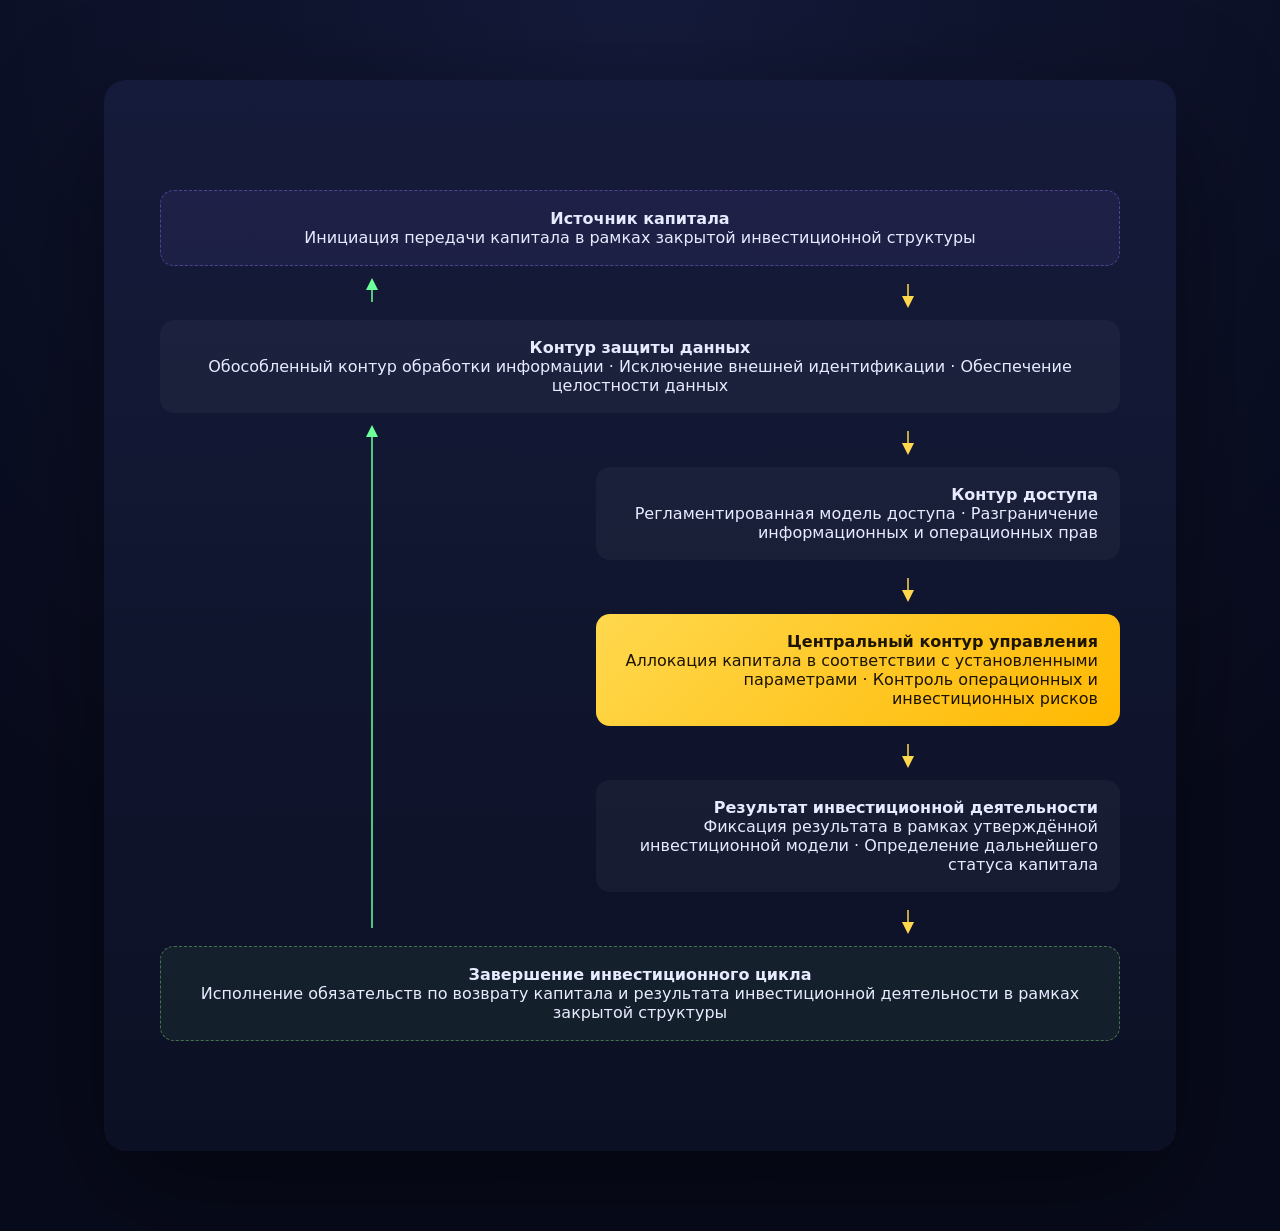
==== index.html @ 3822ff55 "Add files via upload" ====
<!DOCTYPE html>
<html lang="ru">
<head>
<meta charset="UTF-8">
<title>Инвестиционная архитектура NovaVault</title>

<style>
body{
  margin:0;
  font-family:Inter,system-ui,sans-serif;
  background:radial-gradient(circle at top,#141a3a,#080b1c 70%);
  color:#e8ebff;
}

.wrapper{
  max-width:960px;
  margin:80px auto;
  padding:56px;
  background:linear-gradient(180deg,#151b3a,#0c1024);
  border-radius:22px;
  box-shadow:0 40px 120px rgba(0,0,0,.45);
  position:relative;
}

.block{
  background:rgba(255,255,255,.04);
  border-radius:14px;
  padding:18px 22px;
  margin:54px 0;
  transition:
    box-shadow .25s ease,
    border-color .25s ease,
    background .25s ease;
}

/* Выравнивания */
.full{ text-align:center; }
.right{ width:50%; margin-left:auto; text-align:right; }

/* ===== БАЗОВЫЕ СТИЛИ ===== */

/* Источник капитала — фиолетовый */
.investor{
  border:1px dashed rgba(150,120,255,.4);
  background:rgba(150,120,255,.08);
}
.investor:hover{
  box-shadow:0 0 22px rgba(150,120,255,.25);
  border-color:rgba(150,120,255,.7);
}

/* Контур доступа / защиты / результат — нейтральные */
.block:not(.investor):not(.core):not(.return):hover{
  box-shadow:0 0 18px rgba(140,160,255,.18);
  background:rgba(255,255,255,.06);
}

/* Центральный контур управления — жёлтый */
.core{
  background:linear-gradient(135deg,#ffd84d,#ffb800);
  color:#1b1400;
}
.core:hover{
  box-shadow:0 0 26px rgba(255,216,77,.45);
}

/* Завершение цикла — зелёный */
.return{
  border:1px dashed rgba(120,200,120,.5);
  background:rgba(120,200,120,.08);
}
.return:hover{
  box-shadow:0 0 22px rgba(120,200,120,.35);
  border-color:rgba(120,200,120,.8);
}

/* SVG */
svg{
  position:absolute;
  inset:0;
  width:100%;
  height:100%;
  pointer-events:none;
  z-index:10;
}
</style>
</head>

<body>

<div class="wrapper" id="wrapper">

  <div id="investor" class="block full investor">
    <strong>Источник капитала</strong><br>
    Инициация передачи капитала в рамках закрытой инвестиционной структуры
  </div>

  <div id="data" class="block full">
    <strong>Контур защиты данных</strong><br>
    Обособленный контур обработки информации · Исключение внешней идентификации · Обеспечение целостности данных
  </div>

  <div id="access" class="block right">
    <strong>Контур доступа</strong><br>
    Регламентированная модель доступа · Разграничение информационных и операционных прав
  </div>

  <div id="core" class="block core right">
    <strong>Центральный контур управления</strong><br>
    Аллокация капитала в соответствии с установленными параметрами · Контроль операционных и инвестиционных рисков
  </div>

  <div id="result" class="block right">
    <strong>Результат инвестиционной деятельности</strong><br>
    Фиксация результата в рамках утверждённой инвестиционной модели · Определение дальнейшего статуса капитала
  </div>

  <div id="return" class="block full return">
    <strong>Завершение инвестиционного цикла</strong><br>
    Исполнение обязательств по возврату капитала и результата инвестиционной деятельности в рамках закрытой структуры
  </div>

  <!-- SVG стрелки остаются без изменений -->
  <svg id="arrows">
    <defs>
      <marker id="yellowArrow" markerWidth="8" markerHeight="8" refX="4" refY="4" orient="auto">
        <path d="M0,0 L8,4 L0,8 Z" fill="#ffd84d"/>
      </marker>
      <marker id="greenArrow" markerWidth="8" markerHeight="8" refX="4" refY="4" orient="auto">
        <path d="M0,0 L8,4 L0,8 Z" fill="#6dff9a"/>
      </marker>
    </defs>

    <line id="y1" stroke="#ffd84d" stroke-width="1.5" marker-end="url(#yellowArrow)"/>
    <line id="y2" stroke="#ffd84d" stroke-width="1.5" marker-end="url(#yellowArrow)"/>
    <line id="y3" stroke="#ffd84d" stroke-width="1.5" marker-end="url(#yellowArrow)"/>
    <line id="y4" stroke="#ffd84d" stroke-width="1.5" marker-end="url(#yellowArrow)"/>
    <line id="y5" stroke="#ffd84d" stroke-width="1.5" marker-end="url(#yellowArrow)"/>

    <line id="g1" stroke="#6dff9a" stroke-width="1.5" marker-end="url(#greenArrow)"/>
    <line id="g2" stroke="#6dff9a" stroke-width="1.5" marker-end="url(#greenArrow)"/>
  </svg>

</div>

<script>
function draw(){
  const w = wrapper.getBoundingClientRect();
  const gap = 18;
  const xYellow = w.width * 0.75;
  const xGreen  = w.width * 0.25;

  const r = id => document.getElementById(id).getBoundingClientRect();

  function down(line, from, to){
    line.setAttribute('x1', xYellow);
    line.setAttribute('x2', xYellow);
    line.setAttribute('y1', from.bottom - w.top + gap);
    line.setAttribute('y2', to.top - w.top - gap);
  }

  function up(line, from, to){
    line.setAttribute('x1', xGreen);
    line.setAttribute('x2', xGreen);
    line.setAttribute('y1', from.top - w.top - gap);
    line.setAttribute('y2', to.bottom - w.top + gap);
  }

  down(y1, r('investor'), r('data'));
  down(y2, r('data'), r('access'));
  down(y3, r('access'), r('core'));
  down(y4, r('core'), r('result'));
  down(y5, r('result'), r('return'));

  up(g1, r('return'), r('data'));
  up(g2, r('data'), r('investor'));
}

window.addEventListener('load', draw);
window.addEventListener('resize', draw);
</script>

</body>
</html>
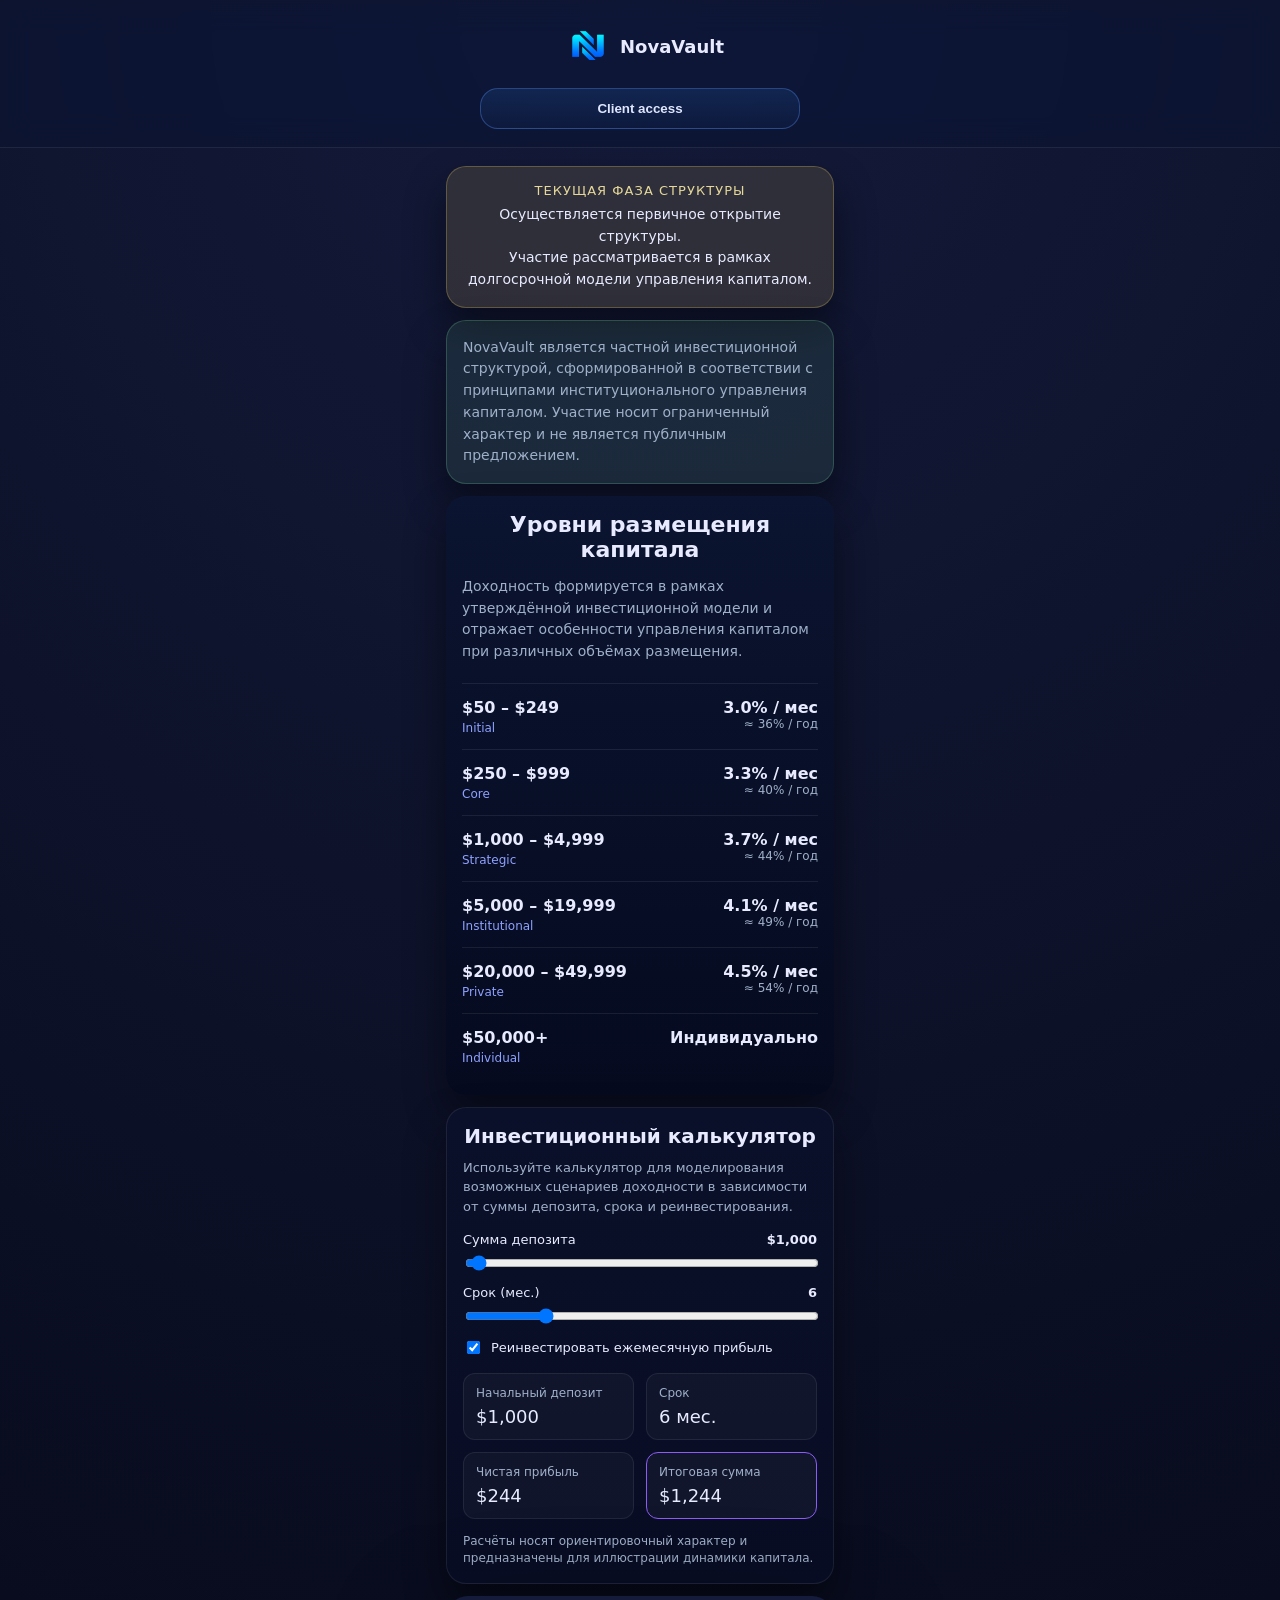
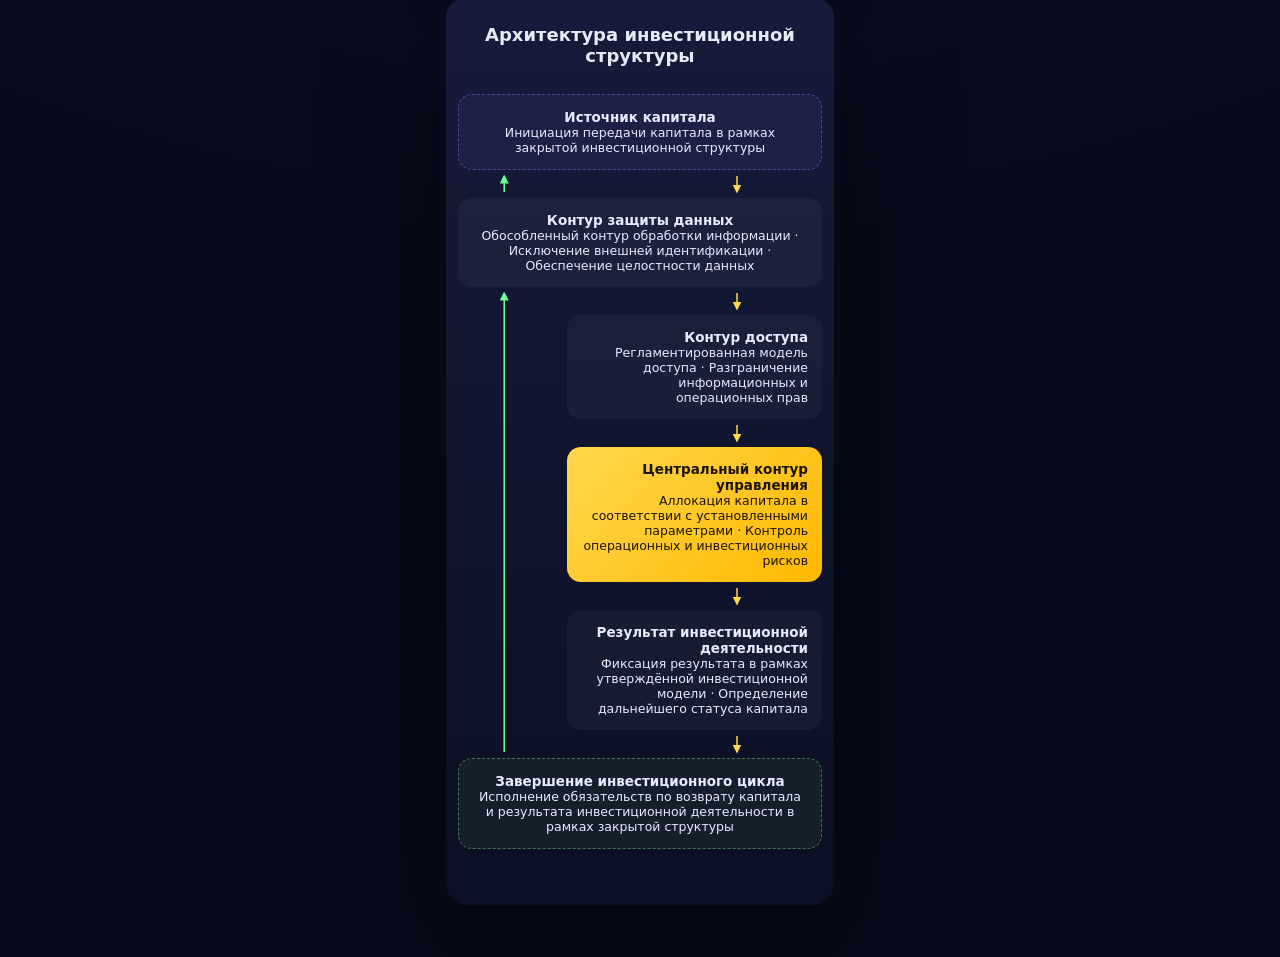
==== commit 75819e5b: "Add files via upload" ====
--- a/index.html
+++ b/index.html
@@ -1,4 +1,481 @@
 <!DOCTYPE html>
+<html lang="ru">
+<head>
+<meta charset="UTF-8">
+<meta name="viewport" content="width=device-width, initial-scale=1.0">
+<title>NovaVault — Mobile</title>
+
+<style>
+:root{
+  --bg:#070c1d;
+  --glass:rgba(12,20,45,0.55);
+  --border:rgba(255,255,255,0.08);
+  --text:#e6ecf5;
+  --muted:#9fb0c8;
+  --yellow-bg:rgba(196,170,80,0.16);
+  --yellow-br:rgba(196,170,80,0.35);
+  --green-bg:rgba(90,160,120,0.14);
+  --green-br:rgba(90,160,120,0.35);
+  --line:rgba(255,255,255,.08);
+  --accent:#8b5cf6;
+}
+
+*{box-sizing:border-box}
+body{
+  margin:0;
+  background:var(--bg);
+  color:var(--text);
+  font-family:-apple-system,BlinkMacSystemFont,"Segoe UI",Roboto,Arial,sans-serif;
+}
+
+/* HEADER */
+.header{
+  position:sticky;
+  top:0;
+  z-index:1000;
+  background:var(--glass);
+  backdrop-filter: blur(16px) saturate(140%);
+  border-bottom:1px solid var(--border);
+}
+.header-inner{
+  max-width:420px;
+  margin:0 auto;
+  padding:14px 16px 18px;
+  display:flex;
+  flex-direction:column;
+  align-items:center;
+  gap:10px;
+}
+.brand{
+  display:flex;
+  align-items:center;
+}
+.brand img{width:64px;height:64px}
+.brand span{font-size:18px;font-weight:600}
+.header-btn{
+  width:100%;
+  max-width:320px;
+  padding:12px;
+  border-radius:18px;
+  background:linear-gradient(180deg,rgba(40,110,200,.18),rgba(20,60,120,.12));
+  border:1px solid rgba(90,150,255,.35);
+  color:#dfe6ff;
+  font-weight:600;
+}
+
+/* LAYOUT */
+main{
+  max-width:420px;
+  margin:0 auto;
+  padding:18px 16px 40px;
+}
+.section{margin-bottom:12px}
+.card{
+  border-radius:20px;
+  padding:16px;
+  box-shadow:0 20px 40px rgba(0,0,0,.45);
+}
+
+/* PHASE */
+.phase{
+  background:var(--yellow-bg);
+  border:1px solid var(--yellow-br);
+  text-align:center;
+}
+.phase-title{
+  font-size:13px;
+  letter-spacing:.08em;
+  text-transform:uppercase;
+  color:#e6d89a;
+  margin-bottom:6px;
+}
+.phase-text{
+  font-size:14px;
+  line-height:1.55;
+}
+
+/* INFO */
+.info{
+  background:var(--green-bg);
+  border:1px solid var(--green-br);
+}
+.info p{
+  margin:0;
+  font-size:14px;
+  line-height:1.55;
+  color:var(--muted);
+}
+
+/* CAPITAL LEVELS */
+.capital-levels{
+  background:linear-gradient(180deg,#0b1430,#050a1f);
+}
+.capital-title{
+  margin:0 0 14px;
+  text-align:center;
+  font-size:22px;
+}
+.capital-desc{
+  margin-bottom:20px;
+  font-size:14px;
+  line-height:1.55;
+  color:var(--muted);
+}
+.level-row{
+  display:flex;
+  justify-content:space-between;
+  padding:14px 0;
+  border-top:1px solid var(--line);
+}
+.level-row:first-child{border-top:none}
+.left{display:flex;flex-direction:column;gap:4px}
+.range{font-weight:600}
+.level-name{font-size:12px;color:#8fa1ff}
+.right{text-align:right}
+.month{font-weight:600}
+.year{font-size:12px;color:var(--muted)}
+
+/* CALCULATOR */
+.calc{
+  background:linear-gradient(180deg,#0b102a,#080d24);
+  border:1px solid var(--border);
+}
+.calc h2{
+  margin:0 0 10px;
+  text-align:center;
+  font-size:20px;
+}
+.calc .desc{
+  color:var(--muted);
+  font-size:13px;
+  line-height:1.5;
+  margin-bottom:16px;
+}
+.label{
+  display:flex;
+  justify-content:space-between;
+  font-size:13px;
+  margin-bottom:6px;
+}
+input[type=range]{width:100%;margin-bottom:14px}
+.checkbox{
+  display:flex;
+  align-items:center;
+  gap:8px;
+  font-size:13px;
+  margin-bottom:16px;
+}
+.results{
+  display:grid;
+  grid-template-columns:1fr 1fr;
+  gap:12px;
+}
+.box{
+  background:rgba(255,255,255,.03);
+  border:1px solid var(--border);
+  border-radius:12px;
+  padding:12px;
+}
+.box .title{
+  font-size:12px;
+  color:var(--muted);
+  margin-bottom:6px;
+}
+.box .value{font-size:18px}
+.box.total{border:1.5px solid var(--accent)}
+.note{
+  margin-top:14px;
+  font-size:12px;
+  color:var(--muted);
+  line-height:1.4;
+}
+</style>
+
+<style>
+/* === SCHEME TEXT SCALE OVERRIDE (NO CODE CHANGES) === */
+.card .wrapper{
+  font-size:13px;
+}
+.card .wrapper strong{
+  font-size:14px;
+}
+@media (max-width: 480px){
+  .card .wrapper{
+    font-size:12px;
+  }
+  .card .wrapper strong{
+    font-size:13px;
+  }
+}
+</style>
+
+
+<style>
+/* === SCHEME COMPACT OVERRIDE === */
+section .wrapper{
+  margin:0 auto !important;
+  padding:20px 12px !important;
+}
+
+section .wrapper .block{
+  margin:20px 0 !important;
+  padding:14px 14px !important;
+}
+
+@media (max-width:480px){
+  section .wrapper{
+    padding:16px 8px !important;
+  }
+  section .wrapper .block{
+    margin:14px 0 !important;
+    padding:12px 12px !important;
+  }
+}
+</style>
+
+
+<style>
+/* === SCHEME RIGHT ALIGN OVERRIDE === */
+/* Контур доступа, Центральный контур управления, Результат */
+#wrapper #access,
+#wrapper #core,
+#wrapper #result{
+  margin-left:auto !important;
+  margin-right:0 !important;
+  text-align:right !important;
+  width:85% !important;
+}
+
+/* Mobile fine-tuning */
+@media (max-width:480px){
+  #wrapper #access,
+  #wrapper #core,
+  #wrapper #result{
+    width:90% !important;
+  }
+}
+</style>
+
+
+<style>
+/* === SCHEME RIGHT BLOCKS WIDTH 70% === */
+#wrapper #access,
+#wrapper #core,
+#wrapper #result{
+  width:70% !important;
+}
+</style>
+
+
+<style>
+/* === SCHEME SPACING + TYPO REFINEMENT === */
+
+/* Increase vertical spacing so arrows don't overlap blocks */
+#wrapper .block{
+  margin:28px 0 !important;
+}
+
+/* Wrapper breathing space */
+#wrapper{
+  padding-top:28px !important;
+  padding-bottom:28px !important;
+}
+
+/* Typography tuning */
+#wrapper{
+  font-size:12.5px;
+}
+#wrapper strong{
+  font-size:13.5px;
+}
+
+/* Mobile fine tuning */
+@media (max-width:480px){
+  #wrapper .block{
+    margin:24px 0 !important;
+  }
+  #wrapper{
+    font-size:12px;
+  }
+  #wrapper strong{
+    font-size:13px;
+  }
+}
+</style>
+
+
+<style>
+/* === SCHEME TITLE === */
+.scheme-title{
+  margin: 24px 0 16px;
+  text-align: center;
+  font-size: 20px;
+  font-weight: 600;
+  color: #e6ecf5;
+}
+@media (max-width:480px){
+  .scheme-title{
+    margin: 20px 0 14px;
+    font-size: 18px;
+  }
+}
+</style>
+
+
+<style>
+/* === SCHEME TITLE INSIDE BLOCK === */
+.scheme-title-inner{
+  margin: 0 0 18px;
+  text-align: center;
+  font-size: 18px;
+  font-weight: 600;
+  color: #e6ecf5;
+}
+@media (max-width:480px){
+  .scheme-title-inner{
+    font-size: 16px;
+    margin-bottom: 16px;
+  }
+}
+</style>
+
+
+<style>
+/* === SCHEME TITLE (INSIDE, ABOVE FIRST BLOCK) === */
+.scheme-title-inner{
+  margin: 0 0 20px;
+  text-align: center;
+  font-size: 18px;
+  font-weight: 600;
+  color: #e6ecf5;
+}
+@media (max-width:480px){
+  .scheme-title-inner{
+    font-size: 16px;
+    margin-bottom: 16px;
+  }
+}
+</style>
+
+
+<style>
+/* === SCHEME TITLE VISIBILITY FIX === */
+#wrapper{
+  padding-top: 28px !important; /* create space for title */
+}
+
+.scheme-title-inner{
+  display: block !important;
+  position: relative;
+  z-index: 5;
+  margin: 0 0 20px;
+  text-align: center;
+  font-size: 18px;
+  font-weight: 600;
+  color: #e6ecf5;
+}
+
+@media (max-width:480px){
+  .scheme-title-inner{
+    font-size: 16px;
+    margin-bottom: 16px;
+  }
+}
+</style>
+
+</head>
+
+<body>
+
+<header class="header">
+  <div class="header-inner">
+    <div class="brand">
+      <img src="logo-novavault.png" alt="NovaVault">
+      <span>NovaVault</span>
+    </div>
+    <button class="header-btn">Client access</button>
+  </div>
+</header>
+
+<main>
+
+<section class="section">
+  <div class="card phase">
+    <div class="phase-title">Текущая фаза структуры</div>
+    <div class="phase-text">
+      Осуществляется первичное открытие структуры.<br>
+      Участие рассматривается в рамках долгосрочной модели управления капиталом.
+    </div>
+  </div>
+</section>
+
+<section class="section">
+  <div class="card info">
+    <p>
+      NovaVault является частной инвестиционной структурой, сформированной
+      в соответствии с принципами институционального управления капиталом.
+      Участие носит ограниченный характер и не является публичным предложением.
+    </p>
+  </div>
+</section>
+
+<section class="section">
+  <div class="card capital-levels">
+    <h2 class="capital-title">Уровни размещения капитала</h2>
+    <div class="capital-desc">
+      Доходность формируется в рамках утверждённой инвестиционной модели
+      и отражает особенности управления капиталом при различных объёмах размещения.
+    </div>
+
+    <div class="level-row"><div class="left"><div class="range">$50 – $249</div><div class="level-name">Initial</div></div><div class="right"><div class="month">3.0% / мес</div><div class="year">≈ 36% / год</div></div></div>
+    <div class="level-row"><div class="left"><div class="range">$250 – $999</div><div class="level-name">Core</div></div><div class="right"><div class="month">3.3% / мес</div><div class="year">≈ 40% / год</div></div></div>
+    <div class="level-row"><div class="left"><div class="range">$1,000 – $4,999</div><div class="level-name">Strategic</div></div><div class="right"><div class="month">3.7% / мес</div><div class="year">≈ 44% / год</div></div></div>
+    <div class="level-row"><div class="left"><div class="range">$5,000 – $19,999</div><div class="level-name">Institutional</div></div><div class="right"><div class="month">4.1% / мес</div><div class="year">≈ 49% / год</div></div></div>
+    <div class="level-row"><div class="left"><div class="range">$20,000 – $49,999</div><div class="level-name">Private</div></div><div class="right"><div class="month">4.5% / мес</div><div class="year">≈ 54% / год</div></div></div>
+    <div class="level-row"><div class="left"><div class="range">$50,000+</div><div class="level-name">Individual</div></div><div class="right"><div class="month">Индивидуально</div></div></div>
+  </div>
+</section>
+
+<section class="section">
+  <div class="card calc">
+    <h2>Инвестиционный калькулятор</h2>
+    <div class="desc">
+      Используйте калькулятор для моделирования возможных сценариев доходности
+      в зависимости от суммы депозита, срока и реинвестирования.
+    </div>
+
+    <div class="label"><span>Сумма депозита</span><strong id="depVal">$1,000</strong></div>
+    <input id="dep" type="range" min="50" max="50000" step="50" value="1000">
+
+    <div class="label"><span>Срок (мес.)</span><strong id="monVal">6</strong></div>
+    <input id="mon" type="range" min="1" max="24" step="1" value="6">
+
+    <div class="checkbox">
+      <input type="checkbox" id="reinv" checked>
+      <label for="reinv">Реинвестировать ежемесячную прибыль</label>
+    </div>
+
+    <div class="results">
+      <div class="box"><div class="title">Начальный депозит</div><div class="value" id="start">$1,000</div></div>
+      <div class="box"><div class="title">Срок</div><div class="value" id="term">6 мес.</div></div>
+      <div class="box"><div class="title">Чистая прибыль</div><div class="value" id="profit">$244</div></div>
+      <div class="box total"><div class="title">Итоговая сумма</div><div class="value" id="total">$1,244</div></div>
+    </div>
+
+    <div class="note">
+      Расчёты носят ориентировочный характер и предназначены для иллюстрации динамики капитала.
+    </div>
+  </div>
+</section>
+
+
+
+
+
+<section class="section">
+  
+
+  <!DOCTYPE html>
 <html lang="ru">
 <head>
 <meta charset="UTF-8">
@@ -84,6 +561,199 @@
   z-index:10;
 }
 </style>
+
+<style>
+/* === SCHEME TEXT SCALE OVERRIDE (NO CODE CHANGES) === */
+.card .wrapper{
+  font-size:13px;
+}
+.card .wrapper strong{
+  font-size:14px;
+}
+@media (max-width: 480px){
+  .card .wrapper{
+    font-size:12px;
+  }
+  .card .wrapper strong{
+    font-size:13px;
+  }
+}
+</style>
+
+
+<style>
+/* === SCHEME COMPACT OVERRIDE === */
+section .wrapper{
+  margin:0 auto !important;
+  padding:20px 12px !important;
+}
+
+section .wrapper .block{
+  margin:20px 0 !important;
+  padding:14px 14px !important;
+}
+
+@media (max-width:480px){
+  section .wrapper{
+    padding:16px 8px !important;
+  }
+  section .wrapper .block{
+    margin:14px 0 !important;
+    padding:12px 12px !important;
+  }
+}
+</style>
+
+
+<style>
+/* === SCHEME RIGHT ALIGN OVERRIDE === */
+/* Контур доступа, Центральный контур управления, Результат */
+#wrapper #access,
+#wrapper #core,
+#wrapper #result{
+  margin-left:auto !important;
+  margin-right:0 !important;
+  text-align:right !important;
+  width:85% !important;
+}
+
+/* Mobile fine-tuning */
+@media (max-width:480px){
+  #wrapper #access,
+  #wrapper #core,
+  #wrapper #result{
+    width:90% !important;
+  }
+}
+</style>
+
+
+<style>
+/* === SCHEME RIGHT BLOCKS WIDTH 70% === */
+#wrapper #access,
+#wrapper #core,
+#wrapper #result{
+  width:70% !important;
+}
+</style>
+
+
+<style>
+/* === SCHEME SPACING + TYPO REFINEMENT === */
+
+/* Increase vertical spacing so arrows don't overlap blocks */
+#wrapper .block{
+  margin:28px 0 !important;
+}
+
+/* Wrapper breathing space */
+#wrapper{
+  padding-top:28px !important;
+  padding-bottom:28px !important;
+}
+
+/* Typography tuning */
+#wrapper{
+  font-size:12.5px;
+}
+#wrapper strong{
+  font-size:13.5px;
+}
+
+/* Mobile fine tuning */
+@media (max-width:480px){
+  #wrapper .block{
+    margin:24px 0 !important;
+  }
+  #wrapper{
+    font-size:12px;
+  }
+  #wrapper strong{
+    font-size:13px;
+  }
+}
+</style>
+
+
+<style>
+/* === SCHEME TITLE === */
+.scheme-title{
+  margin: 24px 0 16px;
+  text-align: center;
+  font-size: 20px;
+  font-weight: 600;
+  color: #e6ecf5;
+}
+@media (max-width:480px){
+  .scheme-title{
+    margin: 20px 0 14px;
+    font-size: 18px;
+  }
+}
+</style>
+
+
+<style>
+/* === SCHEME TITLE INSIDE BLOCK === */
+.scheme-title-inner{
+  margin: 0 0 18px;
+  text-align: center;
+  font-size: 18px;
+  font-weight: 600;
+  color: #e6ecf5;
+}
+@media (max-width:480px){
+  .scheme-title-inner{
+    font-size: 16px;
+    margin-bottom: 16px;
+  }
+}
+</style>
+
+
+<style>
+/* === SCHEME TITLE (INSIDE, ABOVE FIRST BLOCK) === */
+.scheme-title-inner{
+  margin: 0 0 20px;
+  text-align: center;
+  font-size: 18px;
+  font-weight: 600;
+  color: #e6ecf5;
+}
+@media (max-width:480px){
+  .scheme-title-inner{
+    font-size: 16px;
+    margin-bottom: 16px;
+  }
+}
+</style>
+
+
+<style>
+/* === SCHEME TITLE VISIBILITY FIX === */
+#wrapper{
+  padding-top: 28px !important; /* create space for title */
+}
+
+.scheme-title-inner{
+  display: block !important;
+  position: relative;
+  z-index: 5;
+  margin: 0 0 20px;
+  text-align: center;
+  font-size: 18px;
+  font-weight: 600;
+  color: #e6ecf5;
+}
+
+@media (max-width:480px){
+  .scheme-title-inner{
+    font-size: 16px;
+    margin-bottom: 16px;
+  }
+}
+</style>
+
 </head>
 
 <body>
@@ -180,5 +850,652 @@
 window.addEventListener('resize', draw);
 </script>
 
+
+<script>
+/* === GREEN ARROWS POSITION OVERRIDE: 15% === */
+(function(){
+  if(typeof draw !== 'function') return;
+
+  const originalDraw = draw;
+  window.draw = function(){
+    originalDraw();
+
+    const wrapper = document.getElementById('wrapper');
+    if(!wrapper) return;
+
+    const w = wrapper.getBoundingClientRect();
+    const gap = 18;
+    const xGreen = w.width * 0.15;
+
+    function r(id){ return document.getElementById(id).getBoundingClientRect(); }
+    function up(line, from, to){
+      line.setAttribute('x1', xGreen);
+      line.setAttribute('x2', xGreen);
+      line.setAttribute('y1', from.top - w.top - gap);
+      line.setAttribute('y2', to.bottom - w.top + gap);
+    }
+
+    const g1 = document.getElementById('g1');
+    const g2 = document.getElementById('g2');
+
+    if(g1 && g2){
+      up(g1, r('return'), r('data'));
+      up(g2, r('data'), r('investor'));
+    }
+  };
+
+  window.addEventListener('resize', draw);
+  window.addEventListener('load', draw);
+})();
+</script>
+
+
+<script>
+/* === ARROW MARKER SIZE OVERRIDE === */
+window.addEventListener('load', () => {
+  const yellow = document.getElementById('yellowArrow');
+  const green  = document.getElementById('greenArrow');
+
+  if(yellow){
+    yellow.setAttribute('markerWidth', '5');
+    yellow.setAttribute('markerHeight', '5');
+    yellow.setAttribute('refX', '2.5');
+    yellow.setAttribute('refY', '2.5');
+  }
+
+  if(green){
+    green.setAttribute('markerWidth', '5');
+    green.setAttribute('markerHeight', '5');
+    green.setAttribute('refX', '2.5');
+    green.setAttribute('refY', '2.5');
+  }
+});
+</script>
+
+
+<script>
+/* === ARROW MARKER FIX (NO CLIPPING, PROPER GEOMETRY) === */
+window.addEventListener('load', () => {
+  const svg = document.getElementById('arrows');
+  if(!svg) return;
+
+  const defs = svg.querySelector('defs');
+  if(!defs) return;
+
+  function redefineMarker(id, color){
+    const old = document.getElementById(id);
+    if(old) old.remove();
+
+    const m = document.createElementNS('http://www.w3.org/2000/svg','marker');
+    m.setAttribute('id', id);
+    m.setAttribute('markerWidth','6');
+    m.setAttribute('markerHeight','6');
+    m.setAttribute('refX','5');
+    m.setAttribute('refY','3');
+    m.setAttribute('orient','auto');
+    m.setAttribute('markerUnits','strokeWidth');
+    m.setAttribute('viewBox','0 0 6 6');
+
+    const p = document.createElementNS('http://www.w3.org/2000/svg','path');
+    p.setAttribute('d','M0,0 L6,3 L0,6 Z');
+    p.setAttribute('fill', color);
+
+    m.appendChild(p);
+    defs.appendChild(m);
+  }
+
+  redefineMarker('yellowArrow','#ffd84d');
+  redefineMarker('greenArrow','#6dff9a');
+
+  // Force redraw so lines reattach markers
+  if(typeof draw === 'function') draw();
+});
+</script>
+
+
+<script>
+/* === ARROW GAP REFINEMENT === */
+(function(){
+  if(typeof draw !== 'function') return;
+
+  const originalDraw = draw;
+
+  window.draw = function(){
+    // call original logic first
+    originalDraw();
+
+    const wrapper = document.getElementById('wrapper');
+    if(!wrapper) return;
+
+    const w = wrapper.getBoundingClientRect();
+    const gap = 8; // was ~18, now tighter
+
+    const xYellow = w.width * 0.75;
+    const xGreen  = w.width * 0.15;
+
+    function r(id){ return document.getElementById(id).getBoundingClientRect(); }
+
+    function down(line, from, to){
+      line.setAttribute('x1', xYellow);
+      line.setAttribute('x2', xYellow);
+      line.setAttribute('y1', from.bottom - w.top + gap);
+      line.setAttribute('y2', to.top - w.top - gap);
+    }
+
+    function up(line, from, to){
+      line.setAttribute('x1', xGreen);
+      line.setAttribute('x2', xGreen);
+      line.setAttribute('y1', from.top - w.top - gap);
+      line.setAttribute('y2', to.bottom - w.top + gap);
+    }
+
+    const y1 = document.getElementById('y1');
+    const y2 = document.getElementById('y2');
+    const y3 = document.getElementById('y3');
+    const y4 = document.getElementById('y4');
+    const y5 = document.getElementById('y5');
+    const g1 = document.getElementById('g1');
+    const g2 = document.getElementById('g2');
+
+    if(y1) down(y1, r('investor'), r('data'));
+    if(y2) down(y2, r('data'), r('access'));
+    if(y3) down(y3, r('access'), r('core'));
+    if(y4) down(y4, r('core'), r('result'));
+    if(y5) down(y5, r('result'), r('return'));
+
+    if(g1) up(g1, r('return'), r('data'));
+    if(g2) up(g2, r('data'), r('investor'));
+  };
+
+  window.addEventListener('resize', draw);
+  window.addEventListener('load', draw);
+})();
+</script>
+
+
+<script>
+/* === ARROW GAP ULTRA-TIGHT === */
+(function(){
+  if(typeof draw !== 'function') return;
+
+  const originalDraw = draw;
+
+  window.draw = function(){
+    originalDraw();
+
+    const wrapper = document.getElementById('wrapper');
+    if(!wrapper) return;
+
+    const w = wrapper.getBoundingClientRect();
+    const gap = 3; // almost flush
+
+    const xYellow = w.width * 0.75;
+    const xGreen  = w.width * 0.15;
+
+    function r(id){ return document.getElementById(id).getBoundingClientRect(); }
+
+    function down(line, from, to){
+      line.setAttribute('x1', xYellow);
+      line.setAttribute('x2', xYellow);
+      line.setAttribute('y1', from.bottom - w.top + gap);
+      line.setAttribute('y2', to.top - w.top - gap);
+    }
+
+    function up(line, from, to){
+      line.setAttribute('x1', xGreen);
+      line.setAttribute('x2', xGreen);
+      line.setAttribute('y1', from.top - w.top - gap);
+      line.setAttribute('y2', to.bottom - w.top + gap);
+    }
+
+    const y1 = document.getElementById('y1');
+    const y2 = document.getElementById('y2');
+    const y3 = document.getElementById('y3');
+    const y4 = document.getElementById('y4');
+    const y5 = document.getElementById('y5');
+    const g1 = document.getElementById('g1');
+    const g2 = document.getElementById('g2');
+
+    if(y1) down(y1, r('investor'), r('data'));
+    if(y2) down(y2, r('data'), r('access'));
+    if(y3) down(y3, r('access'), r('core'));
+    if(y4) down(y4, r('core'), r('result'));
+    if(y5) down(y5, r('result'), r('return'));
+
+    if(g1) up(g1, r('return'), r('data'));
+    if(g2) up(g2, r('data'), r('investor'));
+  };
+
+  window.addEventListener('resize', draw);
+  window.addEventListener('load', draw);
+})();
+</script>
+
+
+<script>
+/* === ARROW GAP SET TO 6PX === */
+(function(){
+  if(typeof draw !== 'function') return;
+
+  const originalDraw = draw;
+
+  window.draw = function(){
+    originalDraw();
+
+    const wrapper = document.getElementById('wrapper');
+    if(!wrapper) return;
+
+    const w = wrapper.getBoundingClientRect();
+    const gap = 6; // exact value requested
+
+    const xYellow = w.width * 0.75;
+    const xGreen  = w.width * 0.15;
+
+    function r(id){ return document.getElementById(id).getBoundingClientRect(); }
+
+    function down(line, from, to){
+      line.setAttribute('x1', xYellow);
+      line.setAttribute('x2', xYellow);
+      line.setAttribute('y1', from.bottom - w.top + gap);
+      line.setAttribute('y2', to.top - w.top - gap);
+    }
+
+    function up(line, from, to){
+      line.setAttribute('x1', xGreen);
+      line.setAttribute('x2', xGreen);
+      line.setAttribute('y1', from.top - w.top - gap);
+      line.setAttribute('y2', to.bottom - w.top + gap);
+    }
+
+    const ids = ['y1','y2','y3','y4','y5'];
+    ids.forEach((id,i)=>{
+      const el=document.getElementById(id);
+      if(!el) return;
+      const map=[['investor','data'],['data','access'],['access','core'],['core','result'],['result','return']];
+      down(el, r(map[i][0]), r(map[i][1]));
+    });
+
+    const g1 = document.getElementById('g1');
+    const g2 = document.getElementById('g2');
+    if(g1) up(g1, r('return'), r('data'));
+    if(g2) up(g2, r('data'), r('investor'));
+  };
+
+  window.addEventListener('resize', draw);
+  window.addEventListener('load', draw);
+})();
+</script>
+
+
+<script>
+/* === ROBUST SCHEME TITLE INJECTION === */
+window.addEventListener('load', () => {
+  const wrapper = document.getElementById('wrapper') || document.querySelector('#wrapper');
+  if(!wrapper) return;
+
+  // If already exists, do nothing
+  if(wrapper.querySelector('.scheme-title-inner')) return;
+
+  const h2 = document.createElement('h2');
+  h2.className = 'scheme-title-inner';
+  h2.textContent = 'Архитектура инвестиционной структуры';
+
+  // Insert as the very first element inside wrapper (above "Источник капитала")
+  wrapper.insertBefore(h2, wrapper.firstChild);
+});
+</script>
+
+</body>
+</html></section>
+
+</main>
+
+<script>
+const dep=document.getElementById('dep');
+const mon=document.getElementById('mon');
+const reinv=document.getElementById('reinv');
+const depVal=document.getElementById('depVal');
+const monVal=document.getElementById('monVal');
+const start=document.getElementById('start');
+const term=document.getElementById('term');
+const profit=document.getElementById('profit');
+const total=document.getElementById('total');
+
+function rate(sum){
+  if(sum<250) return 0.03;
+  if(sum<1000) return 0.033;
+  if(sum<5000) return 0.037;
+  if(sum<20000) return 0.041;
+  if(sum<50000) return 0.045;
+  return 0.05;
+}
+function fmt(v){return '$'+Math.round(v).toLocaleString('en-US');}
+
+function calc(){
+  const s=+dep.value;
+  const m=+mon.value;
+  const r=rate(s);
+
+  let cur=s;
+  let prof=0;
+
+  if(reinv.checked){
+    for(let i=0;i<m;i++){
+      const p=cur*r;
+      cur+=p;
+    }
+    prof=cur-s;
+  }else{
+    prof=s*r*m;
+    cur=s+prof;
+  }
+
+  depVal.textContent=fmt(s);
+  monVal.textContent=m;
+  start.textContent=fmt(s);
+  term.textContent=m+' мес.';
+  total.textContent=fmt(cur);
+  profit.textContent=fmt(prof);
+}
+
+dep.oninput=mon.oninput=reinv.onchange=calc;
+calc();
+</script>
+
+
+<script>
+/* === GREEN ARROWS POSITION OVERRIDE: 15% === */
+(function(){
+  if(typeof draw !== 'function') return;
+
+  const originalDraw = draw;
+  window.draw = function(){
+    originalDraw();
+
+    const wrapper = document.getElementById('wrapper');
+    if(!wrapper) return;
+
+    const w = wrapper.getBoundingClientRect();
+    const gap = 18;
+    const xGreen = w.width * 0.15;
+
+    function r(id){ return document.getElementById(id).getBoundingClientRect(); }
+    function up(line, from, to){
+      line.setAttribute('x1', xGreen);
+      line.setAttribute('x2', xGreen);
+      line.setAttribute('y1', from.top - w.top - gap);
+      line.setAttribute('y2', to.bottom - w.top + gap);
+    }
+
+    const g1 = document.getElementById('g1');
+    const g2 = document.getElementById('g2');
+
+    if(g1 && g2){
+      up(g1, r('return'), r('data'));
+      up(g2, r('data'), r('investor'));
+    }
+  };
+
+  window.addEventListener('resize', draw);
+  window.addEventListener('load', draw);
+})();
+</script>
+
+
+<script>
+/* === ARROW MARKER SIZE OVERRIDE === */
+window.addEventListener('load', () => {
+  const yellow = document.getElementById('yellowArrow');
+  const green  = document.getElementById('greenArrow');
+
+  if(yellow){
+    yellow.setAttribute('markerWidth', '5');
+    yellow.setAttribute('markerHeight', '5');
+    yellow.setAttribute('refX', '2.5');
+    yellow.setAttribute('refY', '2.5');
+  }
+
+  if(green){
+    green.setAttribute('markerWidth', '5');
+    green.setAttribute('markerHeight', '5');
+    green.setAttribute('refX', '2.5');
+    green.setAttribute('refY', '2.5');
+  }
+});
+</script>
+
+
+<script>
+/* === ARROW MARKER FIX (NO CLIPPING, PROPER GEOMETRY) === */
+window.addEventListener('load', () => {
+  const svg = document.getElementById('arrows');
+  if(!svg) return;
+
+  const defs = svg.querySelector('defs');
+  if(!defs) return;
+
+  function redefineMarker(id, color){
+    const old = document.getElementById(id);
+    if(old) old.remove();
+
+    const m = document.createElementNS('http://www.w3.org/2000/svg','marker');
+    m.setAttribute('id', id);
+    m.setAttribute('markerWidth','6');
+    m.setAttribute('markerHeight','6');
+    m.setAttribute('refX','5');
+    m.setAttribute('refY','3');
+    m.setAttribute('orient','auto');
+    m.setAttribute('markerUnits','strokeWidth');
+    m.setAttribute('viewBox','0 0 6 6');
+
+    const p = document.createElementNS('http://www.w3.org/2000/svg','path');
+    p.setAttribute('d','M0,0 L6,3 L0,6 Z');
+    p.setAttribute('fill', color);
+
+    m.appendChild(p);
+    defs.appendChild(m);
+  }
+
+  redefineMarker('yellowArrow','#ffd84d');
+  redefineMarker('greenArrow','#6dff9a');
+
+  // Force redraw so lines reattach markers
+  if(typeof draw === 'function') draw();
+});
+</script>
+
+
+<script>
+/* === ARROW GAP REFINEMENT === */
+(function(){
+  if(typeof draw !== 'function') return;
+
+  const originalDraw = draw;
+
+  window.draw = function(){
+    // call original logic first
+    originalDraw();
+
+    const wrapper = document.getElementById('wrapper');
+    if(!wrapper) return;
+
+    const w = wrapper.getBoundingClientRect();
+    const gap = 8; // was ~18, now tighter
+
+    const xYellow = w.width * 0.75;
+    const xGreen  = w.width * 0.15;
+
+    function r(id){ return document.getElementById(id).getBoundingClientRect(); }
+
+    function down(line, from, to){
+      line.setAttribute('x1', xYellow);
+      line.setAttribute('x2', xYellow);
+      line.setAttribute('y1', from.bottom - w.top + gap);
+      line.setAttribute('y2', to.top - w.top - gap);
+    }
+
+    function up(line, from, to){
+      line.setAttribute('x1', xGreen);
+      line.setAttribute('x2', xGreen);
+      line.setAttribute('y1', from.top - w.top - gap);
+      line.setAttribute('y2', to.bottom - w.top + gap);
+    }
+
+    const y1 = document.getElementById('y1');
+    const y2 = document.getElementById('y2');
+    const y3 = document.getElementById('y3');
+    const y4 = document.getElementById('y4');
+    const y5 = document.getElementById('y5');
+    const g1 = document.getElementById('g1');
+    const g2 = document.getElementById('g2');
+
+    if(y1) down(y1, r('investor'), r('data'));
+    if(y2) down(y2, r('data'), r('access'));
+    if(y3) down(y3, r('access'), r('core'));
+    if(y4) down(y4, r('core'), r('result'));
+    if(y5) down(y5, r('result'), r('return'));
+
+    if(g1) up(g1, r('return'), r('data'));
+    if(g2) up(g2, r('data'), r('investor'));
+  };
+
+  window.addEventListener('resize', draw);
+  window.addEventListener('load', draw);
+})();
+</script>
+
+
+<script>
+/* === ARROW GAP ULTRA-TIGHT === */
+(function(){
+  if(typeof draw !== 'function') return;
+
+  const originalDraw = draw;
+
+  window.draw = function(){
+    originalDraw();
+
+    const wrapper = document.getElementById('wrapper');
+    if(!wrapper) return;
+
+    const w = wrapper.getBoundingClientRect();
+    const gap = 3; // almost flush
+
+    const xYellow = w.width * 0.75;
+    const xGreen  = w.width * 0.15;
+
+    function r(id){ return document.getElementById(id).getBoundingClientRect(); }
+
+    function down(line, from, to){
+      line.setAttribute('x1', xYellow);
+      line.setAttribute('x2', xYellow);
+      line.setAttribute('y1', from.bottom - w.top + gap);
+      line.setAttribute('y2', to.top - w.top - gap);
+    }
+
+    function up(line, from, to){
+      line.setAttribute('x1', xGreen);
+      line.setAttribute('x2', xGreen);
+      line.setAttribute('y1', from.top - w.top - gap);
+      line.setAttribute('y2', to.bottom - w.top + gap);
+    }
+
+    const y1 = document.getElementById('y1');
+    const y2 = document.getElementById('y2');
+    const y3 = document.getElementById('y3');
+    const y4 = document.getElementById('y4');
+    const y5 = document.getElementById('y5');
+    const g1 = document.getElementById('g1');
+    const g2 = document.getElementById('g2');
+
+    if(y1) down(y1, r('investor'), r('data'));
+    if(y2) down(y2, r('data'), r('access'));
+    if(y3) down(y3, r('access'), r('core'));
+    if(y4) down(y4, r('core'), r('result'));
+    if(y5) down(y5, r('result'), r('return'));
+
+    if(g1) up(g1, r('return'), r('data'));
+    if(g2) up(g2, r('data'), r('investor'));
+  };
+
+  window.addEventListener('resize', draw);
+  window.addEventListener('load', draw);
+})();
+</script>
+
+
+<script>
+/* === ARROW GAP SET TO 6PX === */
+(function(){
+  if(typeof draw !== 'function') return;
+
+  const originalDraw = draw;
+
+  window.draw = function(){
+    originalDraw();
+
+    const wrapper = document.getElementById('wrapper');
+    if(!wrapper) return;
+
+    const w = wrapper.getBoundingClientRect();
+    const gap = 6; // exact value requested
+
+    const xYellow = w.width * 0.75;
+    const xGreen  = w.width * 0.15;
+
+    function r(id){ return document.getElementById(id).getBoundingClientRect(); }
+
+    function down(line, from, to){
+      line.setAttribute('x1', xYellow);
+      line.setAttribute('x2', xYellow);
+      line.setAttribute('y1', from.bottom - w.top + gap);
+      line.setAttribute('y2', to.top - w.top - gap);
+    }
+
+    function up(line, from, to){
+      line.setAttribute('x1', xGreen);
+      line.setAttribute('x2', xGreen);
+      line.setAttribute('y1', from.top - w.top - gap);
+      line.setAttribute('y2', to.bottom - w.top + gap);
+    }
+
+    const ids = ['y1','y2','y3','y4','y5'];
+    ids.forEach((id,i)=>{
+      const el=document.getElementById(id);
+      if(!el) return;
+      const map=[['investor','data'],['data','access'],['access','core'],['core','result'],['result','return']];
+      down(el, r(map[i][0]), r(map[i][1]));
+    });
+
+    const g1 = document.getElementById('g1');
+    const g2 = document.getElementById('g2');
+    if(g1) up(g1, r('return'), r('data'));
+    if(g2) up(g2, r('data'), r('investor'));
+  };
+
+  window.addEventListener('resize', draw);
+  window.addEventListener('load', draw);
+})();
+</script>
+
+
+<script>
+/* === ROBUST SCHEME TITLE INJECTION === */
+window.addEventListener('load', () => {
+  const wrapper = document.getElementById('wrapper') || document.querySelector('#wrapper');
+  if(!wrapper) return;
+
+  // If already exists, do nothing
+  if(wrapper.querySelector('.scheme-title-inner')) return;
+
+  const h2 = document.createElement('h2');
+  h2.className = 'scheme-title-inner';
+  h2.textContent = 'Архитектура инвестиционной структуры';
+
+  // Insert as the very first element inside wrapper (above "Источник капитала")
+  wrapper.insertBefore(h2, wrapper.firstChild);
+});
+</script>
+
 </body>
 </html>
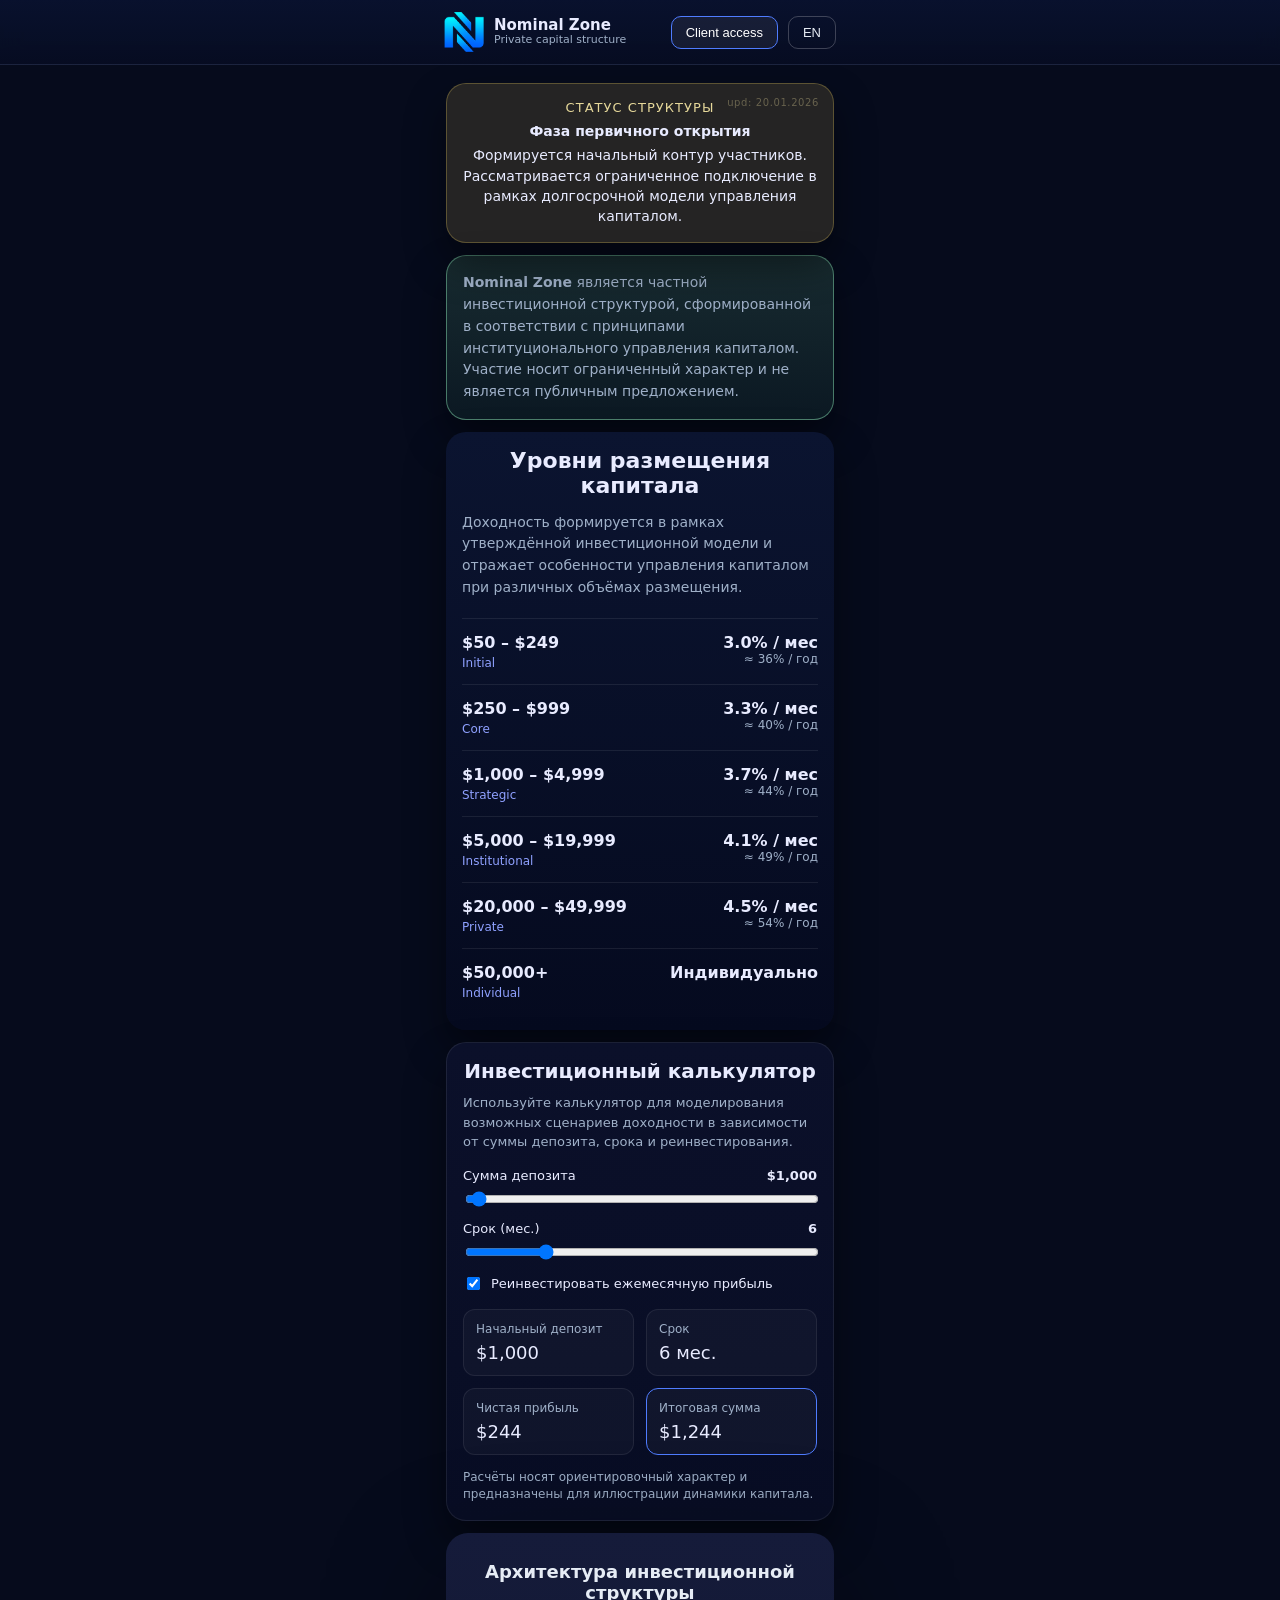
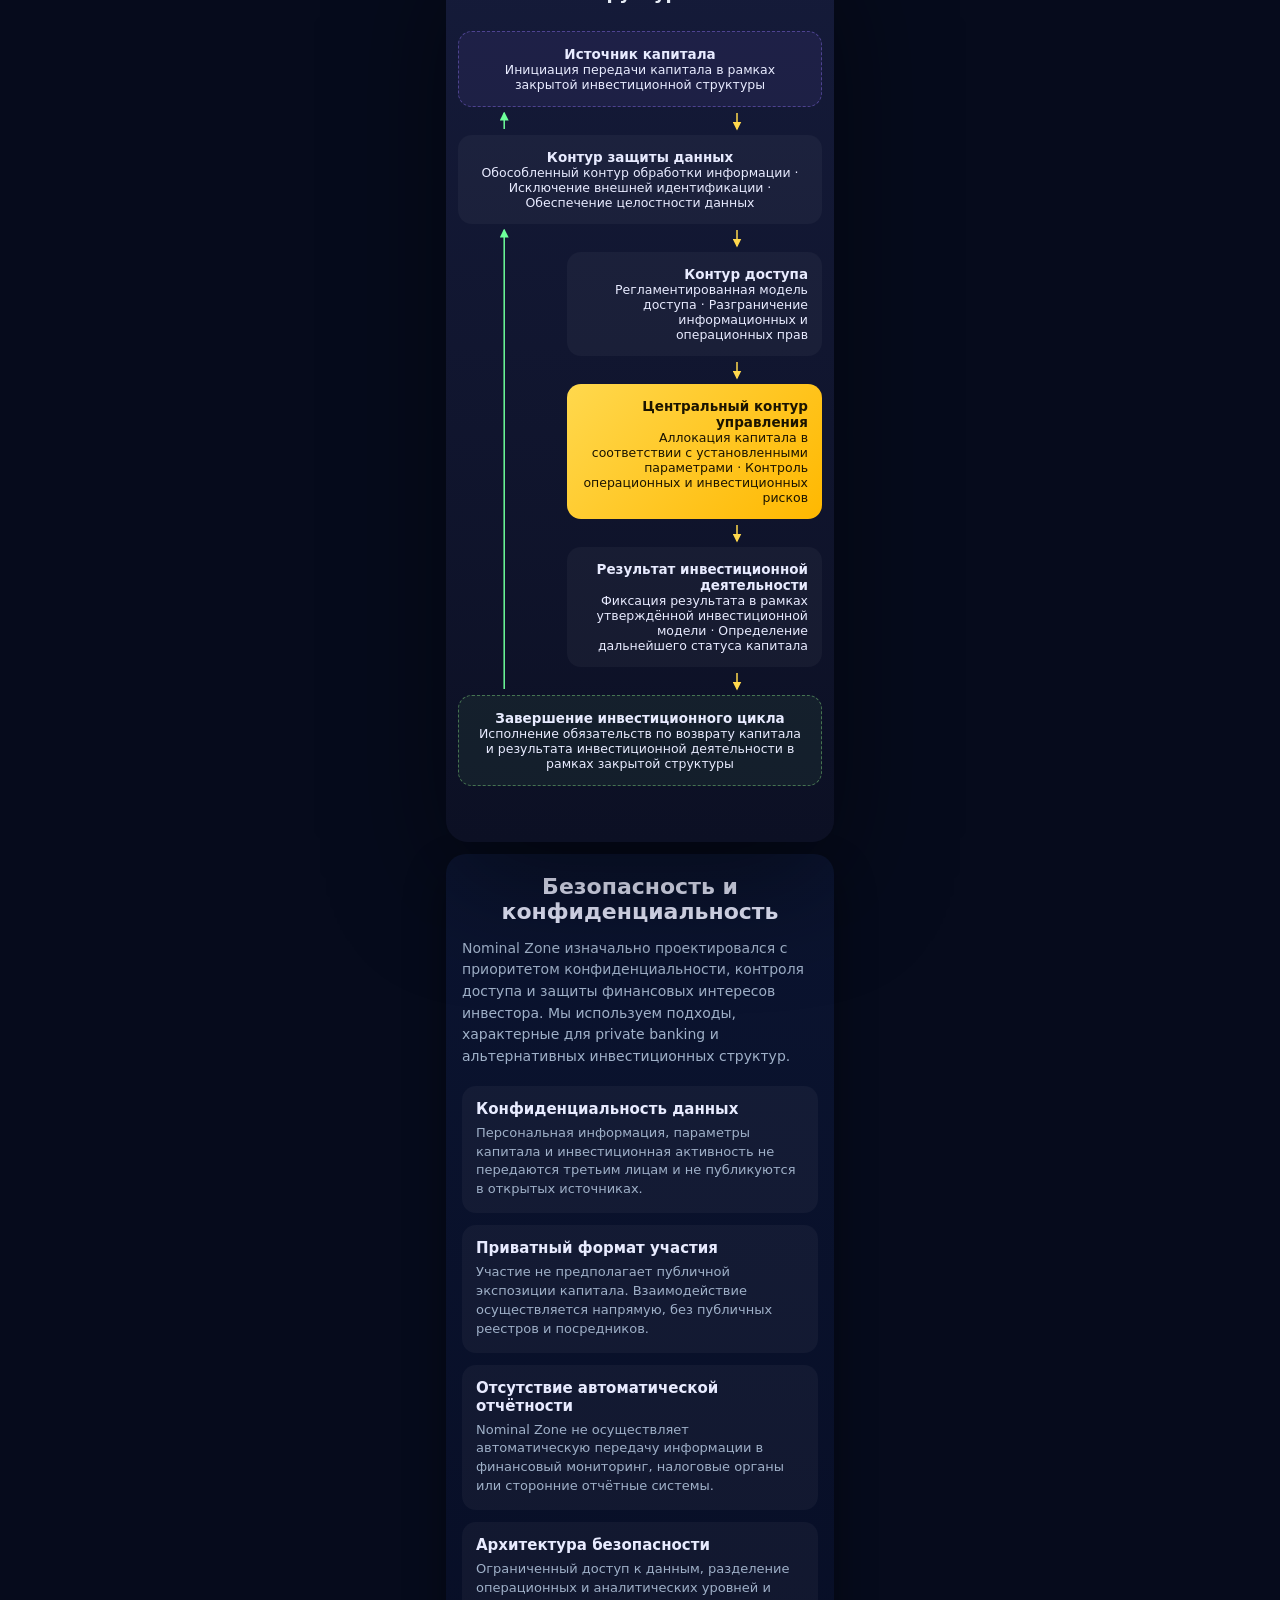
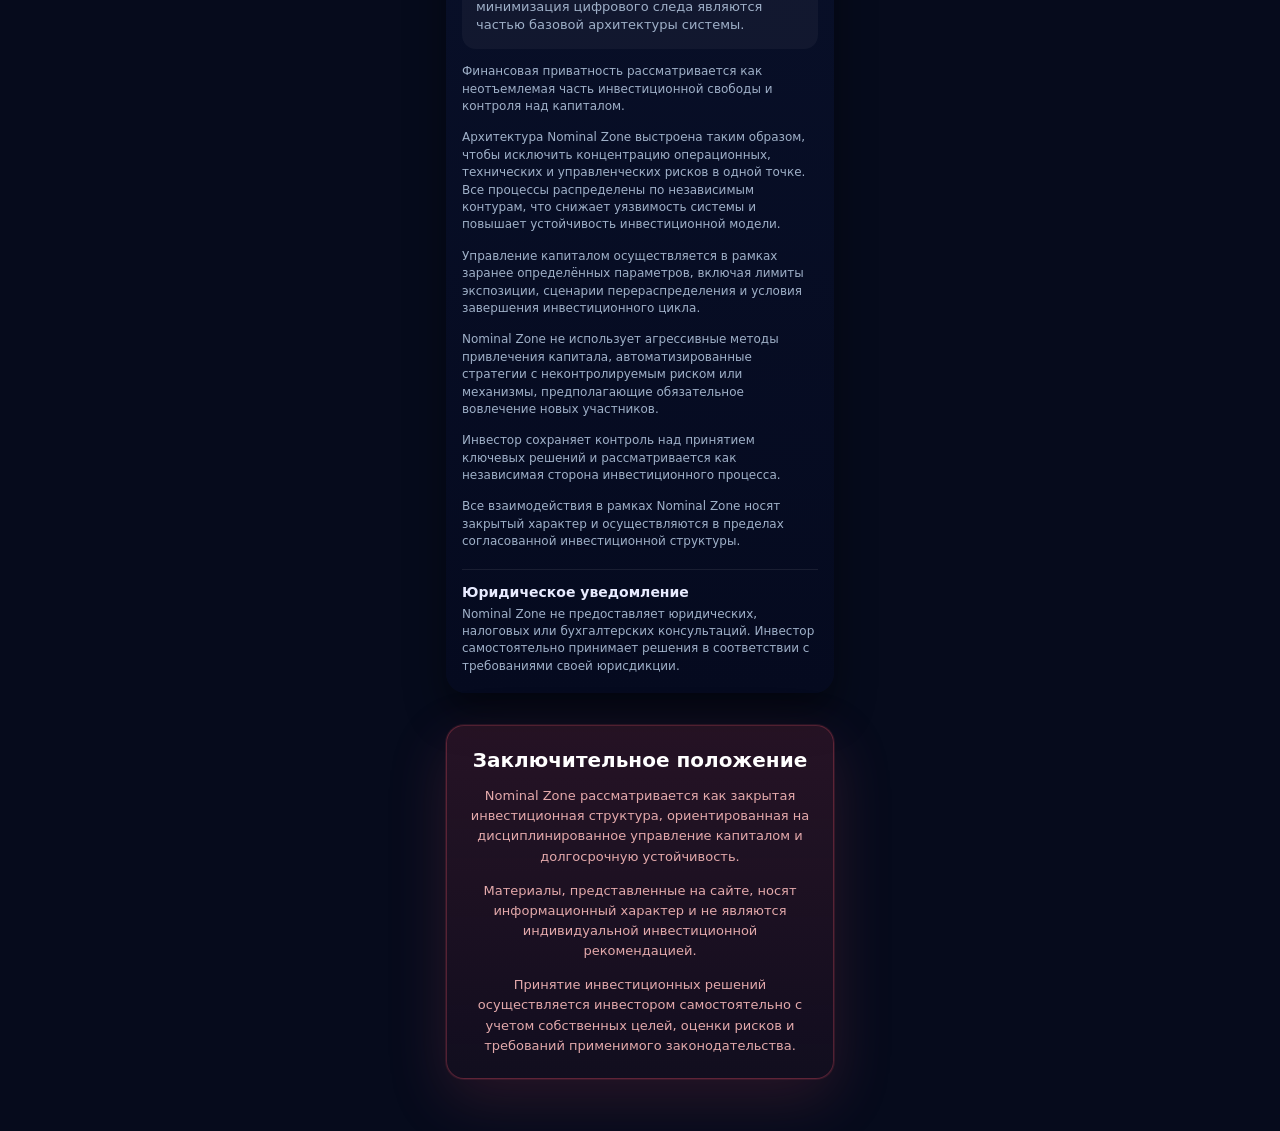
==== commit 60feaace: "Add files via upload" ====
--- a/index.html
+++ b/index.html
@@ -3,11 +3,11 @@
 <head>
 <meta charset="UTF-8">
 <meta name="viewport" content="width=device-width, initial-scale=1.0">
-<title>NovaVault — Mobile</title>
+<title>Nominal Zone</title>
 
 <style>
 :root{
-  --bg:#070c1d;
+  --bg:#060B1C;
   --glass:rgba(12,20,45,0.55);
   --border:rgba(255,255,255,0.08);
   --text:#e6ecf5;
@@ -23,7 +23,7 @@
 *{box-sizing:border-box}
 body{
   margin:0;
-  background:var(--bg);
+  background:#060B1C;
   color:var(--text);
   font-family:-apple-system,BlinkMacSystemFont,"Segoe UI",Roboto,Arial,sans-serif;
 }
@@ -40,27 +40,34 @@
 .header-inner{
   max-width:420px;
   margin:0 auto;
-  padding:14px 16px 18px;
+  padding:12px 16px;
   display:flex;
-  flex-direction:column;
   align-items:center;
-  gap:10px;
+  justify-content:space-between;
 }
 .brand{
   display:flex;
   align-items:center;
-}
-.brand img{width:64px;height:64px}
-.brand span{font-size:18px;font-weight:600}
+  gap:0px;
+}
+.brand img{width:58px;height:58px}
+.brand span{font-size:16px;font-weight:600}
+.brand-text{display:flex;flex-direction:column;line-height:1.1}
+.brand-sub{
+  font-size:11px;
+  color:var(--muted);
+  margin-top:2px;
+}
 .header-btn{
-  width:100%;
-  max-width:320px;
-  padding:12px;
-  border-radius:18px;
+  width:auto;
+  padding:10px 16px;
+  border-radius:14px;
   background:linear-gradient(180deg,rgba(40,110,200,.18),rgba(20,60,120,.12));
   border:1px solid rgba(90,150,255,.35);
   color:#dfe6ff;
   font-weight:600;
+  font-size:14px;
+  white-space:nowrap;
 }
 
 /* LAYOUT */
@@ -81,6 +88,16 @@
   background:var(--yellow-bg);
   border:1px solid var(--yellow-br);
   text-align:center;
+  position:relative;
+}
+.phase-upd{
+  position:absolute;
+  top:12px;
+  right:14px;
+  margin:0;
+  font-size:10px;
+  letter-spacing:.06em;
+  color:rgba(230,216,154,0.35);
 }
 .phase-title{
   font-size:13px;
@@ -91,13 +108,17 @@
 }
 .phase-text{
   font-size:14px;
-  line-height:1.55;
+  line-height:1.45;
+}
+.phase-text strong{
+  display:block;
+  margin-bottom:4px;
 }
 
 /* INFO */
 .info{
-  background:var(--green-bg);
-  border:1px solid var(--green-br);
+  background:linear-gradient(180deg, rgba(90,160,120,0.22), rgba(40,90,70,0.18));
+  border:1.5px solid rgba(120,200,160,0.55);
 }
 .info p{
   margin:0;
@@ -189,6 +210,66 @@
   color:var(--muted);
   line-height:1.4;
 }
+
+/* ===== CLOSING STATEMENT (matched) ===== */
+.closing-block{
+  padding:22px 18px; /* match reference */
+  border-radius:18px;
+  background:linear-gradient(180deg, rgba(155,50,70,0.22), rgba(155,50,70,0.08));
+  border:1px solid rgba(200,70,90,0.35);
+  text-align:center;
+  box-shadow:
+    0 0 0 1px rgba(200,70,90,0.15),
+    0 20px 60px rgba(200,70,90,0.18);
+}
+.closing-block h2{
+  margin:0 0 14px;
+  font-size:20px;
+  font-weight:600;
+}
+.closing-block p{
+  margin:0 0 14px;
+  font-size:13px;
+  line-height:1.55;
+  color:var(--muted);
+}
+.closing-block p:last-child{ margin-bottom:0; }
+
+
+/* === Closing text color ONLY (scoped) === */
+.closing-scope h2,
+.closing-scope .closing-title{
+  color:#ffffff !important;
+}
+.closing-scope p{
+  color: rgba(255, 190, 190, 0.88) !important;
+}
+
+
+.nz-btn-primary{
+  background: #4f7cff;
+  border-color: #4f7cff !important;
+  color:#ffffff;
+}
+.nz-btn-primary:hover,
+.nz-btn-primary:focus{
+  background: #5f8dff;
+}
+
+
+/* Client access — institutional glass (FINAL) */
+.nz-btn-primary{
+  background: rgba(255,255,255,0.06);
+  border: 1px solid rgba(120,160,255,0.55);
+  color: #ffffff;
+}
+
+.nz-btn-primary:hover,
+.nz-btn-primary:focus{
+  background: rgba(120,160,255,0.12);
+  border-color: rgba(120,160,255,0.85);
+}
+
 </style>
 
 <style>
@@ -207,6 +288,31 @@
     font-size:13px;
   }
 }
+
+.nz-btn-primary{
+  background: #4f7cff;
+  border-color: #4f7cff !important;
+  color:#ffffff;
+}
+.nz-btn-primary:hover,
+.nz-btn-primary:focus{
+  background: #5f8dff;
+}
+
+
+/* Client access — institutional glass (FINAL) */
+.nz-btn-primary{
+  background: rgba(255,255,255,0.06);
+  border: 1px solid rgba(120,160,255,0.55);
+  color: #ffffff;
+}
+
+.nz-btn-primary:hover,
+.nz-btn-primary:focus{
+  background: rgba(120,160,255,0.12);
+  border-color: rgba(120,160,255,0.85);
+}
+
 </style>
 
 
@@ -231,6 +337,31 @@
     padding:12px 12px !important;
   }
 }
+
+.nz-btn-primary{
+  background: #4f7cff;
+  border-color: #4f7cff !important;
+  color:#ffffff;
+}
+.nz-btn-primary:hover,
+.nz-btn-primary:focus{
+  background: #5f8dff;
+}
+
+
+/* Client access — institutional glass (FINAL) */
+.nz-btn-primary{
+  background: rgba(255,255,255,0.06);
+  border: 1px solid rgba(120,160,255,0.55);
+  color: #ffffff;
+}
+
+.nz-btn-primary:hover,
+.nz-btn-primary:focus{
+  background: rgba(120,160,255,0.12);
+  border-color: rgba(120,160,255,0.85);
+}
+
 </style>
 
 
@@ -254,6 +385,31 @@
     width:90% !important;
   }
 }
+
+.nz-btn-primary{
+  background: #4f7cff;
+  border-color: #4f7cff !important;
+  color:#ffffff;
+}
+.nz-btn-primary:hover,
+.nz-btn-primary:focus{
+  background: #5f8dff;
+}
+
+
+/* Client access — institutional glass (FINAL) */
+.nz-btn-primary{
+  background: rgba(255,255,255,0.06);
+  border: 1px solid rgba(120,160,255,0.55);
+  color: #ffffff;
+}
+
+.nz-btn-primary:hover,
+.nz-btn-primary:focus{
+  background: rgba(120,160,255,0.12);
+  border-color: rgba(120,160,255,0.85);
+}
+
 </style>
 
 
@@ -264,6 +420,31 @@
 #wrapper #result{
   width:70% !important;
 }
+
+.nz-btn-primary{
+  background: #4f7cff;
+  border-color: #4f7cff !important;
+  color:#ffffff;
+}
+.nz-btn-primary:hover,
+.nz-btn-primary:focus{
+  background: #5f8dff;
+}
+
+
+/* Client access — institutional glass (FINAL) */
+.nz-btn-primary{
+  background: rgba(255,255,255,0.06);
+  border: 1px solid rgba(120,160,255,0.55);
+  color: #ffffff;
+}
+
+.nz-btn-primary:hover,
+.nz-btn-primary:focus{
+  background: rgba(120,160,255,0.12);
+  border-color: rgba(120,160,255,0.85);
+}
+
 </style>
 
 
@@ -301,6 +482,31 @@
     font-size:13px;
   }
 }
+
+.nz-btn-primary{
+  background: #4f7cff;
+  border-color: #4f7cff !important;
+  color:#ffffff;
+}
+.nz-btn-primary:hover,
+.nz-btn-primary:focus{
+  background: #5f8dff;
+}
+
+
+/* Client access — institutional glass (FINAL) */
+.nz-btn-primary{
+  background: rgba(255,255,255,0.06);
+  border: 1px solid rgba(120,160,255,0.55);
+  color: #ffffff;
+}
+
+.nz-btn-primary:hover,
+.nz-btn-primary:focus{
+  background: rgba(120,160,255,0.12);
+  border-color: rgba(120,160,255,0.85);
+}
+
 </style>
 
 
@@ -319,6 +525,31 @@
     font-size: 18px;
   }
 }
+
+.nz-btn-primary{
+  background: #4f7cff;
+  border-color: #4f7cff !important;
+  color:#ffffff;
+}
+.nz-btn-primary:hover,
+.nz-btn-primary:focus{
+  background: #5f8dff;
+}
+
+
+/* Client access — institutional glass (FINAL) */
+.nz-btn-primary{
+  background: rgba(255,255,255,0.06);
+  border: 1px solid rgba(120,160,255,0.55);
+  color: #ffffff;
+}
+
+.nz-btn-primary:hover,
+.nz-btn-primary:focus{
+  background: rgba(120,160,255,0.12);
+  border-color: rgba(120,160,255,0.85);
+}
+
 </style>
 
 
@@ -337,6 +568,31 @@
     margin-bottom: 16px;
   }
 }
+
+.nz-btn-primary{
+  background: #4f7cff;
+  border-color: #4f7cff !important;
+  color:#ffffff;
+}
+.nz-btn-primary:hover,
+.nz-btn-primary:focus{
+  background: #5f8dff;
+}
+
+
+/* Client access — institutional glass (FINAL) */
+.nz-btn-primary{
+  background: rgba(255,255,255,0.06);
+  border: 1px solid rgba(120,160,255,0.55);
+  color: #ffffff;
+}
+
+.nz-btn-primary:hover,
+.nz-btn-primary:focus{
+  background: rgba(120,160,255,0.12);
+  border-color: rgba(120,160,255,0.85);
+}
+
 </style>
 
 
@@ -355,6 +611,31 @@
     margin-bottom: 16px;
   }
 }
+
+.nz-btn-primary{
+  background: #4f7cff;
+  border-color: #4f7cff !important;
+  color:#ffffff;
+}
+.nz-btn-primary:hover,
+.nz-btn-primary:focus{
+  background: #5f8dff;
+}
+
+
+/* Client access — institutional glass (FINAL) */
+.nz-btn-primary{
+  background: rgba(255,255,255,0.06);
+  border: 1px solid rgba(120,160,255,0.55);
+  color: #ffffff;
+}
+
+.nz-btn-primary:hover,
+.nz-btn-primary:focus{
+  background: rgba(120,160,255,0.12);
+  border-color: rgba(120,160,255,0.85);
+}
+
 </style>
 
 
@@ -381,30 +662,359 @@
     margin-bottom: 16px;
   }
 }
+
+/* ===== SECURITY BLOCK (FINAL MATCH) ===== */
+.security-wrap{
+  max-width:420px;
+  margin:0 auto;
+  padding:24px 16px 40px;
+}
+.security-block{
+  background:linear-gradient(180deg,#0b1430,#050a1f);
+  border-radius:20px;
+  padding:20px 16px 18px;
+  box-shadow:0 20px 40px rgba(0,0,0,.45);
+}
+.security-block h2{
+  margin:0 0 14px;
+  text-align:center;
+  font-size:22px;
+  font-weight:600;
+}
+.security-lead{
+  font-size:14px;
+  line-height:1.55;
+  color:var(--muted);
+  margin-bottom:18px;
+}
+.security-items{
+  display:flex;
+  flex-direction:column;
+  gap:12px;
+}
+.security-item{
+  background:rgba(255,255,255,.04);
+  border-radius:14px;
+  padding:14px;
+}
+.security-item h3{
+  margin:0 0 6px;
+  font-size:15px;
+  font-weight:600;
+}
+.security-item p{
+  margin:0;
+  font-size:13px;
+  line-height:1.45;
+  color:var(--muted);
+}
+.security-note{
+  margin-top:14px;
+  font-size:12px;
+  line-height:1.45;
+  color:var(--muted);
+}
+.security-terms{
+  margin-top:18px;
+  padding-top:14px;
+  border-top:1px solid var(--line);
+}
+.security-terms h4{
+  margin:0 0 6px;
+  font-size:14px;
+}
+.security-terms p{
+  margin:0;
+  font-size:12px;
+  line-height:1.45;
+  color:var(--muted);
+}
+
+
+.nz-btn-primary{
+  background: #4f7cff;
+  border-color: #4f7cff !important;
+  color:#ffffff;
+}
+.nz-btn-primary:hover,
+.nz-btn-primary:focus{
+  background: #5f8dff;
+}
+
+
+/* Client access — institutional glass (FINAL) */
+.nz-btn-primary{
+  background: rgba(255,255,255,0.06);
+  border: 1px solid rgba(120,160,255,0.55);
+  color: #ffffff;
+}
+
+.nz-btn-primary:hover,
+.nz-btn-primary:focus{
+  background: rgba(120,160,255,0.12);
+  border-color: rgba(120,160,255,0.85);
+}
+
 </style>
 
+
+<style>
+/* spacing fix v2: force gap before closing */
+.closing-block{ margin-top: 32px !important; }
+
+.nz-btn-primary{
+  background: #4f7cff;
+  border-color: #4f7cff !important;
+  color:#ffffff;
+}
+.nz-btn-primary:hover,
+.nz-btn-primary:focus{
+  background: #5f8dff;
+}
+
+
+/* Client access — institutional glass (FINAL) */
+.nz-btn-primary{
+  background: rgba(255,255,255,0.06);
+  border: 1px solid rgba(120,160,255,0.55);
+  color: #ffffff;
+}
+
+.nz-btn-primary:hover,
+.nz-btn-primary:focus{
+  background: rgba(120,160,255,0.12);
+  border-color: rgba(120,160,255,0.85);
+}
+
+</style>
+
+
+<style>
+:root{
+  --bg:#060B1C;
+  --text:#e6ecf5;
+  --muted:#9fb0c8;
+  --accent:#4f7cff;
+  --border:rgba(255,255,255,0.08);
+}
+
+/* PAGE */
+*{box-sizing:border-box}
+body{
+  margin:0;
+  background:var(--bg);
+  color:var(--text);
+  font-family:-apple-system,BlinkMacSystemFont,"Segoe UI",Roboto,Arial,sans-serif;
+  min-height:200vh; /* just to test sticky */
+}
+
+/* ===== HEADER (RESET, ISOLATED) ===== */
+.nz-header{
+  position:sticky;
+  top:0;
+  z-index:1000;
+
+  /* A — dense institutional glass, color A */
+  background:linear-gradient(
+    180deg,
+    rgba(10,18,48,0.88) 0%,
+    rgba(7,13,34,0.92) 100%
+  );
+  backdrop-filter: blur(12px) saturate(115%);
+  -webkit-backdrop-filter: blur(12px) saturate(115%);
+
+  border-bottom:1px solid var(--border);
+}
+
+.nz-header-inner{
+  max-width:420px;
+  margin:0 auto;
+  padding:12px 14px;
+  display:flex;
+  align-items:center;
+  justify-content:space-between;
+  gap:12px;
+}
+
+/* BRAND */
+.nz-brand{
+  display:flex;
+  align-items:center;
+  gap:10px;
+}
+.nz-brand img{
+  width:40px;
+  height:40px;
+}
+.nz-brand-text{
+  display:flex;
+  flex-direction:column;
+  line-height:1.15;
+}
+.nz-brand-name{
+  font-size:15px;
+  font-weight:600;
+}
+.nz-brand-sub{
+  font-size:11px;
+  color:var(--muted);
+}
+
+/* ACTIONS */
+.nz-actions{
+  display:flex;
+  align-items:center;
+  gap:10px;
+}
+
+/* BUTTONS — flat, accent on interaction */
+.nz-btn{
+  padding:8px 14px;
+  border-radius:10px;
+  background:transparent;
+  border:1px solid rgba(255,255,255,0.22);
+  color:var(--text);
+  font-size:13px;
+  font-weight:500;
+  cursor:pointer;
+  transition:all .18s ease;
+}
+
+.nz-btn:hover,
+.nz-btn:focus{
+  border-color:var(--accent);
+  color:#ffffff;
+  box-shadow:0 0 0 2px rgba(79,124,255,0.25);
+}
+
+/* LANGUAGE */
+.nz-lang{
+  position:relative;
+}
+.nz-lang-list{
+  position:absolute;
+  top:44px;
+  right:0;
+  width:100%;              /* dropdown = button width */
+  background:#0b1333;
+  border:1px solid var(--border);
+  border-radius:10px;
+  overflow:hidden;
+  display:none;
+}
+.nz-lang.open .nz-lang-list{ display:block; }
+
+.nz-lang-list div{
+  padding:8px 0;
+  text-align:center;
+  font-size:13px;
+  cursor:pointer;
+  transition:background .15s ease;
+}
+.nz-lang-list div:hover{
+  background:rgba(255,255,255,0.08);
+}
+
+.nz-btn-primary{
+  background: #4f7cff;
+  border-color: #4f7cff !important;
+  color:#ffffff;
+}
+.nz-btn-primary:hover,
+.nz-btn-primary:focus{
+  background: #5f8dff;
+}
+
+
+/* Client access — institutional glass (FINAL) */
+.nz-btn-primary{
+  background: rgba(255,255,255,0.06);
+  border: 1px solid rgba(120,160,255,0.55);
+  color: #ffffff;
+}
+
+.nz-btn-primary:hover,
+.nz-btn-primary:focus{
+  background: rgba(120,160,255,0.12);
+  border-color: rgba(120,160,255,0.85);
+}
+
+</style>
 </head>
 
 <body>
-
-<header class="header">
-  <div class="header-inner">
-    <div class="brand">
-      <img src="logo-novavault.png" alt="NovaVault">
-      <span>NovaVault</span>
+<header class="nz-header">
+  <div class="nz-header-inner">
+
+    <div class="nz-brand">
+      <img src="logo-nominalzone.png" alt="Nominal Zone" />
+      <div class="nz-brand-text">
+        <span class="nz-brand-name">Nominal Zone</span>
+        <span class="nz-brand-sub">Private capital structure</span>
+      </div>
     </div>
-    <button class="header-btn">Client access</button>
+
+    <div class="nz-actions">
+      <button class="nz-btn nz-btn-primary">Client access</button>
+
+      <div class="nz-lang">
+        <button class="nz-btn" id="langBtn">EN</button>
+        <div class="nz-lang-list">
+          <div data-lang="EN">EN</div>
+          <div data-lang="RU">RU</div>
+          <div data-lang="UA">UA</div>
+          <div data-lang="DE">DE</div>
+          <div data-lang="FR">FR</div>
+          <div data-lang="ES">ES</div>
+          <div data-lang="IT">IT</div>
+          <div data-lang="PL">PL</div>
+          <div data-lang="TR">TR</div>
+          <div data-lang="ZH">ZH</div>
+        </div>
+      </div>
+    </div>
+
   </div>
 </header>
+<script>
+const langWrap = document.querySelector('.nz-lang');
+const langBtn  = document.getElementById('langBtn');
+
+langBtn.addEventListener('click', e => {
+  e.stopPropagation();
+  langWrap.classList.toggle('open');
+});
+
+document.querySelectorAll('.nz-lang-list div').forEach(item => {
+  item.addEventListener('click', () => {
+    const code = item.dataset.lang;
+    langBtn.textContent = code;
+    langWrap.classList.remove('open');
+
+    // future hook for full site language switch
+    document.documentElement.setAttribute('lang', code.toLowerCase());
+  });
+});
+
+document.addEventListener('click', () => {
+  langWrap.classList.remove('open');
+});
+</script>
+
+
+
 
 <main>
 
 <section class="section">
   <div class="card phase">
-    <div class="phase-title">Текущая фаза структуры</div>
+    <div class="phase-title">Статус структуры</div>
     <div class="phase-text">
-      Осуществляется первичное открытие структуры.<br>
-      Участие рассматривается в рамках долгосрочной модели управления капиталом.
+      <strong>Фаза первичного открытия</strong>
+      Формируется начальный контур участников.<br>
+      Рассматривается ограниченное подключение в рамках
+      долгосрочной модели управления капиталом.
+      <div class="phase-upd">upd: 20.01.2026</div>
     </div>
   </div>
 </section>
@@ -412,7 +1022,7 @@
 <section class="section">
   <div class="card info">
     <p>
-      NovaVault является частной инвестиционной структурой, сформированной
+      <strong>Nominal Zone</strong> является частной инвестиционной структурой, сформированной
       в соответствии с принципами институционального управления капиталом.
       Участие носит ограниченный характер и не является публичным предложением.
     </p>
@@ -462,7 +1072,7 @@
       <div class="box total"><div class="title">Итоговая сумма</div><div class="value" id="total">$1,244</div></div>
     </div>
 
-    <div class="note">
+    <div class="security-note">
       Расчёты носят ориентировочный характер и предназначены для иллюстрации динамики капитала.
     </div>
   </div>
@@ -479,13 +1089,13 @@
 <html lang="ru">
 <head>
 <meta charset="UTF-8">
-<title>Инвестиционная архитектура NovaVault</title>
+<title>Инвестиционная архитектура Nominal Zone</title>
 
 <style>
 body{
   margin:0;
   font-family:Inter,system-ui,sans-serif;
-  background:radial-gradient(circle at top,#141a3a,#080b1c 70%);
+  background:#060B1C;
   color:#e8ebff;
 }
 
@@ -560,6 +1170,31 @@
   pointer-events:none;
   z-index:10;
 }
+
+.nz-btn-primary{
+  background: #4f7cff;
+  border-color: #4f7cff !important;
+  color:#ffffff;
+}
+.nz-btn-primary:hover,
+.nz-btn-primary:focus{
+  background: #5f8dff;
+}
+
+
+/* Client access — institutional glass (FINAL) */
+.nz-btn-primary{
+  background: rgba(255,255,255,0.06);
+  border: 1px solid rgba(120,160,255,0.55);
+  color: #ffffff;
+}
+
+.nz-btn-primary:hover,
+.nz-btn-primary:focus{
+  background: rgba(120,160,255,0.12);
+  border-color: rgba(120,160,255,0.85);
+}
+
 </style>
 
 <style>
@@ -578,6 +1213,31 @@
     font-size:13px;
   }
 }
+
+.nz-btn-primary{
+  background: #4f7cff;
+  border-color: #4f7cff !important;
+  color:#ffffff;
+}
+.nz-btn-primary:hover,
+.nz-btn-primary:focus{
+  background: #5f8dff;
+}
+
+
+/* Client access — institutional glass (FINAL) */
+.nz-btn-primary{
+  background: rgba(255,255,255,0.06);
+  border: 1px solid rgba(120,160,255,0.55);
+  color: #ffffff;
+}
+
+.nz-btn-primary:hover,
+.nz-btn-primary:focus{
+  background: rgba(120,160,255,0.12);
+  border-color: rgba(120,160,255,0.85);
+}
+
 </style>
 
 
@@ -602,6 +1262,31 @@
     padding:12px 12px !important;
   }
 }
+
+.nz-btn-primary{
+  background: #4f7cff;
+  border-color: #4f7cff !important;
+  color:#ffffff;
+}
+.nz-btn-primary:hover,
+.nz-btn-primary:focus{
+  background: #5f8dff;
+}
+
+
+/* Client access — institutional glass (FINAL) */
+.nz-btn-primary{
+  background: rgba(255,255,255,0.06);
+  border: 1px solid rgba(120,160,255,0.55);
+  color: #ffffff;
+}
+
+.nz-btn-primary:hover,
+.nz-btn-primary:focus{
+  background: rgba(120,160,255,0.12);
+  border-color: rgba(120,160,255,0.85);
+}
+
 </style>
 
 
@@ -625,6 +1310,31 @@
     width:90% !important;
   }
 }
+
+.nz-btn-primary{
+  background: #4f7cff;
+  border-color: #4f7cff !important;
+  color:#ffffff;
+}
+.nz-btn-primary:hover,
+.nz-btn-primary:focus{
+  background: #5f8dff;
+}
+
+
+/* Client access — institutional glass (FINAL) */
+.nz-btn-primary{
+  background: rgba(255,255,255,0.06);
+  border: 1px solid rgba(120,160,255,0.55);
+  color: #ffffff;
+}
+
+.nz-btn-primary:hover,
+.nz-btn-primary:focus{
+  background: rgba(120,160,255,0.12);
+  border-color: rgba(120,160,255,0.85);
+}
+
 </style>
 
 
@@ -635,6 +1345,31 @@
 #wrapper #result{
   width:70% !important;
 }
+
+.nz-btn-primary{
+  background: #4f7cff;
+  border-color: #4f7cff !important;
+  color:#ffffff;
+}
+.nz-btn-primary:hover,
+.nz-btn-primary:focus{
+  background: #5f8dff;
+}
+
+
+/* Client access — institutional glass (FINAL) */
+.nz-btn-primary{
+  background: rgba(255,255,255,0.06);
+  border: 1px solid rgba(120,160,255,0.55);
+  color: #ffffff;
+}
+
+.nz-btn-primary:hover,
+.nz-btn-primary:focus{
+  background: rgba(120,160,255,0.12);
+  border-color: rgba(120,160,255,0.85);
+}
+
 </style>
 
 
@@ -672,6 +1407,31 @@
     font-size:13px;
   }
 }
+
+.nz-btn-primary{
+  background: #4f7cff;
+  border-color: #4f7cff !important;
+  color:#ffffff;
+}
+.nz-btn-primary:hover,
+.nz-btn-primary:focus{
+  background: #5f8dff;
+}
+
+
+/* Client access — institutional glass (FINAL) */
+.nz-btn-primary{
+  background: rgba(255,255,255,0.06);
+  border: 1px solid rgba(120,160,255,0.55);
+  color: #ffffff;
+}
+
+.nz-btn-primary:hover,
+.nz-btn-primary:focus{
+  background: rgba(120,160,255,0.12);
+  border-color: rgba(120,160,255,0.85);
+}
+
 </style>
 
 
@@ -690,6 +1450,31 @@
     font-size: 18px;
   }
 }
+
+.nz-btn-primary{
+  background: #4f7cff;
+  border-color: #4f7cff !important;
+  color:#ffffff;
+}
+.nz-btn-primary:hover,
+.nz-btn-primary:focus{
+  background: #5f8dff;
+}
+
+
+/* Client access — institutional glass (FINAL) */
+.nz-btn-primary{
+  background: rgba(255,255,255,0.06);
+  border: 1px solid rgba(120,160,255,0.55);
+  color: #ffffff;
+}
+
+.nz-btn-primary:hover,
+.nz-btn-primary:focus{
+  background: rgba(120,160,255,0.12);
+  border-color: rgba(120,160,255,0.85);
+}
+
 </style>
 
 
@@ -708,6 +1493,31 @@
     margin-bottom: 16px;
   }
 }
+
+.nz-btn-primary{
+  background: #4f7cff;
+  border-color: #4f7cff !important;
+  color:#ffffff;
+}
+.nz-btn-primary:hover,
+.nz-btn-primary:focus{
+  background: #5f8dff;
+}
+
+
+/* Client access — institutional glass (FINAL) */
+.nz-btn-primary{
+  background: rgba(255,255,255,0.06);
+  border: 1px solid rgba(120,160,255,0.55);
+  color: #ffffff;
+}
+
+.nz-btn-primary:hover,
+.nz-btn-primary:focus{
+  background: rgba(120,160,255,0.12);
+  border-color: rgba(120,160,255,0.85);
+}
+
 </style>
 
 
@@ -726,6 +1536,31 @@
     margin-bottom: 16px;
   }
 }
+
+.nz-btn-primary{
+  background: #4f7cff;
+  border-color: #4f7cff !important;
+  color:#ffffff;
+}
+.nz-btn-primary:hover,
+.nz-btn-primary:focus{
+  background: #5f8dff;
+}
+
+
+/* Client access — institutional glass (FINAL) */
+.nz-btn-primary{
+  background: rgba(255,255,255,0.06);
+  border: 1px solid rgba(120,160,255,0.55);
+  color: #ffffff;
+}
+
+.nz-btn-primary:hover,
+.nz-btn-primary:focus{
+  background: rgba(120,160,255,0.12);
+  border-color: rgba(120,160,255,0.85);
+}
+
 </style>
 
 
@@ -752,6 +1587,99 @@
     margin-bottom: 16px;
   }
 }
+
+/* ===== SECURITY BLOCK (FINAL MATCH) ===== */
+.security-wrap{
+  max-width:420px;
+  margin:0 auto;
+  padding:24px 16px 40px;
+}
+.security-block{
+  background:linear-gradient(180deg,#0b1430,#050a1f);
+  border-radius:20px;
+  padding:20px 16px 18px;
+  box-shadow:0 20px 40px rgba(0,0,0,.45);
+}
+.security-block h2{
+  margin:0 0 14px;
+  text-align:center;
+  font-size:22px;
+  font-weight:600;
+}
+.security-lead{
+  font-size:14px;
+  line-height:1.55;
+  color:var(--muted);
+  margin-bottom:18px;
+}
+.security-items{
+  display:flex;
+  flex-direction:column;
+  gap:12px;
+}
+.security-item{
+  background:rgba(255,255,255,.04);
+  border-radius:14px;
+  padding:14px;
+}
+.security-item h3{
+  margin:0 0 6px;
+  font-size:15px;
+  font-weight:600;
+}
+.security-item p{
+  margin:0;
+  font-size:13px;
+  line-height:1.45;
+  color:var(--muted);
+}
+.security-note{
+  margin-top:14px;
+  font-size:12px;
+  line-height:1.45;
+  color:var(--muted);
+}
+.security-terms{
+  margin-top:18px;
+  padding-top:14px;
+  border-top:1px solid var(--line);
+}
+.security-terms h4{
+  margin:0 0 6px;
+  font-size:14px;
+}
+.security-terms p{
+  margin:0;
+  font-size:12px;
+  line-height:1.45;
+  color:var(--muted);
+}
+
+
+.nz-btn-primary{
+  background: #4f7cff;
+  border-color: #4f7cff !important;
+  color:#ffffff;
+}
+.nz-btn-primary:hover,
+.nz-btn-primary:focus{
+  background: #5f8dff;
+}
+
+
+/* Client access — institutional glass (FINAL) */
+.nz-btn-primary{
+  background: rgba(255,255,255,0.06);
+  border: 1px solid rgba(120,160,255,0.55);
+  color: #ffffff;
+}
+
+.nz-btn-primary:hover,
+.nz-btn-primary:focus{
+  background: rgba(120,160,255,0.12);
+  border-color: rgba(120,160,255,0.85);
+}
+
 </style>
 
 </head>
@@ -1148,6 +2076,118 @@
 </body>
 </html></section>
 
+
+<!-- SECURITY BLOCK -->
+
+
+  <div class="security-block">
+
+    <h2>Безопасность и конфиденциальность</h2>
+
+    <div class="security-lead">
+      Nominal Zone изначально проектировался с приоритетом конфиденциальности, контроля доступа и защиты
+      финансовых интересов инвестора. Мы используем подходы, характерные для private banking и
+      альтернативных инвестиционных структур.
+    </div>
+
+    <div class="security-items">
+
+      <div class="security-item">
+        <h3>Конфиденциальность данных</h3>
+        <p>
+          Персональная информация, параметры капитала и инвестиционная активность не передаются третьим
+          лицам и не публикуются в открытых источниках.
+        </p>
+      </div>
+
+      <div class="security-item">
+        <h3>Приватный формат участия</h3>
+        <p>
+          Участие не предполагает публичной экспозиции капитала. Взаимодействие осуществляется напрямую,
+          без публичных реестров и посредников.
+        </p>
+      </div>
+
+      <div class="security-item">
+        <h3>Отсутствие автоматической отчётности</h3>
+        <p>
+          Nominal Zone не осуществляет автоматическую передачу информации в финансовый мониторинг,
+          налоговые органы или сторонние отчётные системы.
+        </p>
+      </div>
+
+      <div class="security-item">
+        <h3>Архитектура безопасности</h3>
+        <p>
+          Ограниченный доступ к данным, разделение операционных и аналитических уровней и минимизация
+          цифрового следа являются частью базовой архитектуры системы.
+        </p>
+      </div>
+
+    </div>
+
+    <div class="security-note">
+      Финансовая приватность рассматривается как неотъемлемая часть инвестиционной свободы и контроля
+      над капиталом.
+    </div>
+
+    <div class="security-note">
+      Архитектура Nominal Zone выстроена таким образом, чтобы исключить концентрацию операционных,
+      технических и управленческих рисков в одной точке. Все процессы распределены по независимым
+      контурам, что снижает уязвимость системы и повышает устойчивость инвестиционной модели.
+    </div>
+
+    <div class="security-note">
+      Управление капиталом осуществляется в рамках заранее определённых параметров, включая лимиты
+      экспозиции, сценарии перераспределения и условия завершения инвестиционного цикла.
+    </div>
+
+    <div class="security-note">
+      Nominal Zone не использует агрессивные методы привлечения капитала, автоматизированные стратегии
+      с неконтролируемым риском или механизмы, предполагающие обязательное вовлечение новых участников.
+    </div>
+
+    <div class="security-note">
+      Инвестор сохраняет контроль над принятием ключевых решений и рассматривается как независимая
+      сторона инвестиционного процесса.
+    </div>
+
+    <div class="security-note">
+      Все взаимодействия в рамках Nominal Zone носят закрытый характер и осуществляются в пределах
+      согласованной инвестиционной структуры.
+    </div>
+
+    <div class="security-terms">
+      <h4>Юридическое уведомление</h4>
+      <p>
+        Nominal Zone не предоставляет юридических, налоговых или бухгалтерских консультаций. Инвестор
+        самостоятельно принимает решения в соответствии с требованиями своей юрисдикции.
+      </p>
+    </div>
+
+  </div>
+
+
+
+<!-- CLOSING SECTION -->
+<section class="section closing-scope">
+  <div class="card closing-block">
+    <h2>Заключительное положение</h2>
+    <p>
+      Nominal Zone рассматривается как закрытая инвестиционная структура,
+      ориентированная на дисциплинированное управление капиталом и долгосрочную устойчивость.
+    </p>
+    <p>
+      Материалы, представленные на сайте, носят информационный характер
+      и не являются индивидуальной инвестиционной рекомендацией.
+    </p>
+    <p>
+      Принятие инвестиционных решений осуществляется инвестором самостоятельно
+      с учетом собственных целей, оценки рисков и требований применимого законодательства.
+    </p>
+  </div>
+</section>
+
 </main>
 
 <script>
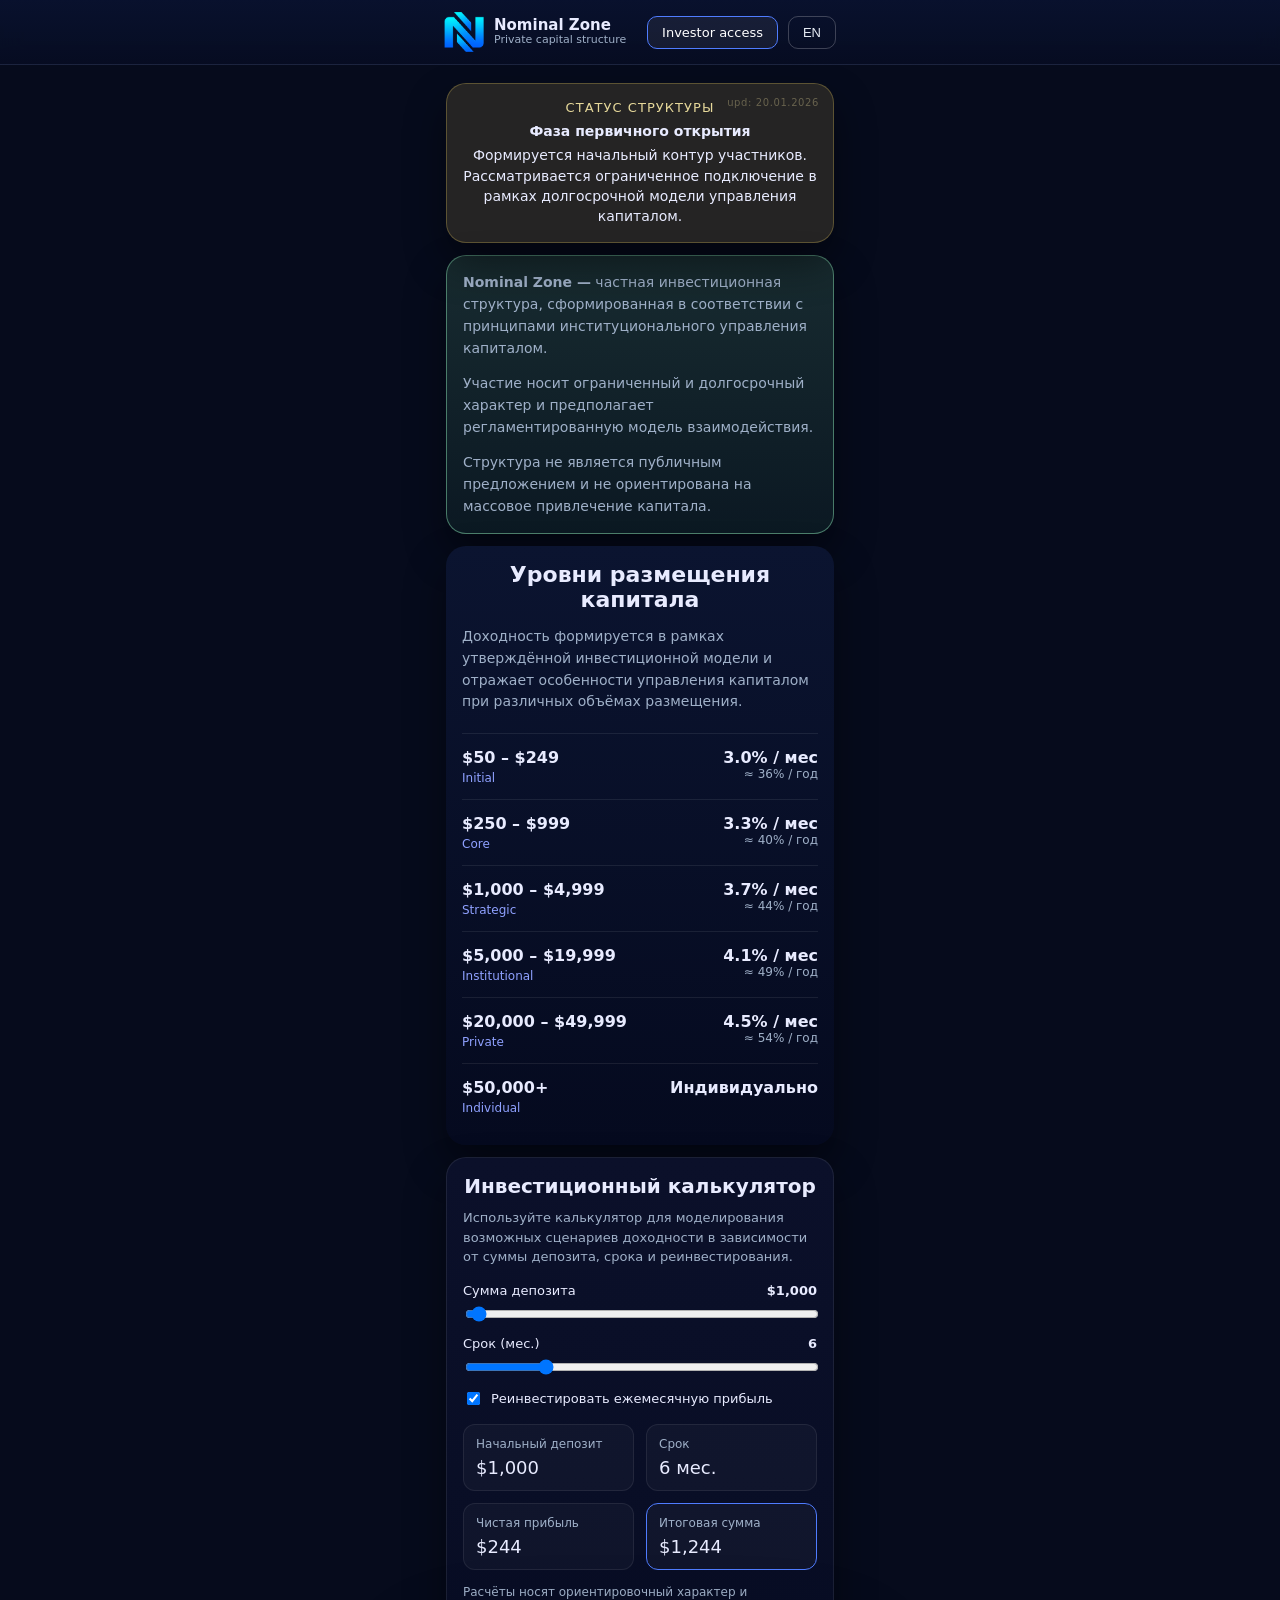
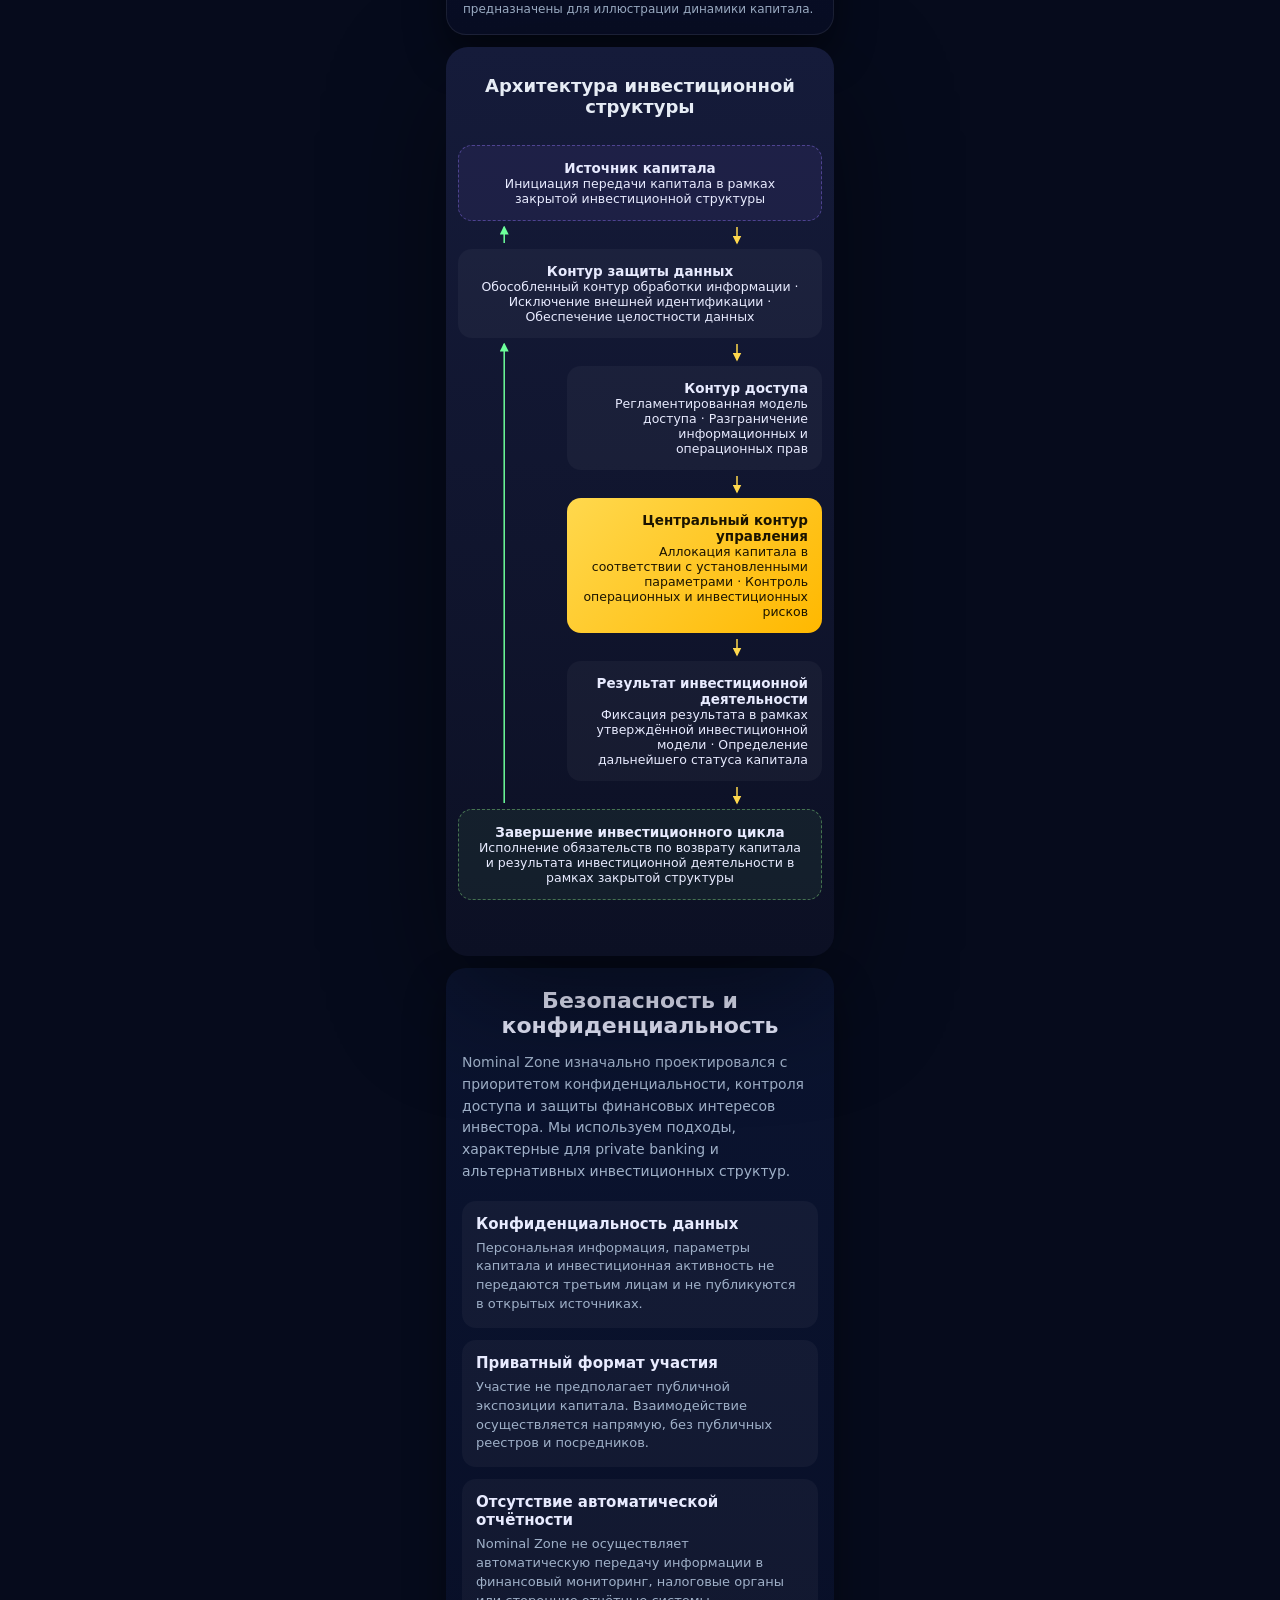
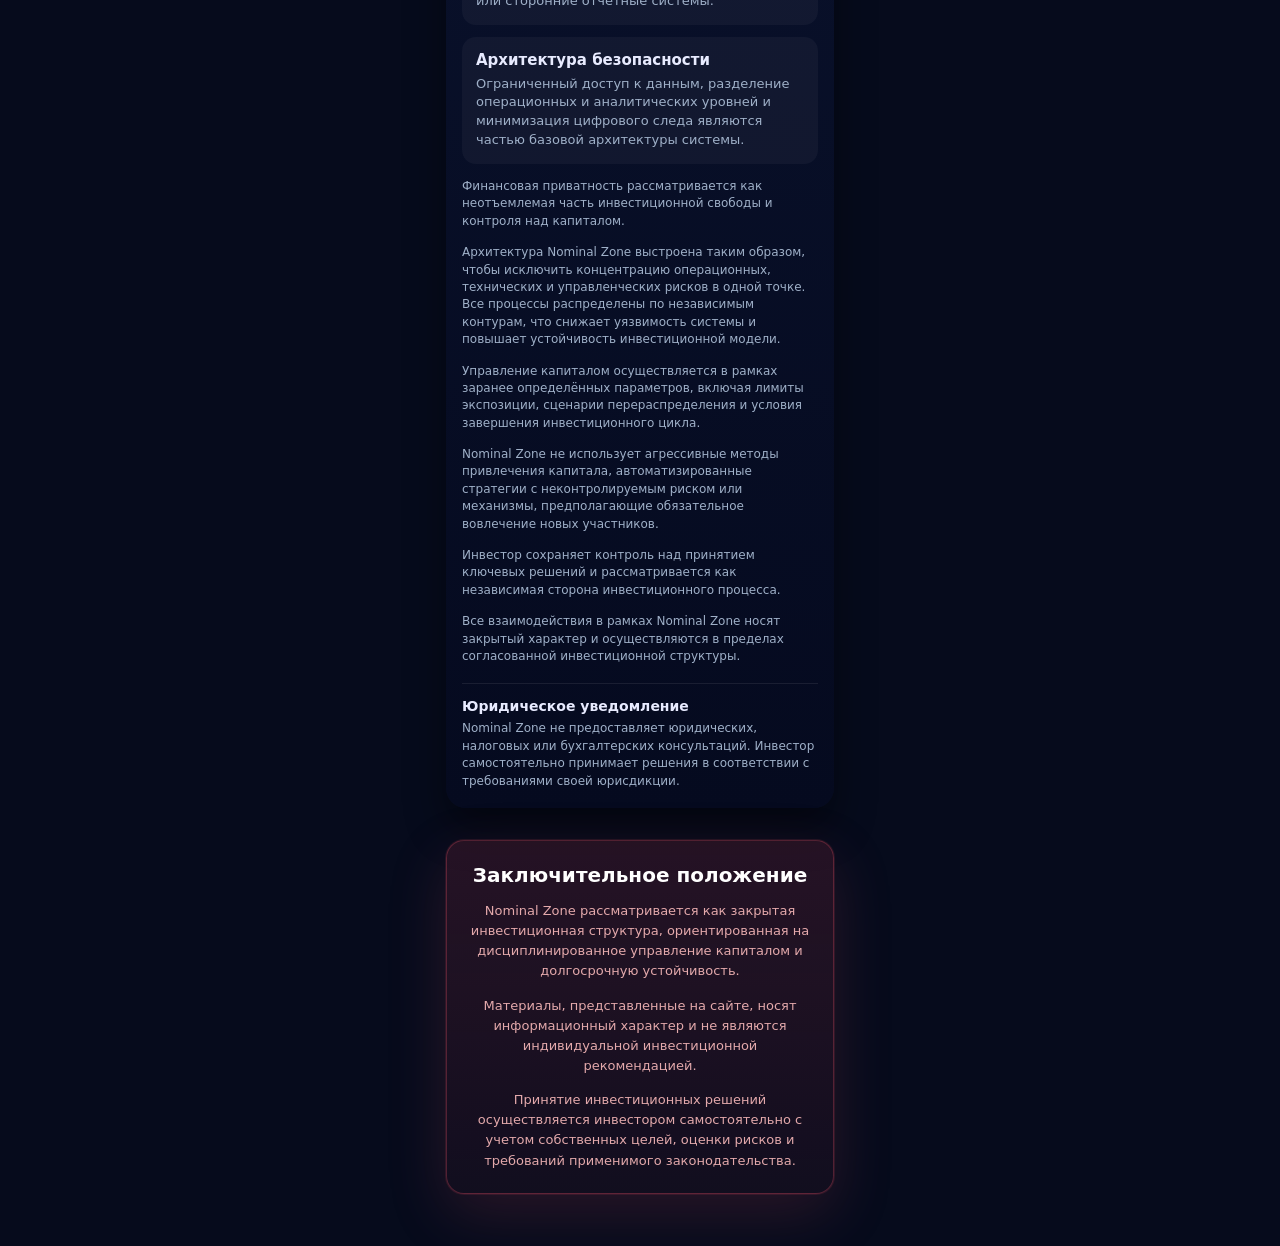
==== commit 64be60ee: "Add files via upload" ====
--- a/index.html
+++ b/index.html
@@ -270,6 +270,23 @@
   border-color: rgba(120,160,255,0.85);
 }
 
+
+/* Green info block — refined spacing */
+.card.info p{ margin:0; }
+.card.info p + p{ margin-top:14px; }
+.card.info strong{ font-weight:600; }
+
+
+/* Remove underline from button links */
+.nz-btn{
+  text-decoration: none;
+}
+.nz-btn:hover,
+.nz-btn:focus,
+.nz-btn:active{
+  text-decoration: none;
+}
+
 </style>
 
 <style>
@@ -311,6 +328,23 @@
 .nz-btn-primary:focus{
   background: rgba(120,160,255,0.12);
   border-color: rgba(120,160,255,0.85);
+}
+
+
+/* Green info block — refined spacing */
+.card.info p{ margin:0; }
+.card.info p + p{ margin-top:14px; }
+.card.info strong{ font-weight:600; }
+
+
+/* Remove underline from button links */
+.nz-btn{
+  text-decoration: none;
+}
+.nz-btn:hover,
+.nz-btn:focus,
+.nz-btn:active{
+  text-decoration: none;
 }
 
 </style>
@@ -360,6 +394,23 @@
 .nz-btn-primary:focus{
   background: rgba(120,160,255,0.12);
   border-color: rgba(120,160,255,0.85);
+}
+
+
+/* Green info block — refined spacing */
+.card.info p{ margin:0; }
+.card.info p + p{ margin-top:14px; }
+.card.info strong{ font-weight:600; }
+
+
+/* Remove underline from button links */
+.nz-btn{
+  text-decoration: none;
+}
+.nz-btn:hover,
+.nz-btn:focus,
+.nz-btn:active{
+  text-decoration: none;
 }
 
 </style>
@@ -410,6 +461,23 @@
   border-color: rgba(120,160,255,0.85);
 }
 
+
+/* Green info block — refined spacing */
+.card.info p{ margin:0; }
+.card.info p + p{ margin-top:14px; }
+.card.info strong{ font-weight:600; }
+
+
+/* Remove underline from button links */
+.nz-btn{
+  text-decoration: none;
+}
+.nz-btn:hover,
+.nz-btn:focus,
+.nz-btn:active{
+  text-decoration: none;
+}
+
 </style>
 
 
@@ -445,6 +513,23 @@
   border-color: rgba(120,160,255,0.85);
 }
 
+
+/* Green info block — refined spacing */
+.card.info p{ margin:0; }
+.card.info p + p{ margin-top:14px; }
+.card.info strong{ font-weight:600; }
+
+
+/* Remove underline from button links */
+.nz-btn{
+  text-decoration: none;
+}
+.nz-btn:hover,
+.nz-btn:focus,
+.nz-btn:active{
+  text-decoration: none;
+}
+
 </style>
 
 
@@ -505,6 +590,23 @@
 .nz-btn-primary:focus{
   background: rgba(120,160,255,0.12);
   border-color: rgba(120,160,255,0.85);
+}
+
+
+/* Green info block — refined spacing */
+.card.info p{ margin:0; }
+.card.info p + p{ margin-top:14px; }
+.card.info strong{ font-weight:600; }
+
+
+/* Remove underline from button links */
+.nz-btn{
+  text-decoration: none;
+}
+.nz-btn:hover,
+.nz-btn:focus,
+.nz-btn:active{
+  text-decoration: none;
 }
 
 </style>
@@ -550,6 +652,23 @@
   border-color: rgba(120,160,255,0.85);
 }
 
+
+/* Green info block — refined spacing */
+.card.info p{ margin:0; }
+.card.info p + p{ margin-top:14px; }
+.card.info strong{ font-weight:600; }
+
+
+/* Remove underline from button links */
+.nz-btn{
+  text-decoration: none;
+}
+.nz-btn:hover,
+.nz-btn:focus,
+.nz-btn:active{
+  text-decoration: none;
+}
+
 </style>
 
 
@@ -593,6 +712,23 @@
   border-color: rgba(120,160,255,0.85);
 }
 
+
+/* Green info block — refined spacing */
+.card.info p{ margin:0; }
+.card.info p + p{ margin-top:14px; }
+.card.info strong{ font-weight:600; }
+
+
+/* Remove underline from button links */
+.nz-btn{
+  text-decoration: none;
+}
+.nz-btn:hover,
+.nz-btn:focus,
+.nz-btn:active{
+  text-decoration: none;
+}
+
 </style>
 
 
@@ -634,6 +770,23 @@
 .nz-btn-primary:focus{
   background: rgba(120,160,255,0.12);
   border-color: rgba(120,160,255,0.85);
+}
+
+
+/* Green info block — refined spacing */
+.card.info p{ margin:0; }
+.card.info p + p{ margin-top:14px; }
+.card.info strong{ font-weight:600; }
+
+
+/* Remove underline from button links */
+.nz-btn{
+  text-decoration: none;
+}
+.nz-btn:hover,
+.nz-btn:focus,
+.nz-btn:active{
+  text-decoration: none;
 }
 
 </style>
@@ -755,6 +908,23 @@
   border-color: rgba(120,160,255,0.85);
 }
 
+
+/* Green info block — refined spacing */
+.card.info p{ margin:0; }
+.card.info p + p{ margin-top:14px; }
+.card.info strong{ font-weight:600; }
+
+
+/* Remove underline from button links */
+.nz-btn{
+  text-decoration: none;
+}
+.nz-btn:hover,
+.nz-btn:focus,
+.nz-btn:active{
+  text-decoration: none;
+}
+
 </style>
 
 
@@ -784,6 +954,23 @@
 .nz-btn-primary:focus{
   background: rgba(120,160,255,0.12);
   border-color: rgba(120,160,255,0.85);
+}
+
+
+/* Green info block — refined spacing */
+.card.info p{ margin:0; }
+.card.info p + p{ margin-top:14px; }
+.card.info strong{ font-weight:600; }
+
+
+/* Remove underline from button links */
+.nz-btn{
+  text-decoration: none;
+}
+.nz-btn:hover,
+.nz-btn:focus,
+.nz-btn:active{
+  text-decoration: none;
 }
 
 </style>
@@ -939,6 +1126,23 @@
   border-color: rgba(120,160,255,0.85);
 }
 
+
+/* Green info block — refined spacing */
+.card.info p{ margin:0; }
+.card.info p + p{ margin-top:14px; }
+.card.info strong{ font-weight:600; }
+
+
+/* Remove underline from button links */
+.nz-btn{
+  text-decoration: none;
+}
+.nz-btn:hover,
+.nz-btn:focus,
+.nz-btn:active{
+  text-decoration: none;
+}
+
 </style>
 </head>
 
@@ -955,7 +1159,7 @@
     </div>
 
     <div class="nz-actions">
-      <button class="nz-btn nz-btn-primary">Client access</button>
+      <a href="NZ_access_investors_FINAL_VALIDATED.html" class="nz-btn nz-btn-primary">Investor access</a>
 
       <div class="nz-lang">
         <button class="nz-btn" id="langBtn">EN</button>
@@ -1019,15 +1223,23 @@
   </div>
 </section>
 
+
 <section class="section">
   <div class="card info">
+    <p><strong>Nominal Zone —</strong> частная инвестиционная структура, сформированная в соответствии с принципами институционального управления капиталом.</p>
+
     <p>
-      <strong>Nominal Zone</strong> является частной инвестиционной структурой, сформированной
-      в соответствии с принципами институционального управления капиталом.
-      Участие носит ограниченный характер и не является публичным предложением.
+      Участие носит ограниченный и долгосрочный характер
+      и предполагает регламентированную модель взаимодействия.
+    </p>
+
+    <p>
+      Структура не является публичным предложением
+      и не ориентирована на массовое привлечение капитала.
     </p>
   </div>
 </section>
+
 
 <section class="section">
   <div class="card capital-levels">
@@ -1195,6 +1407,23 @@
   border-color: rgba(120,160,255,0.85);
 }
 
+
+/* Green info block — refined spacing */
+.card.info p{ margin:0; }
+.card.info p + p{ margin-top:14px; }
+.card.info strong{ font-weight:600; }
+
+
+/* Remove underline from button links */
+.nz-btn{
+  text-decoration: none;
+}
+.nz-btn:hover,
+.nz-btn:focus,
+.nz-btn:active{
+  text-decoration: none;
+}
+
 </style>
 
 <style>
@@ -1236,6 +1465,23 @@
 .nz-btn-primary:focus{
   background: rgba(120,160,255,0.12);
   border-color: rgba(120,160,255,0.85);
+}
+
+
+/* Green info block — refined spacing */
+.card.info p{ margin:0; }
+.card.info p + p{ margin-top:14px; }
+.card.info strong{ font-weight:600; }
+
+
+/* Remove underline from button links */
+.nz-btn{
+  text-decoration: none;
+}
+.nz-btn:hover,
+.nz-btn:focus,
+.nz-btn:active{
+  text-decoration: none;
 }
 
 </style>
@@ -1285,6 +1531,23 @@
 .nz-btn-primary:focus{
   background: rgba(120,160,255,0.12);
   border-color: rgba(120,160,255,0.85);
+}
+
+
+/* Green info block — refined spacing */
+.card.info p{ margin:0; }
+.card.info p + p{ margin-top:14px; }
+.card.info strong{ font-weight:600; }
+
+
+/* Remove underline from button links */
+.nz-btn{
+  text-decoration: none;
+}
+.nz-btn:hover,
+.nz-btn:focus,
+.nz-btn:active{
+  text-decoration: none;
 }
 
 </style>
@@ -1335,6 +1598,23 @@
   border-color: rgba(120,160,255,0.85);
 }
 
+
+/* Green info block — refined spacing */
+.card.info p{ margin:0; }
+.card.info p + p{ margin-top:14px; }
+.card.info strong{ font-weight:600; }
+
+
+/* Remove underline from button links */
+.nz-btn{
+  text-decoration: none;
+}
+.nz-btn:hover,
+.nz-btn:focus,
+.nz-btn:active{
+  text-decoration: none;
+}
+
 </style>
 
 
@@ -1370,6 +1650,23 @@
   border-color: rgba(120,160,255,0.85);
 }
 
+
+/* Green info block — refined spacing */
+.card.info p{ margin:0; }
+.card.info p + p{ margin-top:14px; }
+.card.info strong{ font-weight:600; }
+
+
+/* Remove underline from button links */
+.nz-btn{
+  text-decoration: none;
+}
+.nz-btn:hover,
+.nz-btn:focus,
+.nz-btn:active{
+  text-decoration: none;
+}
+
 </style>
 
 
@@ -1430,6 +1727,23 @@
 .nz-btn-primary:focus{
   background: rgba(120,160,255,0.12);
   border-color: rgba(120,160,255,0.85);
+}
+
+
+/* Green info block — refined spacing */
+.card.info p{ margin:0; }
+.card.info p + p{ margin-top:14px; }
+.card.info strong{ font-weight:600; }
+
+
+/* Remove underline from button links */
+.nz-btn{
+  text-decoration: none;
+}
+.nz-btn:hover,
+.nz-btn:focus,
+.nz-btn:active{
+  text-decoration: none;
 }
 
 </style>
@@ -1475,6 +1789,23 @@
   border-color: rgba(120,160,255,0.85);
 }
 
+
+/* Green info block — refined spacing */
+.card.info p{ margin:0; }
+.card.info p + p{ margin-top:14px; }
+.card.info strong{ font-weight:600; }
+
+
+/* Remove underline from button links */
+.nz-btn{
+  text-decoration: none;
+}
+.nz-btn:hover,
+.nz-btn:focus,
+.nz-btn:active{
+  text-decoration: none;
+}
+
 </style>
 
 
@@ -1518,6 +1849,23 @@
   border-color: rgba(120,160,255,0.85);
 }
 
+
+/* Green info block — refined spacing */
+.card.info p{ margin:0; }
+.card.info p + p{ margin-top:14px; }
+.card.info strong{ font-weight:600; }
+
+
+/* Remove underline from button links */
+.nz-btn{
+  text-decoration: none;
+}
+.nz-btn:hover,
+.nz-btn:focus,
+.nz-btn:active{
+  text-decoration: none;
+}
+
 </style>
 
 
@@ -1559,6 +1907,23 @@
 .nz-btn-primary:focus{
   background: rgba(120,160,255,0.12);
   border-color: rgba(120,160,255,0.85);
+}
+
+
+/* Green info block — refined spacing */
+.card.info p{ margin:0; }
+.card.info p + p{ margin-top:14px; }
+.card.info strong{ font-weight:600; }
+
+
+/* Remove underline from button links */
+.nz-btn{
+  text-decoration: none;
+}
+.nz-btn:hover,
+.nz-btn:focus,
+.nz-btn:active{
+  text-decoration: none;
 }
 
 </style>
@@ -1678,6 +2043,23 @@
 .nz-btn-primary:focus{
   background: rgba(120,160,255,0.12);
   border-color: rgba(120,160,255,0.85);
+}
+
+
+/* Green info block — refined spacing */
+.card.info p{ margin:0; }
+.card.info p + p{ margin-top:14px; }
+.card.info strong{ font-weight:600; }
+
+
+/* Remove underline from button links */
+.nz-btn{
+  text-decoration: none;
+}
+.nz-btn:hover,
+.nz-btn:focus,
+.nz-btn:active{
+  text-decoration: none;
 }
 
 </style>
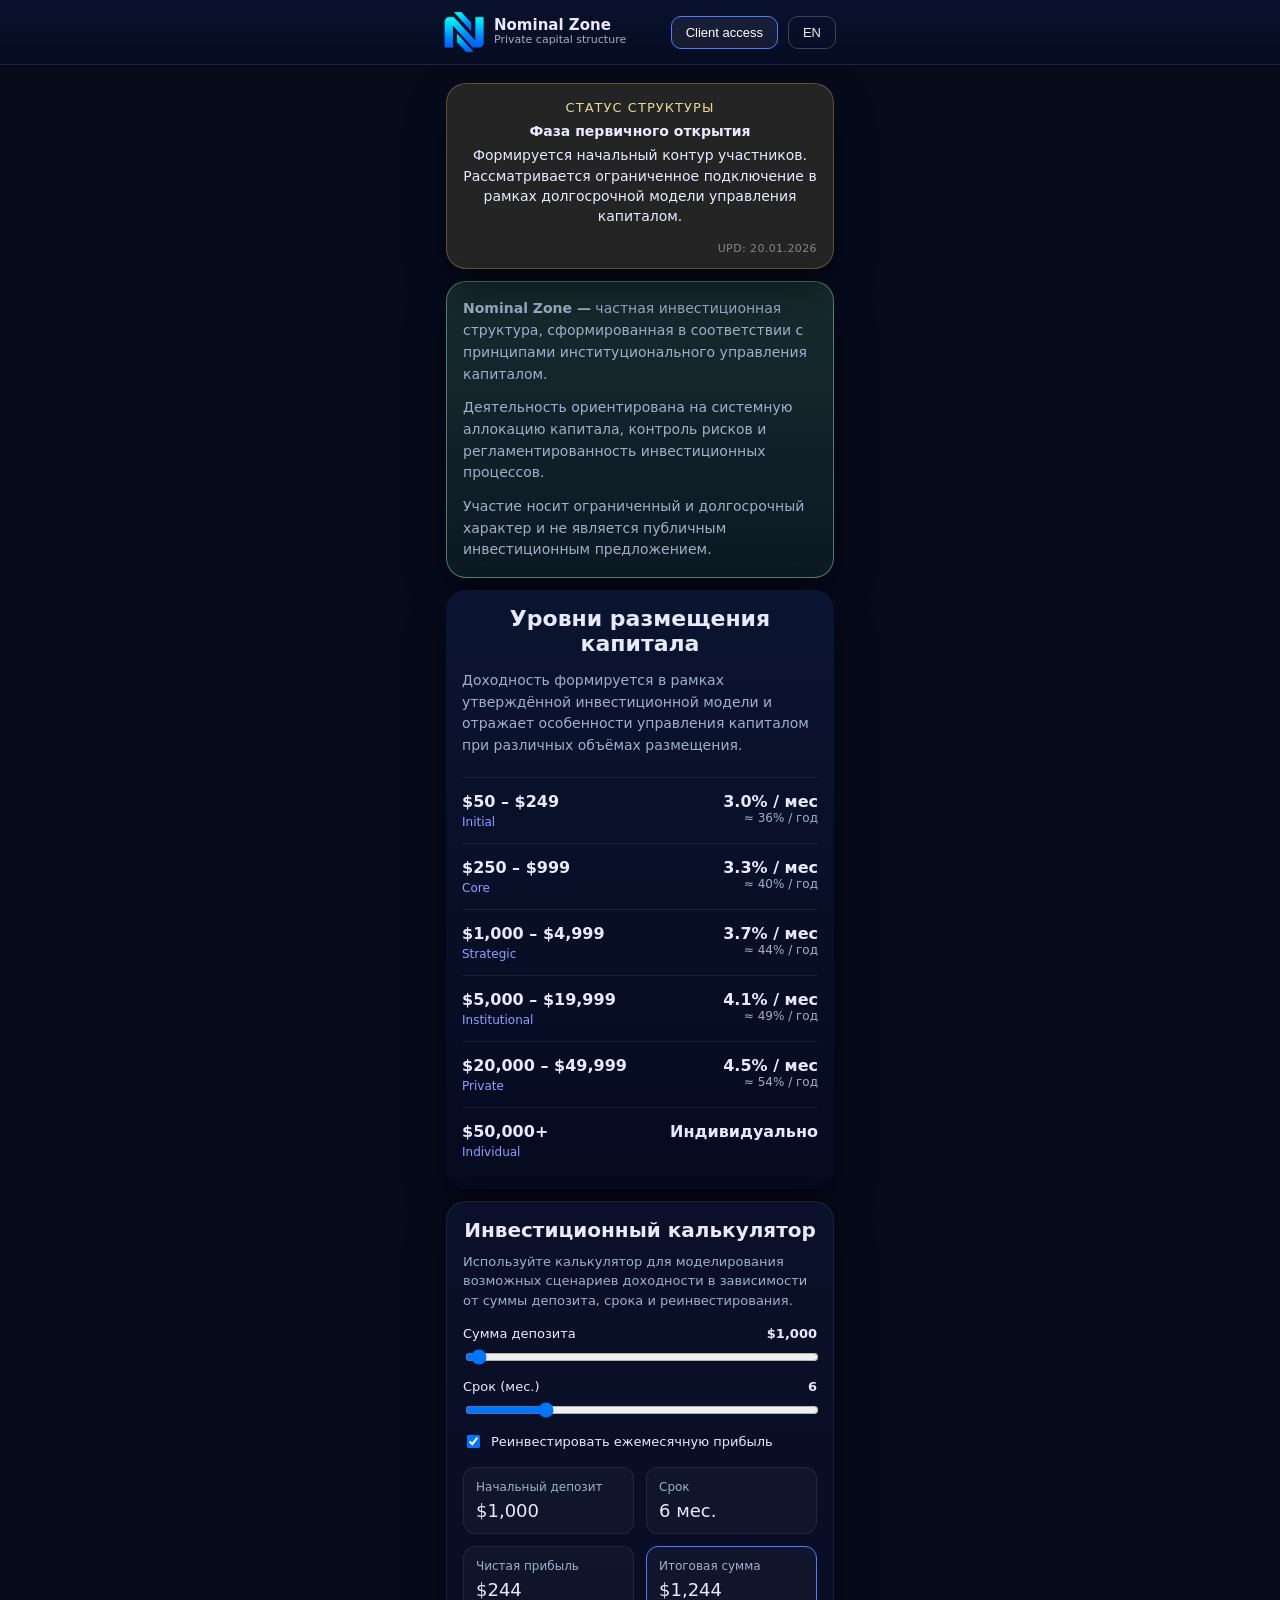
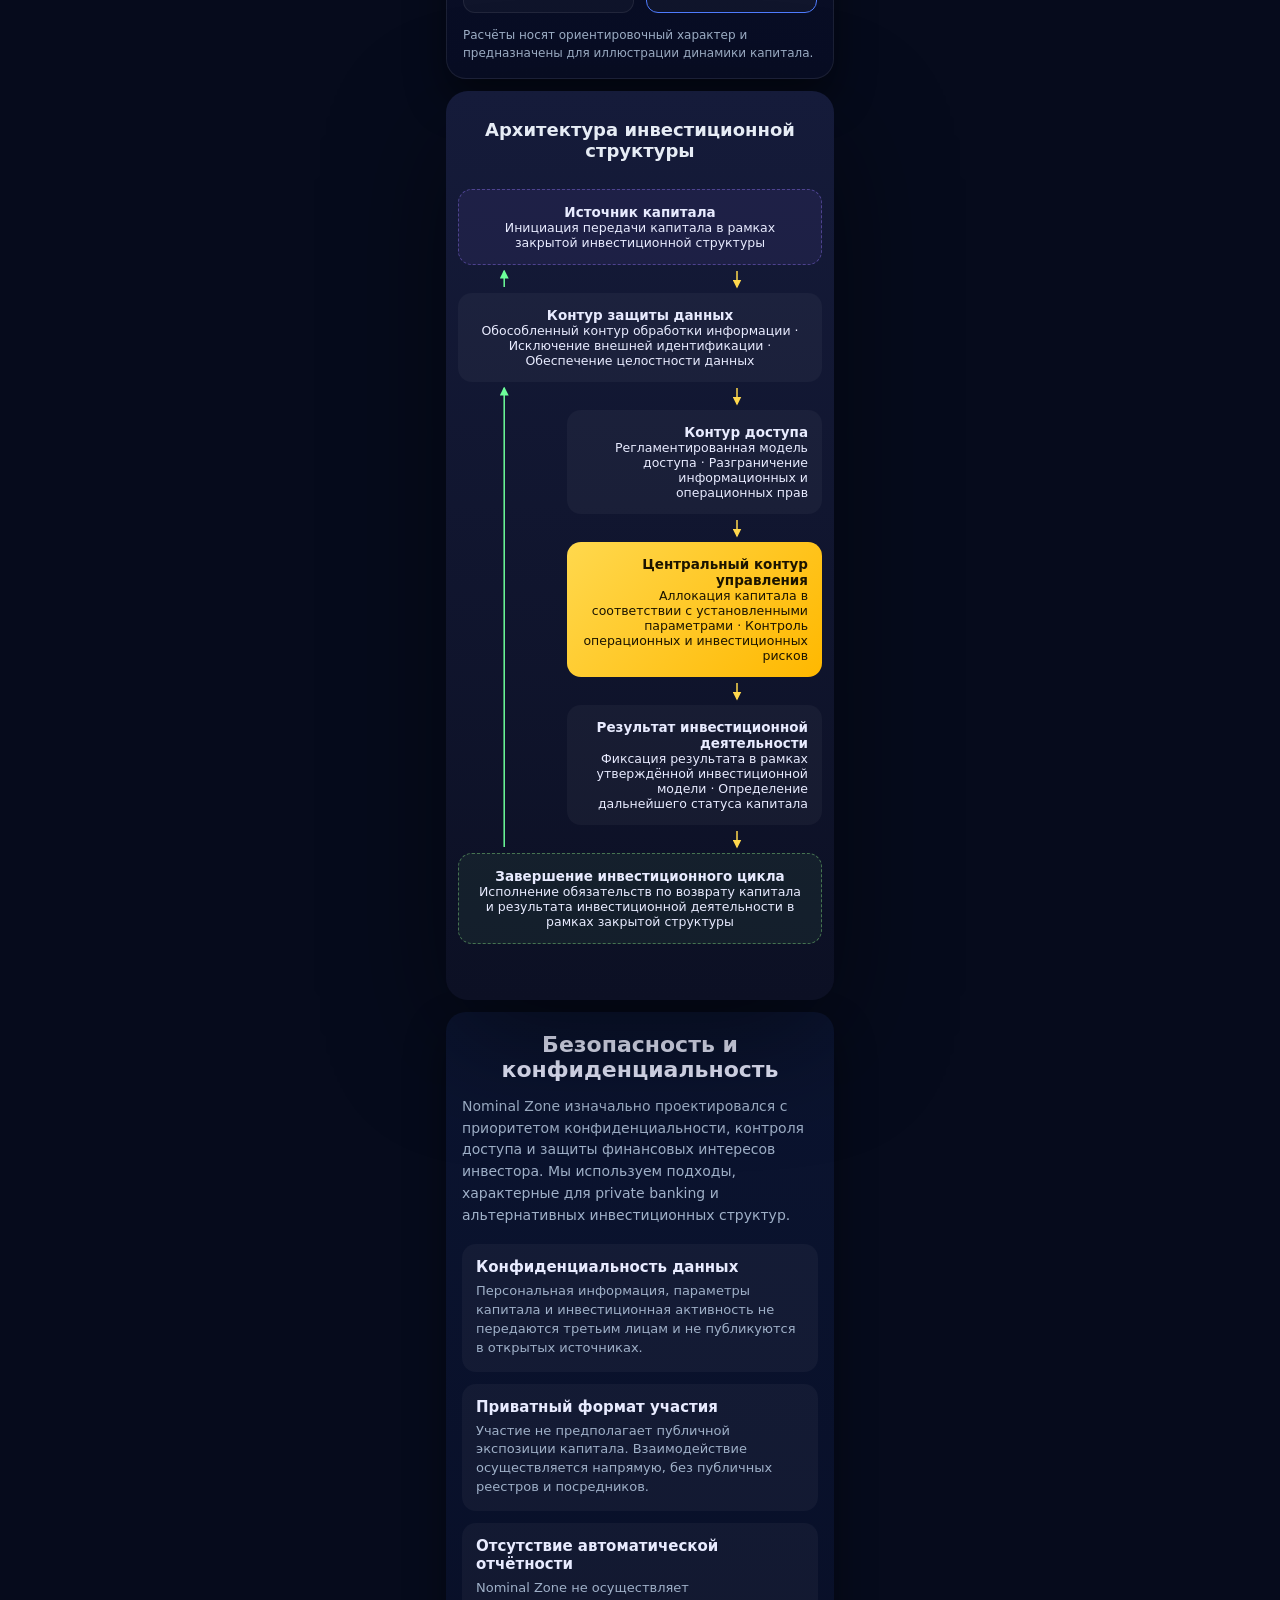
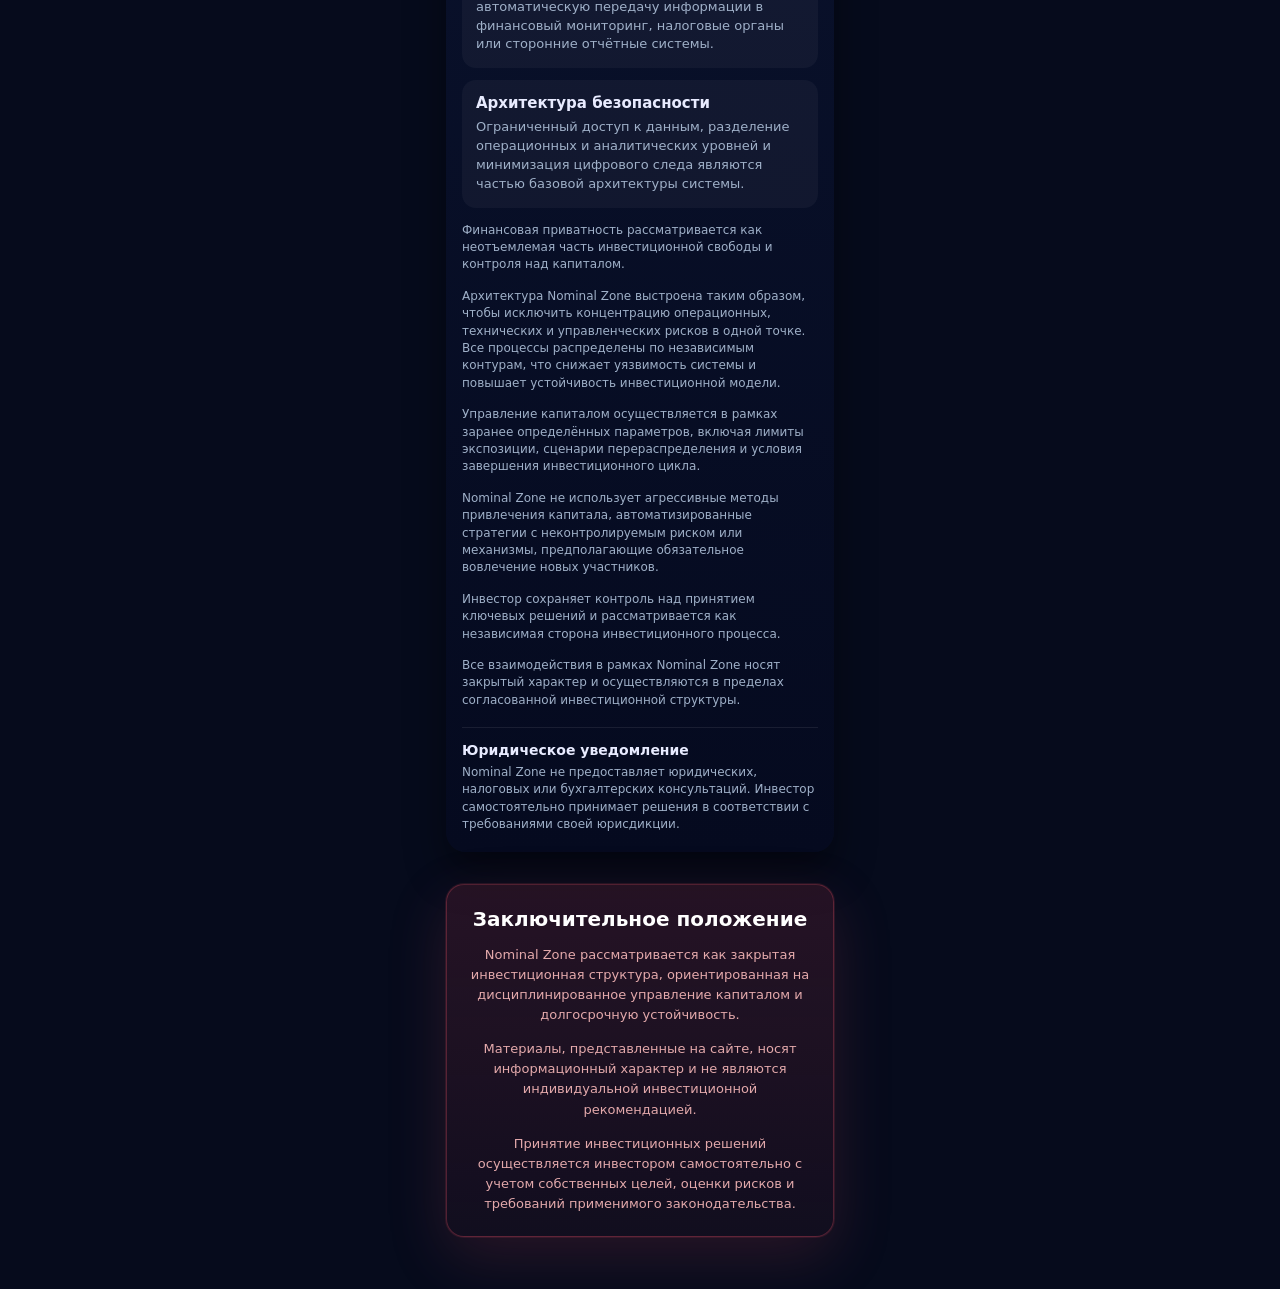
==== commit e44dd143: "Add files via upload" ====
--- a/index.html
+++ b/index.html
@@ -271,20 +271,21 @@
 }
 
 
-/* Green info block — refined spacing */
-.card.info p{ margin:0; }
-.card.info p + p{ margin-top:14px; }
-.card.info strong{ font-weight:600; }
-
-
-/* Remove underline from button links */
-.nz-btn{
-  text-decoration: none;
-}
-.nz-btn:hover,
-.nz-btn:focus,
-.nz-btn:active{
-  text-decoration: none;
+/* UPD label — bottom right inside status card */
+.status-card, .card.phase, .phase {
+  position: relative;
+  padding-bottom: 42px;
+}
+.status-upd{
+  position:absolute;
+  right:16px;
+  bottom:14px;
+  font-size:11px;
+  line-height:1;
+  letter-spacing:0.4px;
+  color:rgba(255,255,255,0.45);
+  white-space:nowrap;
+  pointer-events:none;
 }
 
 </style>
@@ -331,20 +332,21 @@
 }
 
 
-/* Green info block — refined spacing */
-.card.info p{ margin:0; }
-.card.info p + p{ margin-top:14px; }
-.card.info strong{ font-weight:600; }
-
-
-/* Remove underline from button links */
-.nz-btn{
-  text-decoration: none;
-}
-.nz-btn:hover,
-.nz-btn:focus,
-.nz-btn:active{
-  text-decoration: none;
+/* UPD label — bottom right inside status card */
+.status-card, .card.phase, .phase {
+  position: relative;
+  padding-bottom: 42px;
+}
+.status-upd{
+  position:absolute;
+  right:16px;
+  bottom:14px;
+  font-size:11px;
+  line-height:1;
+  letter-spacing:0.4px;
+  color:rgba(255,255,255,0.45);
+  white-space:nowrap;
+  pointer-events:none;
 }
 
 </style>
@@ -397,20 +399,21 @@
 }
 
 
-/* Green info block — refined spacing */
-.card.info p{ margin:0; }
-.card.info p + p{ margin-top:14px; }
-.card.info strong{ font-weight:600; }
-
-
-/* Remove underline from button links */
-.nz-btn{
-  text-decoration: none;
-}
-.nz-btn:hover,
-.nz-btn:focus,
-.nz-btn:active{
-  text-decoration: none;
+/* UPD label — bottom right inside status card */
+.status-card, .card.phase, .phase {
+  position: relative;
+  padding-bottom: 42px;
+}
+.status-upd{
+  position:absolute;
+  right:16px;
+  bottom:14px;
+  font-size:11px;
+  line-height:1;
+  letter-spacing:0.4px;
+  color:rgba(255,255,255,0.45);
+  white-space:nowrap;
+  pointer-events:none;
 }
 
 </style>
@@ -462,20 +465,21 @@
 }
 
 
-/* Green info block — refined spacing */
-.card.info p{ margin:0; }
-.card.info p + p{ margin-top:14px; }
-.card.info strong{ font-weight:600; }
-
-
-/* Remove underline from button links */
-.nz-btn{
-  text-decoration: none;
-}
-.nz-btn:hover,
-.nz-btn:focus,
-.nz-btn:active{
-  text-decoration: none;
+/* UPD label — bottom right inside status card */
+.status-card, .card.phase, .phase {
+  position: relative;
+  padding-bottom: 42px;
+}
+.status-upd{
+  position:absolute;
+  right:16px;
+  bottom:14px;
+  font-size:11px;
+  line-height:1;
+  letter-spacing:0.4px;
+  color:rgba(255,255,255,0.45);
+  white-space:nowrap;
+  pointer-events:none;
 }
 
 </style>
@@ -514,20 +518,21 @@
 }
 
 
-/* Green info block — refined spacing */
-.card.info p{ margin:0; }
-.card.info p + p{ margin-top:14px; }
-.card.info strong{ font-weight:600; }
-
-
-/* Remove underline from button links */
-.nz-btn{
-  text-decoration: none;
-}
-.nz-btn:hover,
-.nz-btn:focus,
-.nz-btn:active{
-  text-decoration: none;
+/* UPD label — bottom right inside status card */
+.status-card, .card.phase, .phase {
+  position: relative;
+  padding-bottom: 42px;
+}
+.status-upd{
+  position:absolute;
+  right:16px;
+  bottom:14px;
+  font-size:11px;
+  line-height:1;
+  letter-spacing:0.4px;
+  color:rgba(255,255,255,0.45);
+  white-space:nowrap;
+  pointer-events:none;
 }
 
 </style>
@@ -593,20 +598,21 @@
 }
 
 
-/* Green info block — refined spacing */
-.card.info p{ margin:0; }
-.card.info p + p{ margin-top:14px; }
-.card.info strong{ font-weight:600; }
-
-
-/* Remove underline from button links */
-.nz-btn{
-  text-decoration: none;
-}
-.nz-btn:hover,
-.nz-btn:focus,
-.nz-btn:active{
-  text-decoration: none;
+/* UPD label — bottom right inside status card */
+.status-card, .card.phase, .phase {
+  position: relative;
+  padding-bottom: 42px;
+}
+.status-upd{
+  position:absolute;
+  right:16px;
+  bottom:14px;
+  font-size:11px;
+  line-height:1;
+  letter-spacing:0.4px;
+  color:rgba(255,255,255,0.45);
+  white-space:nowrap;
+  pointer-events:none;
 }
 
 </style>
@@ -653,20 +659,21 @@
 }
 
 
-/* Green info block — refined spacing */
-.card.info p{ margin:0; }
-.card.info p + p{ margin-top:14px; }
-.card.info strong{ font-weight:600; }
-
-
-/* Remove underline from button links */
-.nz-btn{
-  text-decoration: none;
-}
-.nz-btn:hover,
-.nz-btn:focus,
-.nz-btn:active{
-  text-decoration: none;
+/* UPD label — bottom right inside status card */
+.status-card, .card.phase, .phase {
+  position: relative;
+  padding-bottom: 42px;
+}
+.status-upd{
+  position:absolute;
+  right:16px;
+  bottom:14px;
+  font-size:11px;
+  line-height:1;
+  letter-spacing:0.4px;
+  color:rgba(255,255,255,0.45);
+  white-space:nowrap;
+  pointer-events:none;
 }
 
 </style>
@@ -713,20 +720,21 @@
 }
 
 
-/* Green info block — refined spacing */
-.card.info p{ margin:0; }
-.card.info p + p{ margin-top:14px; }
-.card.info strong{ font-weight:600; }
-
-
-/* Remove underline from button links */
-.nz-btn{
-  text-decoration: none;
-}
-.nz-btn:hover,
-.nz-btn:focus,
-.nz-btn:active{
-  text-decoration: none;
+/* UPD label — bottom right inside status card */
+.status-card, .card.phase, .phase {
+  position: relative;
+  padding-bottom: 42px;
+}
+.status-upd{
+  position:absolute;
+  right:16px;
+  bottom:14px;
+  font-size:11px;
+  line-height:1;
+  letter-spacing:0.4px;
+  color:rgba(255,255,255,0.45);
+  white-space:nowrap;
+  pointer-events:none;
 }
 
 </style>
@@ -773,20 +781,21 @@
 }
 
 
-/* Green info block — refined spacing */
-.card.info p{ margin:0; }
-.card.info p + p{ margin-top:14px; }
-.card.info strong{ font-weight:600; }
-
-
-/* Remove underline from button links */
-.nz-btn{
-  text-decoration: none;
-}
-.nz-btn:hover,
-.nz-btn:focus,
-.nz-btn:active{
-  text-decoration: none;
+/* UPD label — bottom right inside status card */
+.status-card, .card.phase, .phase {
+  position: relative;
+  padding-bottom: 42px;
+}
+.status-upd{
+  position:absolute;
+  right:16px;
+  bottom:14px;
+  font-size:11px;
+  line-height:1;
+  letter-spacing:0.4px;
+  color:rgba(255,255,255,0.45);
+  white-space:nowrap;
+  pointer-events:none;
 }
 
 </style>
@@ -909,20 +918,21 @@
 }
 
 
-/* Green info block — refined spacing */
-.card.info p{ margin:0; }
-.card.info p + p{ margin-top:14px; }
-.card.info strong{ font-weight:600; }
-
-
-/* Remove underline from button links */
-.nz-btn{
-  text-decoration: none;
-}
-.nz-btn:hover,
-.nz-btn:focus,
-.nz-btn:active{
-  text-decoration: none;
+/* UPD label — bottom right inside status card */
+.status-card, .card.phase, .phase {
+  position: relative;
+  padding-bottom: 42px;
+}
+.status-upd{
+  position:absolute;
+  right:16px;
+  bottom:14px;
+  font-size:11px;
+  line-height:1;
+  letter-spacing:0.4px;
+  color:rgba(255,255,255,0.45);
+  white-space:nowrap;
+  pointer-events:none;
 }
 
 </style>
@@ -957,20 +967,21 @@
 }
 
 
-/* Green info block — refined spacing */
-.card.info p{ margin:0; }
-.card.info p + p{ margin-top:14px; }
-.card.info strong{ font-weight:600; }
-
-
-/* Remove underline from button links */
-.nz-btn{
-  text-decoration: none;
-}
-.nz-btn:hover,
-.nz-btn:focus,
-.nz-btn:active{
-  text-decoration: none;
+/* UPD label — bottom right inside status card */
+.status-card, .card.phase, .phase {
+  position: relative;
+  padding-bottom: 42px;
+}
+.status-upd{
+  position:absolute;
+  right:16px;
+  bottom:14px;
+  font-size:11px;
+  line-height:1;
+  letter-spacing:0.4px;
+  color:rgba(255,255,255,0.45);
+  white-space:nowrap;
+  pointer-events:none;
 }
 
 </style>
@@ -1127,20 +1138,21 @@
 }
 
 
-/* Green info block — refined spacing */
-.card.info p{ margin:0; }
-.card.info p + p{ margin-top:14px; }
-.card.info strong{ font-weight:600; }
-
-
-/* Remove underline from button links */
-.nz-btn{
-  text-decoration: none;
-}
-.nz-btn:hover,
-.nz-btn:focus,
-.nz-btn:active{
-  text-decoration: none;
+/* UPD label — bottom right inside status card */
+.status-card, .card.phase, .phase {
+  position: relative;
+  padding-bottom: 42px;
+}
+.status-upd{
+  position:absolute;
+  right:16px;
+  bottom:14px;
+  font-size:11px;
+  line-height:1;
+  letter-spacing:0.4px;
+  color:rgba(255,255,255,0.45);
+  white-space:nowrap;
+  pointer-events:none;
 }
 
 </style>
@@ -1159,7 +1171,7 @@
     </div>
 
     <div class="nz-actions">
-      <a href="NZ_access_investors_FINAL_VALIDATED.html" class="nz-btn nz-btn-primary">Investor access</a>
+      <button class="nz-btn nz-btn-primary">Client access</button>
 
       <div class="nz-lang">
         <button class="nz-btn" id="langBtn">EN</button>
@@ -1212,13 +1224,15 @@
 
 <section class="section">
   <div class="card phase">
-    <div class="phase-title">Статус структуры</div>
+    <div class="phase-title">Статус структуры
+  <div class="status-upd">upd: 20.01.2026</div>
+</div>
     <div class="phase-text">
       <strong>Фаза первичного открытия</strong>
       Формируется начальный контур участников.<br>
       Рассматривается ограниченное подключение в рамках
       долгосрочной модели управления капиталом.
-      <div class="phase-upd">upd: 20.01.2026</div>
+      <div class="phase-upd"></div>
     </div>
   </div>
 </section>
@@ -1226,16 +1240,20 @@
 
 <section class="section">
   <div class="card info">
-    <p><strong>Nominal Zone —</strong> частная инвестиционная структура, сформированная в соответствии с принципами институционального управления капиталом.</p>
-
     <p>
+      <strong>Nominal Zone —</strong> частная инвестиционная структура,
+      сформированная в соответствии с принципами институционального
+      управления капиталом.
+    </p>
+
+    <p style="margin-top:12px">
+      Деятельность ориентирована на системную аллокацию капитала,
+      контроль рисков и регламентированность инвестиционных процессов.
+    </p>
+
+    <p style="margin-top:12px">
       Участие носит ограниченный и долгосрочный характер
-      и предполагает регламентированную модель взаимодействия.
-    </p>
-
-    <p>
-      Структура не является публичным предложением
-      и не ориентирована на массовое привлечение капитала.
+      и не является публичным инвестиционным предложением.
     </p>
   </div>
 </section>
@@ -1408,20 +1426,21 @@
 }
 
 
-/* Green info block — refined spacing */
-.card.info p{ margin:0; }
-.card.info p + p{ margin-top:14px; }
-.card.info strong{ font-weight:600; }
-
-
-/* Remove underline from button links */
-.nz-btn{
-  text-decoration: none;
-}
-.nz-btn:hover,
-.nz-btn:focus,
-.nz-btn:active{
-  text-decoration: none;
+/* UPD label — bottom right inside status card */
+.status-card, .card.phase, .phase {
+  position: relative;
+  padding-bottom: 42px;
+}
+.status-upd{
+  position:absolute;
+  right:16px;
+  bottom:14px;
+  font-size:11px;
+  line-height:1;
+  letter-spacing:0.4px;
+  color:rgba(255,255,255,0.45);
+  white-space:nowrap;
+  pointer-events:none;
 }
 
 </style>
@@ -1468,20 +1487,21 @@
 }
 
 
-/* Green info block — refined spacing */
-.card.info p{ margin:0; }
-.card.info p + p{ margin-top:14px; }
-.card.info strong{ font-weight:600; }
-
-
-/* Remove underline from button links */
-.nz-btn{
-  text-decoration: none;
-}
-.nz-btn:hover,
-.nz-btn:focus,
-.nz-btn:active{
-  text-decoration: none;
+/* UPD label — bottom right inside status card */
+.status-card, .card.phase, .phase {
+  position: relative;
+  padding-bottom: 42px;
+}
+.status-upd{
+  position:absolute;
+  right:16px;
+  bottom:14px;
+  font-size:11px;
+  line-height:1;
+  letter-spacing:0.4px;
+  color:rgba(255,255,255,0.45);
+  white-space:nowrap;
+  pointer-events:none;
 }
 
 </style>
@@ -1534,20 +1554,21 @@
 }
 
 
-/* Green info block — refined spacing */
-.card.info p{ margin:0; }
-.card.info p + p{ margin-top:14px; }
-.card.info strong{ font-weight:600; }
-
-
-/* Remove underline from button links */
-.nz-btn{
-  text-decoration: none;
-}
-.nz-btn:hover,
-.nz-btn:focus,
-.nz-btn:active{
-  text-decoration: none;
+/* UPD label — bottom right inside status card */
+.status-card, .card.phase, .phase {
+  position: relative;
+  padding-bottom: 42px;
+}
+.status-upd{
+  position:absolute;
+  right:16px;
+  bottom:14px;
+  font-size:11px;
+  line-height:1;
+  letter-spacing:0.4px;
+  color:rgba(255,255,255,0.45);
+  white-space:nowrap;
+  pointer-events:none;
 }
 
 </style>
@@ -1599,20 +1620,21 @@
 }
 
 
-/* Green info block — refined spacing */
-.card.info p{ margin:0; }
-.card.info p + p{ margin-top:14px; }
-.card.info strong{ font-weight:600; }
-
-
-/* Remove underline from button links */
-.nz-btn{
-  text-decoration: none;
-}
-.nz-btn:hover,
-.nz-btn:focus,
-.nz-btn:active{
-  text-decoration: none;
+/* UPD label — bottom right inside status card */
+.status-card, .card.phase, .phase {
+  position: relative;
+  padding-bottom: 42px;
+}
+.status-upd{
+  position:absolute;
+  right:16px;
+  bottom:14px;
+  font-size:11px;
+  line-height:1;
+  letter-spacing:0.4px;
+  color:rgba(255,255,255,0.45);
+  white-space:nowrap;
+  pointer-events:none;
 }
 
 </style>
@@ -1651,20 +1673,21 @@
 }
 
 
-/* Green info block — refined spacing */
-.card.info p{ margin:0; }
-.card.info p + p{ margin-top:14px; }
-.card.info strong{ font-weight:600; }
-
-
-/* Remove underline from button links */
-.nz-btn{
-  text-decoration: none;
-}
-.nz-btn:hover,
-.nz-btn:focus,
-.nz-btn:active{
-  text-decoration: none;
+/* UPD label — bottom right inside status card */
+.status-card, .card.phase, .phase {
+  position: relative;
+  padding-bottom: 42px;
+}
+.status-upd{
+  position:absolute;
+  right:16px;
+  bottom:14px;
+  font-size:11px;
+  line-height:1;
+  letter-spacing:0.4px;
+  color:rgba(255,255,255,0.45);
+  white-space:nowrap;
+  pointer-events:none;
 }
 
 </style>
@@ -1730,20 +1753,21 @@
 }
 
 
-/* Green info block — refined spacing */
-.card.info p{ margin:0; }
-.card.info p + p{ margin-top:14px; }
-.card.info strong{ font-weight:600; }
-
-
-/* Remove underline from button links */
-.nz-btn{
-  text-decoration: none;
-}
-.nz-btn:hover,
-.nz-btn:focus,
-.nz-btn:active{
-  text-decoration: none;
+/* UPD label — bottom right inside status card */
+.status-card, .card.phase, .phase {
+  position: relative;
+  padding-bottom: 42px;
+}
+.status-upd{
+  position:absolute;
+  right:16px;
+  bottom:14px;
+  font-size:11px;
+  line-height:1;
+  letter-spacing:0.4px;
+  color:rgba(255,255,255,0.45);
+  white-space:nowrap;
+  pointer-events:none;
 }
 
 </style>
@@ -1790,20 +1814,21 @@
 }
 
 
-/* Green info block — refined spacing */
-.card.info p{ margin:0; }
-.card.info p + p{ margin-top:14px; }
-.card.info strong{ font-weight:600; }
-
-
-/* Remove underline from button links */
-.nz-btn{
-  text-decoration: none;
-}
-.nz-btn:hover,
-.nz-btn:focus,
-.nz-btn:active{
-  text-decoration: none;
+/* UPD label — bottom right inside status card */
+.status-card, .card.phase, .phase {
+  position: relative;
+  padding-bottom: 42px;
+}
+.status-upd{
+  position:absolute;
+  right:16px;
+  bottom:14px;
+  font-size:11px;
+  line-height:1;
+  letter-spacing:0.4px;
+  color:rgba(255,255,255,0.45);
+  white-space:nowrap;
+  pointer-events:none;
 }
 
 </style>
@@ -1850,20 +1875,21 @@
 }
 
 
-/* Green info block — refined spacing */
-.card.info p{ margin:0; }
-.card.info p + p{ margin-top:14px; }
-.card.info strong{ font-weight:600; }
-
-
-/* Remove underline from button links */
-.nz-btn{
-  text-decoration: none;
-}
-.nz-btn:hover,
-.nz-btn:focus,
-.nz-btn:active{
-  text-decoration: none;
+/* UPD label — bottom right inside status card */
+.status-card, .card.phase, .phase {
+  position: relative;
+  padding-bottom: 42px;
+}
+.status-upd{
+  position:absolute;
+  right:16px;
+  bottom:14px;
+  font-size:11px;
+  line-height:1;
+  letter-spacing:0.4px;
+  color:rgba(255,255,255,0.45);
+  white-space:nowrap;
+  pointer-events:none;
 }
 
 </style>
@@ -1910,20 +1936,21 @@
 }
 
 
-/* Green info block — refined spacing */
-.card.info p{ margin:0; }
-.card.info p + p{ margin-top:14px; }
-.card.info strong{ font-weight:600; }
-
-
-/* Remove underline from button links */
-.nz-btn{
-  text-decoration: none;
-}
-.nz-btn:hover,
-.nz-btn:focus,
-.nz-btn:active{
-  text-decoration: none;
+/* UPD label — bottom right inside status card */
+.status-card, .card.phase, .phase {
+  position: relative;
+  padding-bottom: 42px;
+}
+.status-upd{
+  position:absolute;
+  right:16px;
+  bottom:14px;
+  font-size:11px;
+  line-height:1;
+  letter-spacing:0.4px;
+  color:rgba(255,255,255,0.45);
+  white-space:nowrap;
+  pointer-events:none;
 }
 
 </style>
@@ -2046,20 +2073,21 @@
 }
 
 
-/* Green info block — refined spacing */
-.card.info p{ margin:0; }
-.card.info p + p{ margin-top:14px; }
-.card.info strong{ font-weight:600; }
-
-
-/* Remove underline from button links */
-.nz-btn{
-  text-decoration: none;
-}
-.nz-btn:hover,
-.nz-btn:focus,
-.nz-btn:active{
-  text-decoration: none;
+/* UPD label — bottom right inside status card */
+.status-card, .card.phase, .phase {
+  position: relative;
+  padding-bottom: 42px;
+}
+.status-upd{
+  position:absolute;
+  right:16px;
+  bottom:14px;
+  font-size:11px;
+  line-height:1;
+  letter-spacing:0.4px;
+  color:rgba(255,255,255,0.45);
+  white-space:nowrap;
+  pointer-events:none;
 }
 
 </style>
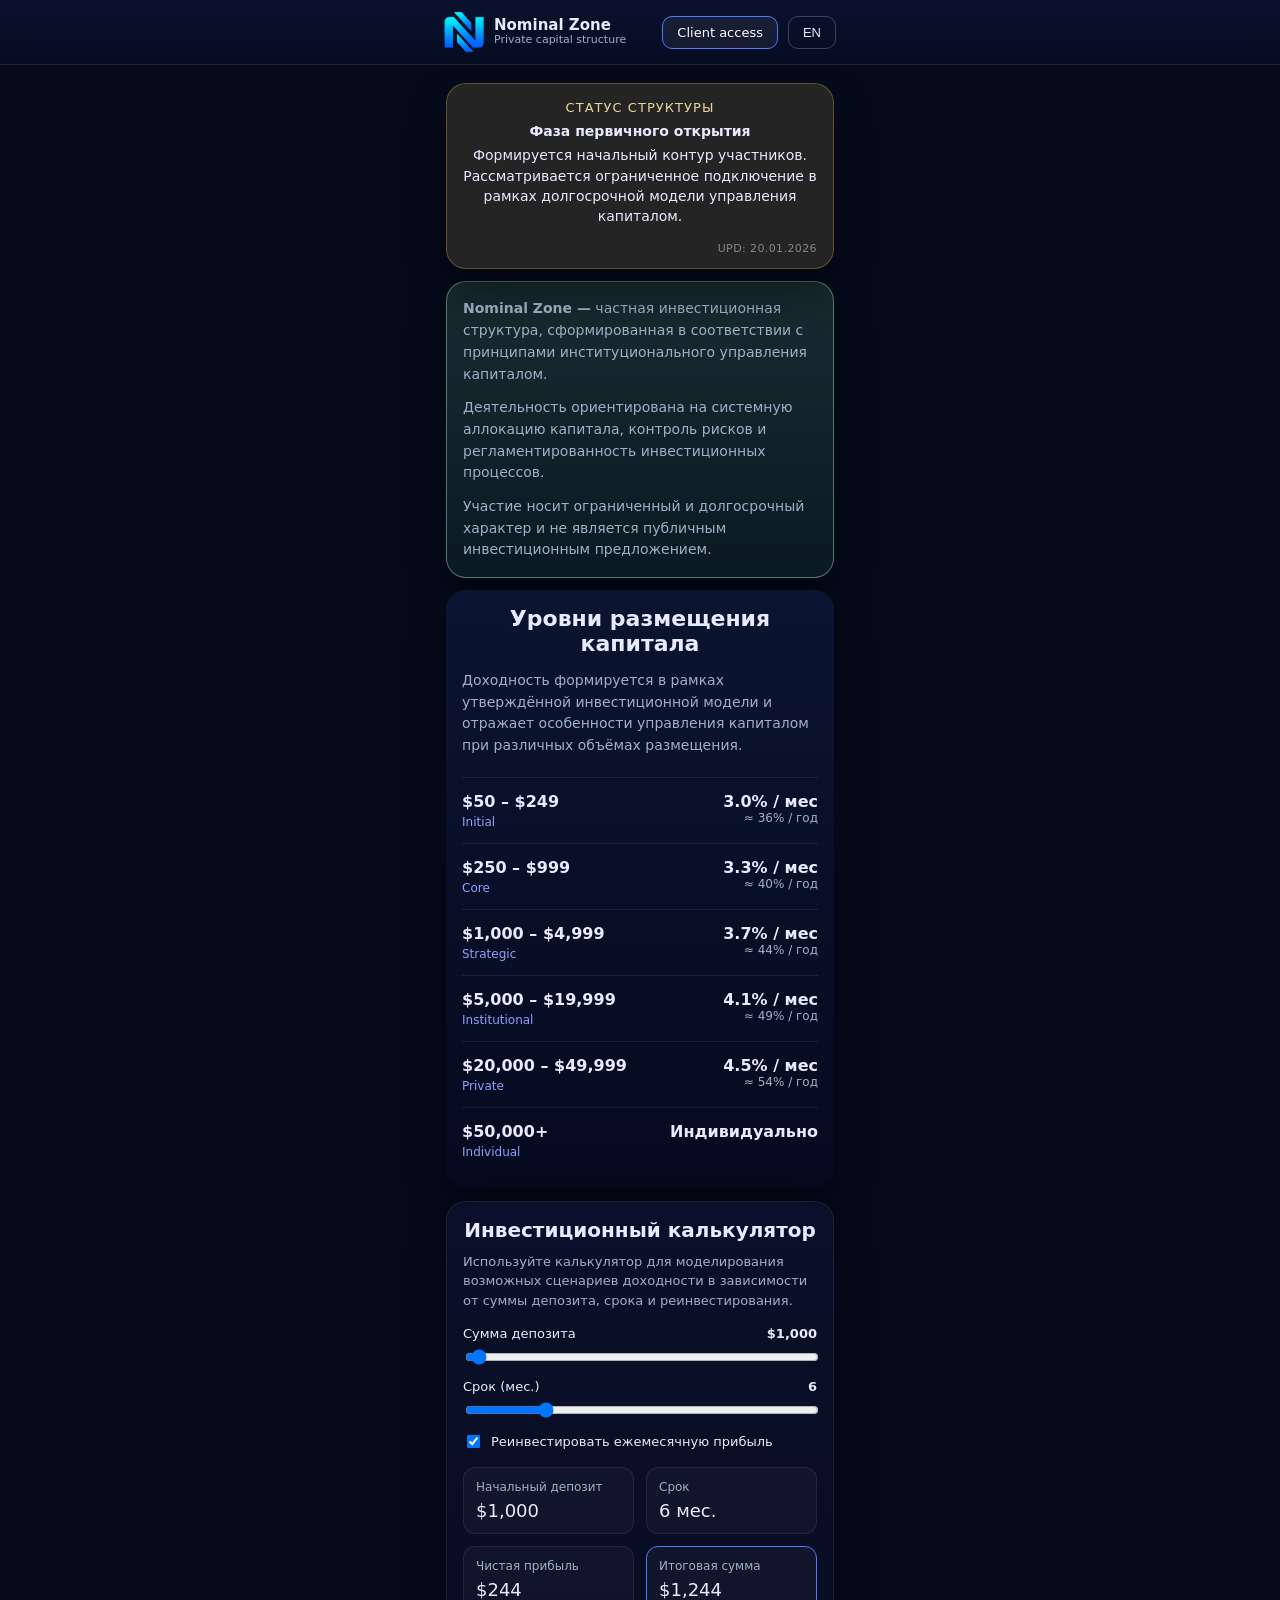
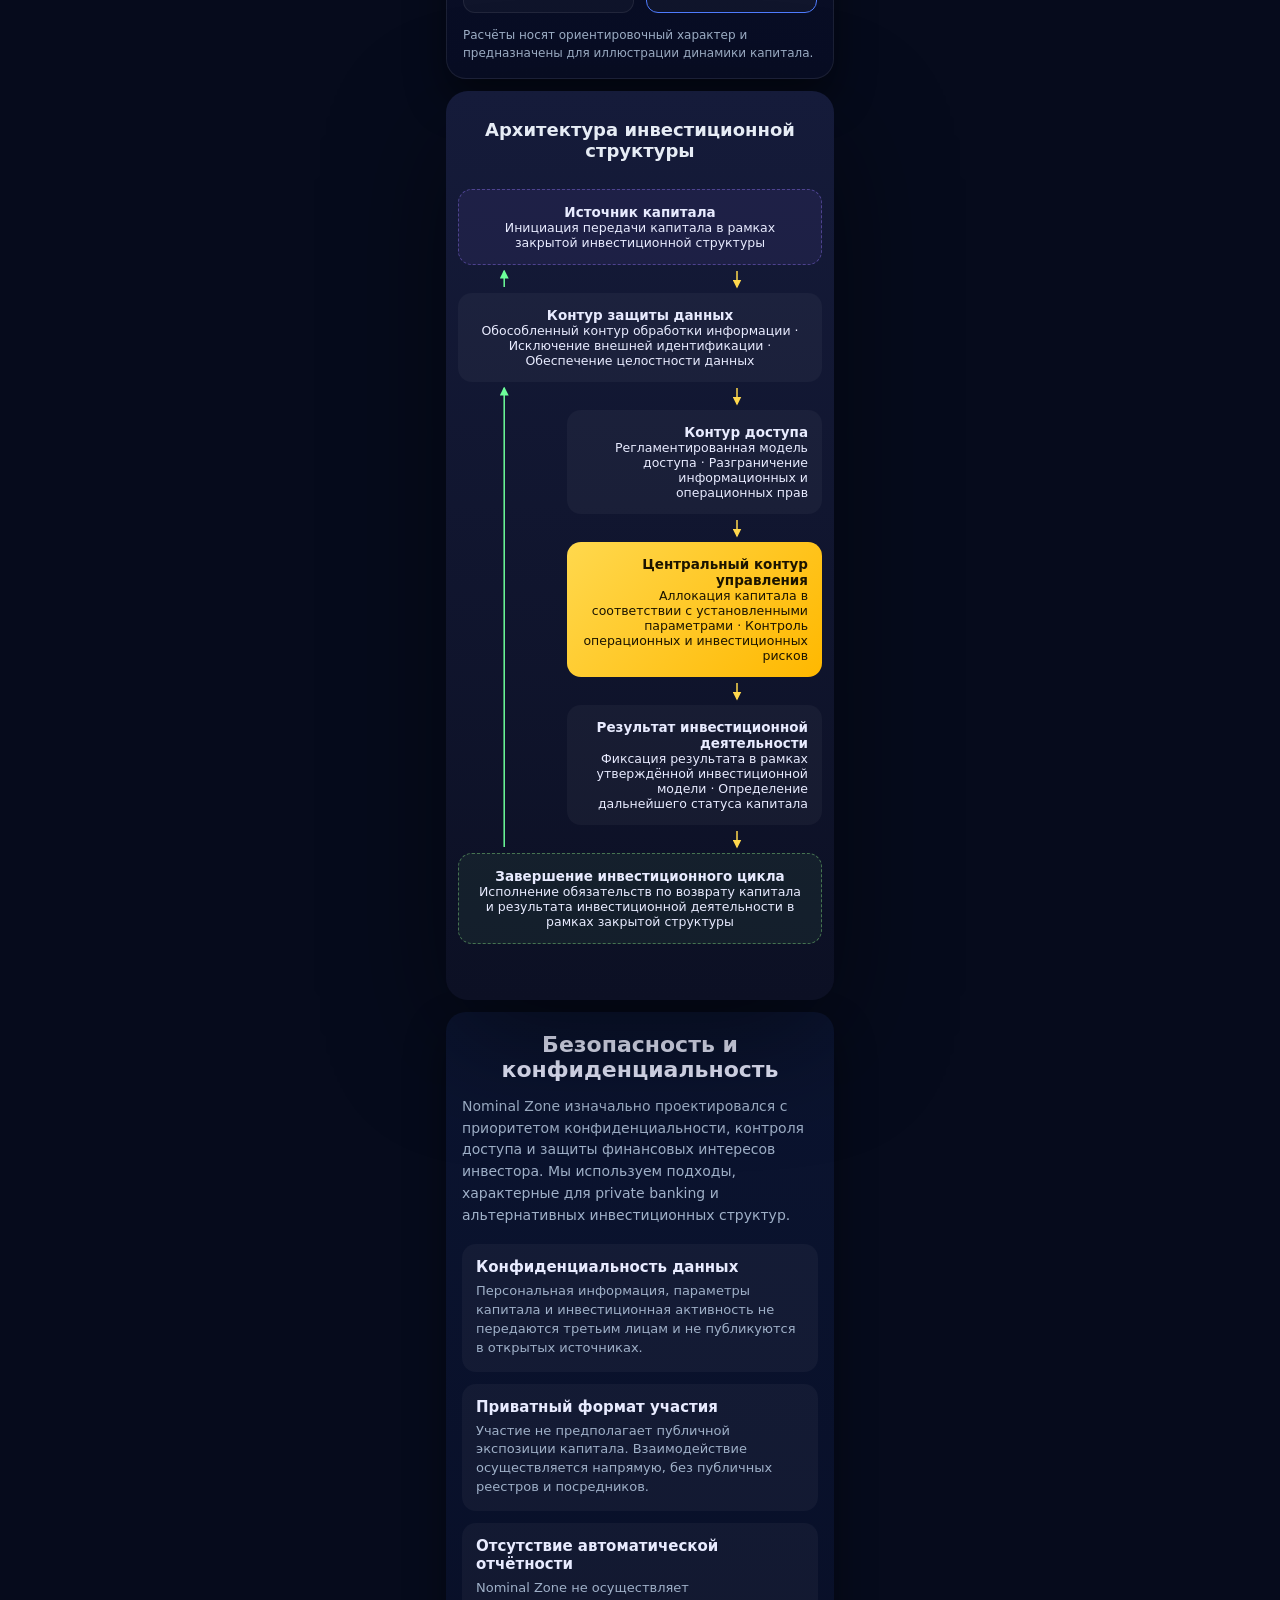
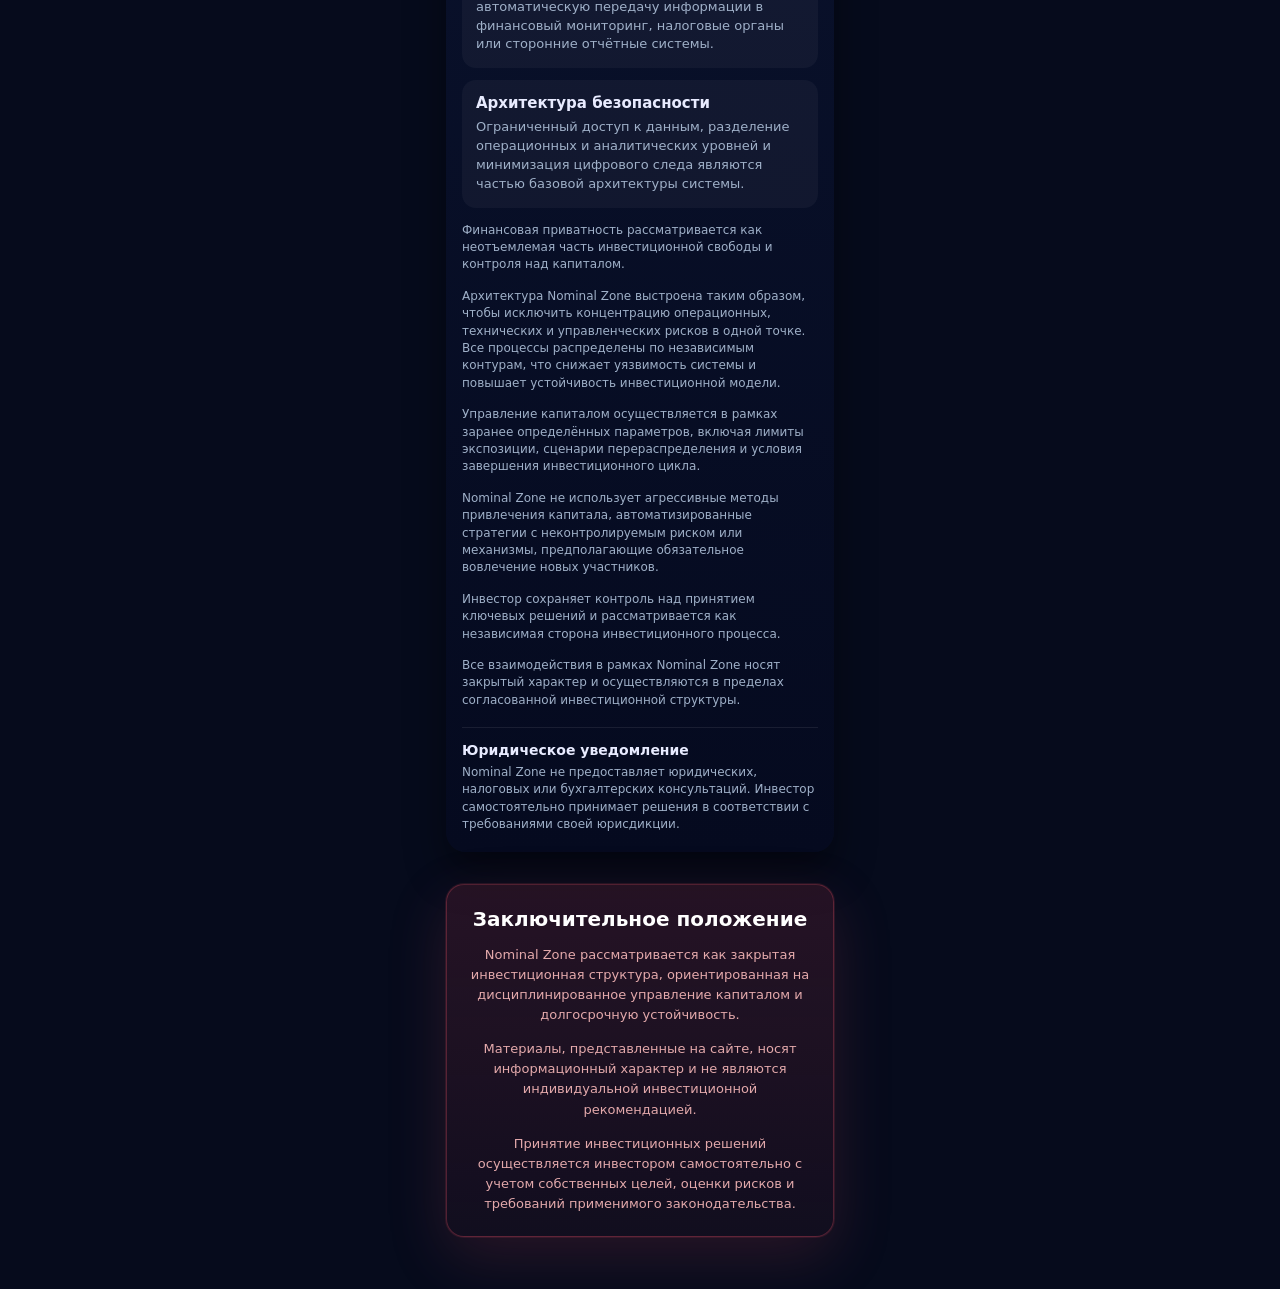
==== commit 284bb883: "Add files via upload" ====
--- a/index.html
+++ b/index.html
@@ -1171,7 +1171,7 @@
     </div>
 
     <div class="nz-actions">
-      <button class="nz-btn nz-btn-primary">Client access</button>
+      <a href="NZ_access_investors_FINAL_VALIDATED.html" class="nz-btn nz-btn-primary" style="text-decoration:none;">Client access</a>
 
       <div class="nz-lang">
         <button class="nz-btn" id="langBtn">EN</button>
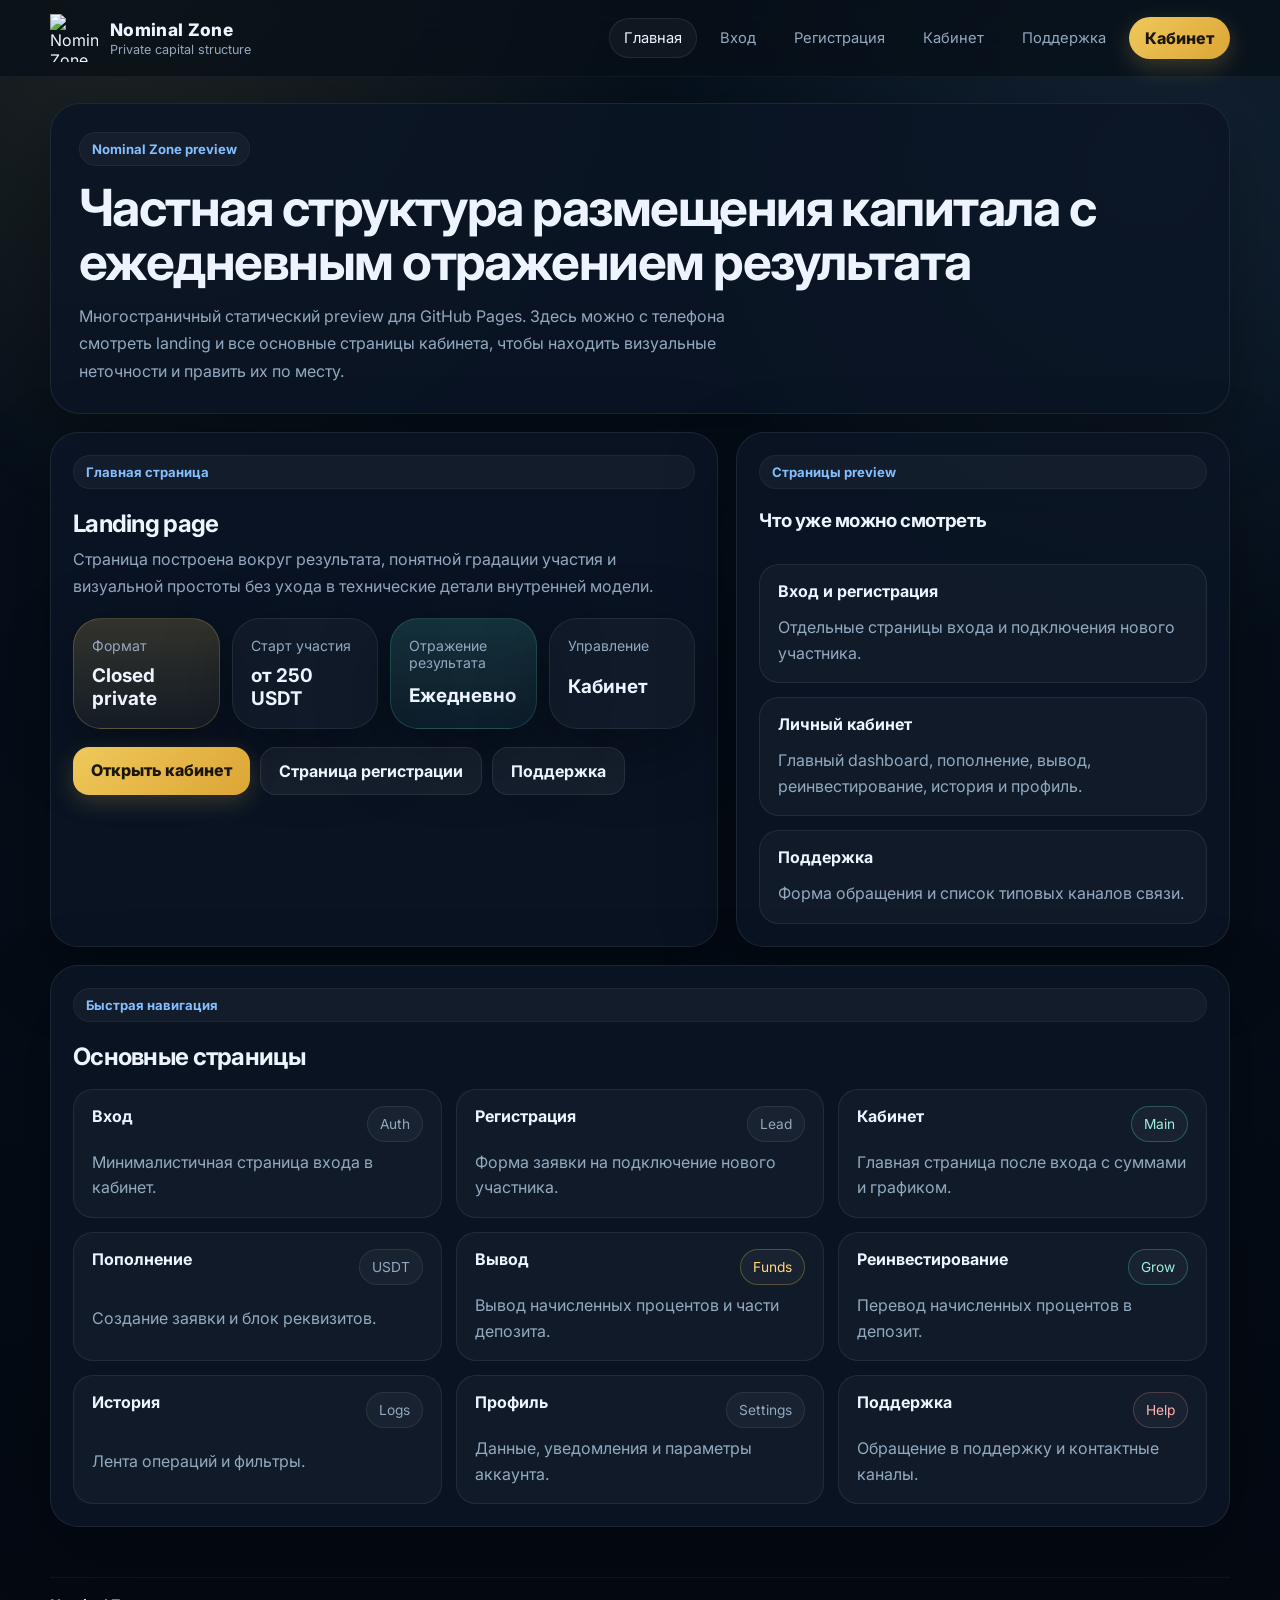
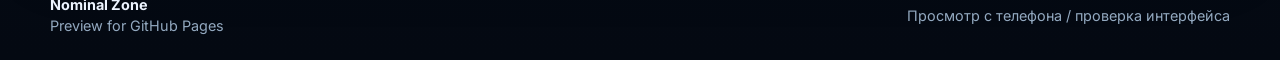
==== commit a507b18c: "Add files via upload" ====
--- a/index.html
+++ b/index.html
@@ -1,2951 +1,159 @@
 <!DOCTYPE html>
 <html lang="ru">
 <head>
-<meta charset="UTF-8">
-<meta name="viewport" content="width=device-width, initial-scale=1.0">
-<title>Nominal Zone</title>
+  <meta charset="UTF-8" />
+  <meta name="viewport" content="width=device-width, initial-scale=1.0" />
+  <title>Nominal Zone</title>
+  <meta name="description" content="Nominal Zone preview" />
+  <link rel="preconnect" href="https://fonts.googleapis.com">
+  <link rel="preconnect" href="https://fonts.gstatic.com" crossorigin>
+  <link href="https://fonts.googleapis.com/css2?family=Inter:wght@400;500;600;700;800&display=swap" rel="stylesheet">
+  <link rel="stylesheet" href="styles.css" />
+</head>
+<body data-page="home">
+  <header class="site-header">
+    <div class="container nav">
+      <a class="brand" href="index.html">
+        <img src="assets/logo.svg" alt="Nominal Zone" class="brand-logo" />
+        <div class="brand-text">
+          <span class="brand-name">Nominal Zone</span>
+          <span class="brand-sub">Private capital structure</span>
+        </div>
+      </a>
 
-<style>
-:root{
-  --bg:#060B1C;
-  --glass:rgba(12,20,45,0.55);
-  --border:rgba(255,255,255,0.08);
-  --text:#e6ecf5;
-  --muted:#9fb0c8;
-  --yellow-bg:rgba(196,170,80,0.16);
-  --yellow-br:rgba(196,170,80,0.35);
-  --green-bg:rgba(90,160,120,0.14);
-  --green-br:rgba(90,160,120,0.35);
-  --line:rgba(255,255,255,.08);
-  --accent:#8b5cf6;
-}
+      <nav class="nav-menu">
+        <a class="nav-link" data-nav="home" href="index.html">Главная</a>
+        <a class="nav-link" data-nav="login" href="login.html">Вход</a>
+        <a class="nav-link" data-nav="register" href="register.html">Регистрация</a>
+        <a class="nav-link" data-nav="dashboard" href="dashboard.html">Кабинет</a>
+        <a class="nav-link" data-nav="support" href="support.html">Поддержка</a>
+        <a class="nav-cta" href="dashboard.html">Кабинет</a>
+      </nav>
+    </div>
+  </header>
 
-*{box-sizing:border-box}
-body{
-  margin:0;
-  background:#060B1C;
-  color:var(--text);
-  font-family:-apple-system,BlinkMacSystemFont,"Segoe UI",Roboto,Arial,sans-serif;
-}
-
-/* HEADER */
-.header{
-  position:sticky;
-  top:0;
-  z-index:1000;
-  background:var(--glass);
-  backdrop-filter: blur(16px) saturate(140%);
-  border-bottom:1px solid var(--border);
-}
-.header-inner{
-  max-width:420px;
-  margin:0 auto;
-  padding:12px 16px;
-  display:flex;
-  align-items:center;
-  justify-content:space-between;
-}
-.brand{
-  display:flex;
-  align-items:center;
-  gap:0px;
-}
-.brand img{width:58px;height:58px}
-.brand span{font-size:16px;font-weight:600}
-.brand-text{display:flex;flex-direction:column;line-height:1.1}
-.brand-sub{
-  font-size:11px;
-  color:var(--muted);
-  margin-top:2px;
-}
-.header-btn{
-  width:auto;
-  padding:10px 16px;
-  border-radius:14px;
-  background:linear-gradient(180deg,rgba(40,110,200,.18),rgba(20,60,120,.12));
-  border:1px solid rgba(90,150,255,.35);
-  color:#dfe6ff;
-  font-weight:600;
-  font-size:14px;
-  white-space:nowrap;
-}
-
-/* LAYOUT */
-main{
-  max-width:420px;
-  margin:0 auto;
-  padding:18px 16px 40px;
-}
-.section{margin-bottom:12px}
-.card{
-  border-radius:20px;
-  padding:16px;
-  box-shadow:0 20px 40px rgba(0,0,0,.45);
-}
-
-/* PHASE */
-.phase{
-  background:var(--yellow-bg);
-  border:1px solid var(--yellow-br);
-  text-align:center;
-  position:relative;
-}
-.phase-upd{
-  position:absolute;
-  top:12px;
-  right:14px;
-  margin:0;
-  font-size:10px;
-  letter-spacing:.06em;
-  color:rgba(230,216,154,0.35);
-}
-.phase-title{
-  font-size:13px;
-  letter-spacing:.08em;
-  text-transform:uppercase;
-  color:#e6d89a;
-  margin-bottom:6px;
-}
-.phase-text{
-  font-size:14px;
-  line-height:1.45;
-}
-.phase-text strong{
-  display:block;
-  margin-bottom:4px;
-}
-
-/* INFO */
-.info{
-  background:linear-gradient(180deg, rgba(90,160,120,0.22), rgba(40,90,70,0.18));
-  border:1.5px solid rgba(120,200,160,0.55);
-}
-.info p{
-  margin:0;
-  font-size:14px;
-  line-height:1.55;
-  color:var(--muted);
-}
-
-/* CAPITAL LEVELS */
-.capital-levels{
-  background:linear-gradient(180deg,#0b1430,#050a1f);
-}
-.capital-title{
-  margin:0 0 14px;
-  text-align:center;
-  font-size:22px;
-}
-.capital-desc{
-  margin-bottom:20px;
-  font-size:14px;
-  line-height:1.55;
-  color:var(--muted);
-}
-.level-row{
-  display:flex;
-  justify-content:space-between;
-  padding:14px 0;
-  border-top:1px solid var(--line);
-}
-.level-row:first-child{border-top:none}
-.left{display:flex;flex-direction:column;gap:4px}
-.range{font-weight:600}
-.level-name{font-size:12px;color:#8fa1ff}
-.right{text-align:right}
-.month{font-weight:600}
-.year{font-size:12px;color:var(--muted)}
-
-/* CALCULATOR */
-.calc{
-  background:linear-gradient(180deg,#0b102a,#080d24);
-  border:1px solid var(--border);
-}
-.calc h2{
-  margin:0 0 10px;
-  text-align:center;
-  font-size:20px;
-}
-.calc .desc{
-  color:var(--muted);
-  font-size:13px;
-  line-height:1.5;
-  margin-bottom:16px;
-}
-.label{
-  display:flex;
-  justify-content:space-between;
-  font-size:13px;
-  margin-bottom:6px;
-}
-input[type=range]{width:100%;margin-bottom:14px}
-.checkbox{
-  display:flex;
-  align-items:center;
-  gap:8px;
-  font-size:13px;
-  margin-bottom:16px;
-}
-.results{
-  display:grid;
-  grid-template-columns:1fr 1fr;
-  gap:12px;
-}
-.box{
-  background:rgba(255,255,255,.03);
-  border:1px solid var(--border);
-  border-radius:12px;
-  padding:12px;
-}
-.box .title{
-  font-size:12px;
-  color:var(--muted);
-  margin-bottom:6px;
-}
-.box .value{font-size:18px}
-.box.total{border:1.5px solid var(--accent)}
-.note{
-  margin-top:14px;
-  font-size:12px;
-  color:var(--muted);
-  line-height:1.4;
-}
-
-/* ===== CLOSING STATEMENT (matched) ===== */
-.closing-block{
-  padding:22px 18px; /* match reference */
-  border-radius:18px;
-  background:linear-gradient(180deg, rgba(155,50,70,0.22), rgba(155,50,70,0.08));
-  border:1px solid rgba(200,70,90,0.35);
-  text-align:center;
-  box-shadow:
-    0 0 0 1px rgba(200,70,90,0.15),
-    0 20px 60px rgba(200,70,90,0.18);
-}
-.closing-block h2{
-  margin:0 0 14px;
-  font-size:20px;
-  font-weight:600;
-}
-.closing-block p{
-  margin:0 0 14px;
-  font-size:13px;
-  line-height:1.55;
-  color:var(--muted);
-}
-.closing-block p:last-child{ margin-bottom:0; }
+  <main class="page-section">
+    <div class="container page-grid">
+      <section class="page-title-wrap">
+        <span class="kicker">Nominal Zone preview</span>
+        <h1 class="page-title">Частная структура размещения капитала с ежедневным отражением результата</h1>
+        <p class="page-subtitle">Многостраничный статический preview для GitHub Pages. Здесь можно с телефона смотреть landing и все основные страницы кабинета, чтобы находить визуальные неточности и править их по месту.</p>
+      </section>
 
 
-/* === Closing text color ONLY (scoped) === */
-.closing-scope h2,
-.closing-scope .closing-title{
-  color:#ffffff !important;
-}
-.closing-scope p{
-  color: rgba(255, 190, 190, 0.88) !important;
-}
+    <section class="grid-2">
+      <div class="hero-card">
+        <div class="section-head">
+          <span class="kicker">Главная страница</span>
+          <h2>Landing page</h2>
+          <p>Страница построена вокруг результата, понятной градации участия и визуальной простоты без ухода в технические детали внутренней модели.</p>
+        </div>
 
+        <div class="metric-grid">
+          <article class="metric-card emphasis">
+            <span>Формат</span>
+            <strong>Closed private</strong>
+          </article>
+          <article class="metric-card">
+            <span>Старт участия</span>
+            <strong>от 250 USDT</strong>
+          </article>
+          <article class="metric-card soft">
+            <span>Отражение результата</span>
+            <strong>Ежедневно</strong>
+          </article>
+          <article class="metric-card">
+            <span>Управление</span>
+            <strong>Кабинет</strong>
+          </article>
+        </div>
 
-.nz-btn-primary{
-  background: #4f7cff;
-  border-color: #4f7cff !important;
-  color:#ffffff;
-}
-.nz-btn-primary:hover,
-.nz-btn-primary:focus{
-  background: #5f8dff;
-}
-
-
-/* Client access — institutional glass (FINAL) */
-.nz-btn-primary{
-  background: rgba(255,255,255,0.06);
-  border: 1px solid rgba(120,160,255,0.55);
-  color: #ffffff;
-}
-
-.nz-btn-primary:hover,
-.nz-btn-primary:focus{
-  background: rgba(120,160,255,0.12);
-  border-color: rgba(120,160,255,0.85);
-}
-
-
-/* UPD label — bottom right inside status card */
-.status-card, .card.phase, .phase {
-  position: relative;
-  padding-bottom: 42px;
-}
-.status-upd{
-  position:absolute;
-  right:16px;
-  bottom:14px;
-  font-size:11px;
-  line-height:1;
-  letter-spacing:0.4px;
-  color:rgba(255,255,255,0.45);
-  white-space:nowrap;
-  pointer-events:none;
-}
-
-</style>
-
-<style>
-/* === SCHEME TEXT SCALE OVERRIDE (NO CODE CHANGES) === */
-.card .wrapper{
-  font-size:13px;
-}
-.card .wrapper strong{
-  font-size:14px;
-}
-@media (max-width: 480px){
-  .card .wrapper{
-    font-size:12px;
-  }
-  .card .wrapper strong{
-    font-size:13px;
-  }
-}
-
-.nz-btn-primary{
-  background: #4f7cff;
-  border-color: #4f7cff !important;
-  color:#ffffff;
-}
-.nz-btn-primary:hover,
-.nz-btn-primary:focus{
-  background: #5f8dff;
-}
-
-
-/* Client access — institutional glass (FINAL) */
-.nz-btn-primary{
-  background: rgba(255,255,255,0.06);
-  border: 1px solid rgba(120,160,255,0.55);
-  color: #ffffff;
-}
-
-.nz-btn-primary:hover,
-.nz-btn-primary:focus{
-  background: rgba(120,160,255,0.12);
-  border-color: rgba(120,160,255,0.85);
-}
-
-
-/* UPD label — bottom right inside status card */
-.status-card, .card.phase, .phase {
-  position: relative;
-  padding-bottom: 42px;
-}
-.status-upd{
-  position:absolute;
-  right:16px;
-  bottom:14px;
-  font-size:11px;
-  line-height:1;
-  letter-spacing:0.4px;
-  color:rgba(255,255,255,0.45);
-  white-space:nowrap;
-  pointer-events:none;
-}
-
-</style>
-
-
-<style>
-/* === SCHEME COMPACT OVERRIDE === */
-section .wrapper{
-  margin:0 auto !important;
-  padding:20px 12px !important;
-}
-
-section .wrapper .block{
-  margin:20px 0 !important;
-  padding:14px 14px !important;
-}
-
-@media (max-width:480px){
-  section .wrapper{
-    padding:16px 8px !important;
-  }
-  section .wrapper .block{
-    margin:14px 0 !important;
-    padding:12px 12px !important;
-  }
-}
-
-.nz-btn-primary{
-  background: #4f7cff;
-  border-color: #4f7cff !important;
-  color:#ffffff;
-}
-.nz-btn-primary:hover,
-.nz-btn-primary:focus{
-  background: #5f8dff;
-}
-
-
-/* Client access — institutional glass (FINAL) */
-.nz-btn-primary{
-  background: rgba(255,255,255,0.06);
-  border: 1px solid rgba(120,160,255,0.55);
-  color: #ffffff;
-}
-
-.nz-btn-primary:hover,
-.nz-btn-primary:focus{
-  background: rgba(120,160,255,0.12);
-  border-color: rgba(120,160,255,0.85);
-}
-
-
-/* UPD label — bottom right inside status card */
-.status-card, .card.phase, .phase {
-  position: relative;
-  padding-bottom: 42px;
-}
-.status-upd{
-  position:absolute;
-  right:16px;
-  bottom:14px;
-  font-size:11px;
-  line-height:1;
-  letter-spacing:0.4px;
-  color:rgba(255,255,255,0.45);
-  white-space:nowrap;
-  pointer-events:none;
-}
-
-</style>
-
-
-<style>
-/* === SCHEME RIGHT ALIGN OVERRIDE === */
-/* Контур доступа, Центральный контур управления, Результат */
-#wrapper #access,
-#wrapper #core,
-#wrapper #result{
-  margin-left:auto !important;
-  margin-right:0 !important;
-  text-align:right !important;
-  width:85% !important;
-}
-
-/* Mobile fine-tuning */
-@media (max-width:480px){
-  #wrapper #access,
-  #wrapper #core,
-  #wrapper #result{
-    width:90% !important;
-  }
-}
-
-.nz-btn-primary{
-  background: #4f7cff;
-  border-color: #4f7cff !important;
-  color:#ffffff;
-}
-.nz-btn-primary:hover,
-.nz-btn-primary:focus{
-  background: #5f8dff;
-}
-
-
-/* Client access — institutional glass (FINAL) */
-.nz-btn-primary{
-  background: rgba(255,255,255,0.06);
-  border: 1px solid rgba(120,160,255,0.55);
-  color: #ffffff;
-}
-
-.nz-btn-primary:hover,
-.nz-btn-primary:focus{
-  background: rgba(120,160,255,0.12);
-  border-color: rgba(120,160,255,0.85);
-}
-
-
-/* UPD label — bottom right inside status card */
-.status-card, .card.phase, .phase {
-  position: relative;
-  padding-bottom: 42px;
-}
-.status-upd{
-  position:absolute;
-  right:16px;
-  bottom:14px;
-  font-size:11px;
-  line-height:1;
-  letter-spacing:0.4px;
-  color:rgba(255,255,255,0.45);
-  white-space:nowrap;
-  pointer-events:none;
-}
-
-</style>
-
-
-<style>
-/* === SCHEME RIGHT BLOCKS WIDTH 70% === */
-#wrapper #access,
-#wrapper #core,
-#wrapper #result{
-  width:70% !important;
-}
-
-.nz-btn-primary{
-  background: #4f7cff;
-  border-color: #4f7cff !important;
-  color:#ffffff;
-}
-.nz-btn-primary:hover,
-.nz-btn-primary:focus{
-  background: #5f8dff;
-}
-
-
-/* Client access — institutional glass (FINAL) */
-.nz-btn-primary{
-  background: rgba(255,255,255,0.06);
-  border: 1px solid rgba(120,160,255,0.55);
-  color: #ffffff;
-}
-
-.nz-btn-primary:hover,
-.nz-btn-primary:focus{
-  background: rgba(120,160,255,0.12);
-  border-color: rgba(120,160,255,0.85);
-}
-
-
-/* UPD label — bottom right inside status card */
-.status-card, .card.phase, .phase {
-  position: relative;
-  padding-bottom: 42px;
-}
-.status-upd{
-  position:absolute;
-  right:16px;
-  bottom:14px;
-  font-size:11px;
-  line-height:1;
-  letter-spacing:0.4px;
-  color:rgba(255,255,255,0.45);
-  white-space:nowrap;
-  pointer-events:none;
-}
-
-</style>
-
-
-<style>
-/* === SCHEME SPACING + TYPO REFINEMENT === */
-
-/* Increase vertical spacing so arrows don't overlap blocks */
-#wrapper .block{
-  margin:28px 0 !important;
-}
-
-/* Wrapper breathing space */
-#wrapper{
-  padding-top:28px !important;
-  padding-bottom:28px !important;
-}
-
-/* Typography tuning */
-#wrapper{
-  font-size:12.5px;
-}
-#wrapper strong{
-  font-size:13.5px;
-}
-
-/* Mobile fine tuning */
-@media (max-width:480px){
-  #wrapper .block{
-    margin:24px 0 !important;
-  }
-  #wrapper{
-    font-size:12px;
-  }
-  #wrapper strong{
-    font-size:13px;
-  }
-}
-
-.nz-btn-primary{
-  background: #4f7cff;
-  border-color: #4f7cff !important;
-  color:#ffffff;
-}
-.nz-btn-primary:hover,
-.nz-btn-primary:focus{
-  background: #5f8dff;
-}
-
-
-/* Client access — institutional glass (FINAL) */
-.nz-btn-primary{
-  background: rgba(255,255,255,0.06);
-  border: 1px solid rgba(120,160,255,0.55);
-  color: #ffffff;
-}
-
-.nz-btn-primary:hover,
-.nz-btn-primary:focus{
-  background: rgba(120,160,255,0.12);
-  border-color: rgba(120,160,255,0.85);
-}
-
-
-/* UPD label — bottom right inside status card */
-.status-card, .card.phase, .phase {
-  position: relative;
-  padding-bottom: 42px;
-}
-.status-upd{
-  position:absolute;
-  right:16px;
-  bottom:14px;
-  font-size:11px;
-  line-height:1;
-  letter-spacing:0.4px;
-  color:rgba(255,255,255,0.45);
-  white-space:nowrap;
-  pointer-events:none;
-}
-
-</style>
-
-
-<style>
-/* === SCHEME TITLE === */
-.scheme-title{
-  margin: 24px 0 16px;
-  text-align: center;
-  font-size: 20px;
-  font-weight: 600;
-  color: #e6ecf5;
-}
-@media (max-width:480px){
-  .scheme-title{
-    margin: 20px 0 14px;
-    font-size: 18px;
-  }
-}
-
-.nz-btn-primary{
-  background: #4f7cff;
-  border-color: #4f7cff !important;
-  color:#ffffff;
-}
-.nz-btn-primary:hover,
-.nz-btn-primary:focus{
-  background: #5f8dff;
-}
-
-
-/* Client access — institutional glass (FINAL) */
-.nz-btn-primary{
-  background: rgba(255,255,255,0.06);
-  border: 1px solid rgba(120,160,255,0.55);
-  color: #ffffff;
-}
-
-.nz-btn-primary:hover,
-.nz-btn-primary:focus{
-  background: rgba(120,160,255,0.12);
-  border-color: rgba(120,160,255,0.85);
-}
-
-
-/* UPD label — bottom right inside status card */
-.status-card, .card.phase, .phase {
-  position: relative;
-  padding-bottom: 42px;
-}
-.status-upd{
-  position:absolute;
-  right:16px;
-  bottom:14px;
-  font-size:11px;
-  line-height:1;
-  letter-spacing:0.4px;
-  color:rgba(255,255,255,0.45);
-  white-space:nowrap;
-  pointer-events:none;
-}
-
-</style>
-
-
-<style>
-/* === SCHEME TITLE INSIDE BLOCK === */
-.scheme-title-inner{
-  margin: 0 0 18px;
-  text-align: center;
-  font-size: 18px;
-  font-weight: 600;
-  color: #e6ecf5;
-}
-@media (max-width:480px){
-  .scheme-title-inner{
-    font-size: 16px;
-    margin-bottom: 16px;
-  }
-}
-
-.nz-btn-primary{
-  background: #4f7cff;
-  border-color: #4f7cff !important;
-  color:#ffffff;
-}
-.nz-btn-primary:hover,
-.nz-btn-primary:focus{
-  background: #5f8dff;
-}
-
-
-/* Client access — institutional glass (FINAL) */
-.nz-btn-primary{
-  background: rgba(255,255,255,0.06);
-  border: 1px solid rgba(120,160,255,0.55);
-  color: #ffffff;
-}
-
-.nz-btn-primary:hover,
-.nz-btn-primary:focus{
-  background: rgba(120,160,255,0.12);
-  border-color: rgba(120,160,255,0.85);
-}
-
-
-/* UPD label — bottom right inside status card */
-.status-card, .card.phase, .phase {
-  position: relative;
-  padding-bottom: 42px;
-}
-.status-upd{
-  position:absolute;
-  right:16px;
-  bottom:14px;
-  font-size:11px;
-  line-height:1;
-  letter-spacing:0.4px;
-  color:rgba(255,255,255,0.45);
-  white-space:nowrap;
-  pointer-events:none;
-}
-
-</style>
-
-
-<style>
-/* === SCHEME TITLE (INSIDE, ABOVE FIRST BLOCK) === */
-.scheme-title-inner{
-  margin: 0 0 20px;
-  text-align: center;
-  font-size: 18px;
-  font-weight: 600;
-  color: #e6ecf5;
-}
-@media (max-width:480px){
-  .scheme-title-inner{
-    font-size: 16px;
-    margin-bottom: 16px;
-  }
-}
-
-.nz-btn-primary{
-  background: #4f7cff;
-  border-color: #4f7cff !important;
-  color:#ffffff;
-}
-.nz-btn-primary:hover,
-.nz-btn-primary:focus{
-  background: #5f8dff;
-}
-
-
-/* Client access — institutional glass (FINAL) */
-.nz-btn-primary{
-  background: rgba(255,255,255,0.06);
-  border: 1px solid rgba(120,160,255,0.55);
-  color: #ffffff;
-}
-
-.nz-btn-primary:hover,
-.nz-btn-primary:focus{
-  background: rgba(120,160,255,0.12);
-  border-color: rgba(120,160,255,0.85);
-}
-
-
-/* UPD label — bottom right inside status card */
-.status-card, .card.phase, .phase {
-  position: relative;
-  padding-bottom: 42px;
-}
-.status-upd{
-  position:absolute;
-  right:16px;
-  bottom:14px;
-  font-size:11px;
-  line-height:1;
-  letter-spacing:0.4px;
-  color:rgba(255,255,255,0.45);
-  white-space:nowrap;
-  pointer-events:none;
-}
-
-</style>
-
-
-<style>
-/* === SCHEME TITLE VISIBILITY FIX === */
-#wrapper{
-  padding-top: 28px !important; /* create space for title */
-}
-
-.scheme-title-inner{
-  display: block !important;
-  position: relative;
-  z-index: 5;
-  margin: 0 0 20px;
-  text-align: center;
-  font-size: 18px;
-  font-weight: 600;
-  color: #e6ecf5;
-}
-
-@media (max-width:480px){
-  .scheme-title-inner{
-    font-size: 16px;
-    margin-bottom: 16px;
-  }
-}
-
-/* ===== SECURITY BLOCK (FINAL MATCH) ===== */
-.security-wrap{
-  max-width:420px;
-  margin:0 auto;
-  padding:24px 16px 40px;
-}
-.security-block{
-  background:linear-gradient(180deg,#0b1430,#050a1f);
-  border-radius:20px;
-  padding:20px 16px 18px;
-  box-shadow:0 20px 40px rgba(0,0,0,.45);
-}
-.security-block h2{
-  margin:0 0 14px;
-  text-align:center;
-  font-size:22px;
-  font-weight:600;
-}
-.security-lead{
-  font-size:14px;
-  line-height:1.55;
-  color:var(--muted);
-  margin-bottom:18px;
-}
-.security-items{
-  display:flex;
-  flex-direction:column;
-  gap:12px;
-}
-.security-item{
-  background:rgba(255,255,255,.04);
-  border-radius:14px;
-  padding:14px;
-}
-.security-item h3{
-  margin:0 0 6px;
-  font-size:15px;
-  font-weight:600;
-}
-.security-item p{
-  margin:0;
-  font-size:13px;
-  line-height:1.45;
-  color:var(--muted);
-}
-.security-note{
-  margin-top:14px;
-  font-size:12px;
-  line-height:1.45;
-  color:var(--muted);
-}
-.security-terms{
-  margin-top:18px;
-  padding-top:14px;
-  border-top:1px solid var(--line);
-}
-.security-terms h4{
-  margin:0 0 6px;
-  font-size:14px;
-}
-.security-terms p{
-  margin:0;
-  font-size:12px;
-  line-height:1.45;
-  color:var(--muted);
-}
-
-
-.nz-btn-primary{
-  background: #4f7cff;
-  border-color: #4f7cff !important;
-  color:#ffffff;
-}
-.nz-btn-primary:hover,
-.nz-btn-primary:focus{
-  background: #5f8dff;
-}
-
-
-/* Client access — institutional glass (FINAL) */
-.nz-btn-primary{
-  background: rgba(255,255,255,0.06);
-  border: 1px solid rgba(120,160,255,0.55);
-  color: #ffffff;
-}
-
-.nz-btn-primary:hover,
-.nz-btn-primary:focus{
-  background: rgba(120,160,255,0.12);
-  border-color: rgba(120,160,255,0.85);
-}
-
-
-/* UPD label — bottom right inside status card */
-.status-card, .card.phase, .phase {
-  position: relative;
-  padding-bottom: 42px;
-}
-.status-upd{
-  position:absolute;
-  right:16px;
-  bottom:14px;
-  font-size:11px;
-  line-height:1;
-  letter-spacing:0.4px;
-  color:rgba(255,255,255,0.45);
-  white-space:nowrap;
-  pointer-events:none;
-}
-
-</style>
-
-
-<style>
-/* spacing fix v2: force gap before closing */
-.closing-block{ margin-top: 32px !important; }
-
-.nz-btn-primary{
-  background: #4f7cff;
-  border-color: #4f7cff !important;
-  color:#ffffff;
-}
-.nz-btn-primary:hover,
-.nz-btn-primary:focus{
-  background: #5f8dff;
-}
-
-
-/* Client access — institutional glass (FINAL) */
-.nz-btn-primary{
-  background: rgba(255,255,255,0.06);
-  border: 1px solid rgba(120,160,255,0.55);
-  color: #ffffff;
-}
-
-.nz-btn-primary:hover,
-.nz-btn-primary:focus{
-  background: rgba(120,160,255,0.12);
-  border-color: rgba(120,160,255,0.85);
-}
-
-
-/* UPD label — bottom right inside status card */
-.status-card, .card.phase, .phase {
-  position: relative;
-  padding-bottom: 42px;
-}
-.status-upd{
-  position:absolute;
-  right:16px;
-  bottom:14px;
-  font-size:11px;
-  line-height:1;
-  letter-spacing:0.4px;
-  color:rgba(255,255,255,0.45);
-  white-space:nowrap;
-  pointer-events:none;
-}
-
-</style>
-
-
-<style>
-:root{
-  --bg:#060B1C;
-  --text:#e6ecf5;
-  --muted:#9fb0c8;
-  --accent:#4f7cff;
-  --border:rgba(255,255,255,0.08);
-}
-
-/* PAGE */
-*{box-sizing:border-box}
-body{
-  margin:0;
-  background:var(--bg);
-  color:var(--text);
-  font-family:-apple-system,BlinkMacSystemFont,"Segoe UI",Roboto,Arial,sans-serif;
-  min-height:200vh; /* just to test sticky */
-}
-
-/* ===== HEADER (RESET, ISOLATED) ===== */
-.nz-header{
-  position:sticky;
-  top:0;
-  z-index:1000;
-
-  /* A — dense institutional glass, color A */
-  background:linear-gradient(
-    180deg,
-    rgba(10,18,48,0.88) 0%,
-    rgba(7,13,34,0.92) 100%
-  );
-  backdrop-filter: blur(12px) saturate(115%);
-  -webkit-backdrop-filter: blur(12px) saturate(115%);
-
-  border-bottom:1px solid var(--border);
-}
-
-.nz-header-inner{
-  max-width:420px;
-  margin:0 auto;
-  padding:12px 14px;
-  display:flex;
-  align-items:center;
-  justify-content:space-between;
-  gap:12px;
-}
-
-/* BRAND */
-.nz-brand{
-  display:flex;
-  align-items:center;
-  gap:10px;
-}
-.nz-brand img{
-  width:40px;
-  height:40px;
-}
-.nz-brand-text{
-  display:flex;
-  flex-direction:column;
-  line-height:1.15;
-}
-.nz-brand-name{
-  font-size:15px;
-  font-weight:600;
-}
-.nz-brand-sub{
-  font-size:11px;
-  color:var(--muted);
-}
-
-/* ACTIONS */
-.nz-actions{
-  display:flex;
-  align-items:center;
-  gap:10px;
-}
-
-/* BUTTONS — flat, accent on interaction */
-.nz-btn{
-  padding:8px 14px;
-  border-radius:10px;
-  background:transparent;
-  border:1px solid rgba(255,255,255,0.22);
-  color:var(--text);
-  font-size:13px;
-  font-weight:500;
-  cursor:pointer;
-  transition:all .18s ease;
-}
-
-.nz-btn:hover,
-.nz-btn:focus{
-  border-color:var(--accent);
-  color:#ffffff;
-  box-shadow:0 0 0 2px rgba(79,124,255,0.25);
-}
-
-/* LANGUAGE */
-.nz-lang{
-  position:relative;
-}
-.nz-lang-list{
-  position:absolute;
-  top:44px;
-  right:0;
-  width:100%;              /* dropdown = button width */
-  background:#0b1333;
-  border:1px solid var(--border);
-  border-radius:10px;
-  overflow:hidden;
-  display:none;
-}
-.nz-lang.open .nz-lang-list{ display:block; }
-
-.nz-lang-list div{
-  padding:8px 0;
-  text-align:center;
-  font-size:13px;
-  cursor:pointer;
-  transition:background .15s ease;
-}
-.nz-lang-list div:hover{
-  background:rgba(255,255,255,0.08);
-}
-
-.nz-btn-primary{
-  background: #4f7cff;
-  border-color: #4f7cff !important;
-  color:#ffffff;
-}
-.nz-btn-primary:hover,
-.nz-btn-primary:focus{
-  background: #5f8dff;
-}
-
-
-/* Client access — institutional glass (FINAL) */
-.nz-btn-primary{
-  background: rgba(255,255,255,0.06);
-  border: 1px solid rgba(120,160,255,0.55);
-  color: #ffffff;
-}
-
-.nz-btn-primary:hover,
-.nz-btn-primary:focus{
-  background: rgba(120,160,255,0.12);
-  border-color: rgba(120,160,255,0.85);
-}
-
-
-/* UPD label — bottom right inside status card */
-.status-card, .card.phase, .phase {
-  position: relative;
-  padding-bottom: 42px;
-}
-.status-upd{
-  position:absolute;
-  right:16px;
-  bottom:14px;
-  font-size:11px;
-  line-height:1;
-  letter-spacing:0.4px;
-  color:rgba(255,255,255,0.45);
-  white-space:nowrap;
-  pointer-events:none;
-}
-
-</style>
-</head>
-
-<body>
-<header class="nz-header">
-  <div class="nz-header-inner">
-
-    <div class="nz-brand">
-      <img src="logo-nominalzone.png" alt="Nominal Zone" />
-      <div class="nz-brand-text">
-        <span class="nz-brand-name">Nominal Zone</span>
-        <span class="nz-brand-sub">Private capital structure</span>
-      </div>
-    </div>
-
-    <div class="nz-actions">
-      <a href="NZ_access_investors_FINAL_VALIDATED.html" class="nz-btn nz-btn-primary" style="text-decoration:none;">Client access</a>
-
-      <div class="nz-lang">
-        <button class="nz-btn" id="langBtn">EN</button>
-        <div class="nz-lang-list">
-          <div data-lang="EN">EN</div>
-          <div data-lang="RU">RU</div>
-          <div data-lang="UA">UA</div>
-          <div data-lang="DE">DE</div>
-          <div data-lang="FR">FR</div>
-          <div data-lang="ES">ES</div>
-          <div data-lang="IT">IT</div>
-          <div data-lang="PL">PL</div>
-          <div data-lang="TR">TR</div>
-          <div data-lang="ZH">ZH</div>
+        <div class="button-row" style="margin-top:18px;">
+          <a class="btn-primary" href="dashboard.html">Открыть кабинет</a>
+          <a class="btn-secondary" href="register.html">Страница регистрации</a>
+          <a class="btn-secondary" href="support.html">Поддержка</a>
         </div>
       </div>
-    </div>
 
-  </div>
-</header>
-<script>
-const langWrap = document.querySelector('.nz-lang');
-const langBtn  = document.getElementById('langBtn');
+      <aside class="side-card">
+        <div class="section-head">
+          <span class="kicker">Страницы preview</span>
+          <h3>Что уже можно смотреть</h3>
+        </div>
 
-langBtn.addEventListener('click', e => {
-  e.stopPropagation();
-  langWrap.classList.toggle('open');
-});
+        <div class="side-item">
+          <strong>Вход и регистрация</strong>
+          <span class="item-text">Отдельные страницы входа и подключения нового участника.</span>
+        </div>
+        <div class="side-item">
+          <strong>Личный кабинет</strong>
+          <span class="item-text">Главный dashboard, пополнение, вывод, реинвестирование, история и профиль.</span>
+        </div>
+        <div class="side-item">
+          <strong>Поддержка</strong>
+          <span class="item-text">Форма обращения и список типовых каналов связи.</span>
+        </div>
+      </aside>
+    </section>
 
-document.querySelectorAll('.nz-lang-list div').forEach(item => {
-  item.addEventListener('click', () => {
-    const code = item.dataset.lang;
-    langBtn.textContent = code;
-    langWrap.classList.remove('open');
-
-    // future hook for full site language switch
-    document.documentElement.setAttribute('lang', code.toLowerCase());
-  });
-});
-
-document.addEventListener('click', () => {
-  langWrap.classList.remove('open');
-});
-</script>
-
-
-
-
-<main>
-
-<section class="section">
-  <div class="card phase">
-    <div class="phase-title">Статус структуры
-  <div class="status-upd">upd: 20.01.2026</div>
-</div>
-    <div class="phase-text">
-      <strong>Фаза первичного открытия</strong>
-      Формируется начальный контур участников.<br>
-      Рассматривается ограниченное подключение в рамках
-      долгосрочной модели управления капиталом.
-      <div class="phase-upd"></div>
-    </div>
-  </div>
-</section>
-
-
-<section class="section">
-  <div class="card info">
-    <p>
-      <strong>Nominal Zone —</strong> частная инвестиционная структура,
-      сформированная в соответствии с принципами институционального
-      управления капиталом.
-    </p>
-
-    <p style="margin-top:12px">
-      Деятельность ориентирована на системную аллокацию капитала,
-      контроль рисков и регламентированность инвестиционных процессов.
-    </p>
-
-    <p style="margin-top:12px">
-      Участие носит ограниченный и долгосрочный характер
-      и не является публичным инвестиционным предложением.
-    </p>
-  </div>
-</section>
-
-
-<section class="section">
-  <div class="card capital-levels">
-    <h2 class="capital-title">Уровни размещения капитала</h2>
-    <div class="capital-desc">
-      Доходность формируется в рамках утверждённой инвестиционной модели
-      и отражает особенности управления капиталом при различных объёмах размещения.
-    </div>
-
-    <div class="level-row"><div class="left"><div class="range">$50 – $249</div><div class="level-name">Initial</div></div><div class="right"><div class="month">3.0% / мес</div><div class="year">≈ 36% / год</div></div></div>
-    <div class="level-row"><div class="left"><div class="range">$250 – $999</div><div class="level-name">Core</div></div><div class="right"><div class="month">3.3% / мес</div><div class="year">≈ 40% / год</div></div></div>
-    <div class="level-row"><div class="left"><div class="range">$1,000 – $4,999</div><div class="level-name">Strategic</div></div><div class="right"><div class="month">3.7% / мес</div><div class="year">≈ 44% / год</div></div></div>
-    <div class="level-row"><div class="left"><div class="range">$5,000 – $19,999</div><div class="level-name">Institutional</div></div><div class="right"><div class="month">4.1% / мес</div><div class="year">≈ 49% / год</div></div></div>
-    <div class="level-row"><div class="left"><div class="range">$20,000 – $49,999</div><div class="level-name">Private</div></div><div class="right"><div class="month">4.5% / мес</div><div class="year">≈ 54% / год</div></div></div>
-    <div class="level-row"><div class="left"><div class="range">$50,000+</div><div class="level-name">Individual</div></div><div class="right"><div class="month">Индивидуально</div></div></div>
-  </div>
-</section>
-
-<section class="section">
-  <div class="card calc">
-    <h2>Инвестиционный калькулятор</h2>
-    <div class="desc">
-      Используйте калькулятор для моделирования возможных сценариев доходности
-      в зависимости от суммы депозита, срока и реинвестирования.
-    </div>
-
-    <div class="label"><span>Сумма депозита</span><strong id="depVal">$1,000</strong></div>
-    <input id="dep" type="range" min="50" max="50000" step="50" value="1000">
-
-    <div class="label"><span>Срок (мес.)</span><strong id="monVal">6</strong></div>
-    <input id="mon" type="range" min="1" max="24" step="1" value="6">
-
-    <div class="checkbox">
-      <input type="checkbox" id="reinv" checked>
-      <label for="reinv">Реинвестировать ежемесячную прибыль</label>
-    </div>
-
-    <div class="results">
-      <div class="box"><div class="title">Начальный депозит</div><div class="value" id="start">$1,000</div></div>
-      <div class="box"><div class="title">Срок</div><div class="value" id="term">6 мес.</div></div>
-      <div class="box"><div class="title">Чистая прибыль</div><div class="value" id="profit">$244</div></div>
-      <div class="box total"><div class="title">Итоговая сумма</div><div class="value" id="total">$1,244</div></div>
-    </div>
-
-    <div class="security-note">
-      Расчёты носят ориентировочный характер и предназначены для иллюстрации динамики капитала.
-    </div>
-  </div>
-</section>
-
-
-
-
-
-<section class="section">
-  
-
-  <!DOCTYPE html>
-<html lang="ru">
-<head>
-<meta charset="UTF-8">
-<title>Инвестиционная архитектура Nominal Zone</title>
-
-<style>
-body{
-  margin:0;
-  font-family:Inter,system-ui,sans-serif;
-  background:#060B1C;
-  color:#e8ebff;
-}
-
-.wrapper{
-  max-width:960px;
-  margin:80px auto;
-  padding:56px;
-  background:linear-gradient(180deg,#151b3a,#0c1024);
-  border-radius:22px;
-  box-shadow:0 40px 120px rgba(0,0,0,.45);
-  position:relative;
-}
-
-.block{
-  background:rgba(255,255,255,.04);
-  border-radius:14px;
-  padding:18px 22px;
-  margin:54px 0;
-  transition:
-    box-shadow .25s ease,
-    border-color .25s ease,
-    background .25s ease;
-}
-
-/* Выравнивания */
-.full{ text-align:center; }
-.right{ width:50%; margin-left:auto; text-align:right; }
-
-/* ===== БАЗОВЫЕ СТИЛИ ===== */
-
-/* Источник капитала — фиолетовый */
-.investor{
-  border:1px dashed rgba(150,120,255,.4);
-  background:rgba(150,120,255,.08);
-}
-.investor:hover{
-  box-shadow:0 0 22px rgba(150,120,255,.25);
-  border-color:rgba(150,120,255,.7);
-}
-
-/* Контур доступа / защиты / результат — нейтральные */
-.block:not(.investor):not(.core):not(.return):hover{
-  box-shadow:0 0 18px rgba(140,160,255,.18);
-  background:rgba(255,255,255,.06);
-}
-
-/* Центральный контур управления — жёлтый */
-.core{
-  background:linear-gradient(135deg,#ffd84d,#ffb800);
-  color:#1b1400;
-}
-.core:hover{
-  box-shadow:0 0 26px rgba(255,216,77,.45);
-}
-
-/* Завершение цикла — зелёный */
-.return{
-  border:1px dashed rgba(120,200,120,.5);
-  background:rgba(120,200,120,.08);
-}
-.return:hover{
-  box-shadow:0 0 22px rgba(120,200,120,.35);
-  border-color:rgba(120,200,120,.8);
-}
-
-/* SVG */
-svg{
-  position:absolute;
-  inset:0;
-  width:100%;
-  height:100%;
-  pointer-events:none;
-  z-index:10;
-}
-
-.nz-btn-primary{
-  background: #4f7cff;
-  border-color: #4f7cff !important;
-  color:#ffffff;
-}
-.nz-btn-primary:hover,
-.nz-btn-primary:focus{
-  background: #5f8dff;
-}
-
-
-/* Client access — institutional glass (FINAL) */
-.nz-btn-primary{
-  background: rgba(255,255,255,0.06);
-  border: 1px solid rgba(120,160,255,0.55);
-  color: #ffffff;
-}
-
-.nz-btn-primary:hover,
-.nz-btn-primary:focus{
-  background: rgba(120,160,255,0.12);
-  border-color: rgba(120,160,255,0.85);
-}
-
-
-/* UPD label — bottom right inside status card */
-.status-card, .card.phase, .phase {
-  position: relative;
-  padding-bottom: 42px;
-}
-.status-upd{
-  position:absolute;
-  right:16px;
-  bottom:14px;
-  font-size:11px;
-  line-height:1;
-  letter-spacing:0.4px;
-  color:rgba(255,255,255,0.45);
-  white-space:nowrap;
-  pointer-events:none;
-}
-
-</style>
-
-<style>
-/* === SCHEME TEXT SCALE OVERRIDE (NO CODE CHANGES) === */
-.card .wrapper{
-  font-size:13px;
-}
-.card .wrapper strong{
-  font-size:14px;
-}
-@media (max-width: 480px){
-  .card .wrapper{
-    font-size:12px;
-  }
-  .card .wrapper strong{
-    font-size:13px;
-  }
-}
-
-.nz-btn-primary{
-  background: #4f7cff;
-  border-color: #4f7cff !important;
-  color:#ffffff;
-}
-.nz-btn-primary:hover,
-.nz-btn-primary:focus{
-  background: #5f8dff;
-}
-
-
-/* Client access — institutional glass (FINAL) */
-.nz-btn-primary{
-  background: rgba(255,255,255,0.06);
-  border: 1px solid rgba(120,160,255,0.55);
-  color: #ffffff;
-}
-
-.nz-btn-primary:hover,
-.nz-btn-primary:focus{
-  background: rgba(120,160,255,0.12);
-  border-color: rgba(120,160,255,0.85);
-}
-
-
-/* UPD label — bottom right inside status card */
-.status-card, .card.phase, .phase {
-  position: relative;
-  padding-bottom: 42px;
-}
-.status-upd{
-  position:absolute;
-  right:16px;
-  bottom:14px;
-  font-size:11px;
-  line-height:1;
-  letter-spacing:0.4px;
-  color:rgba(255,255,255,0.45);
-  white-space:nowrap;
-  pointer-events:none;
-}
-
-</style>
-
-
-<style>
-/* === SCHEME COMPACT OVERRIDE === */
-section .wrapper{
-  margin:0 auto !important;
-  padding:20px 12px !important;
-}
-
-section .wrapper .block{
-  margin:20px 0 !important;
-  padding:14px 14px !important;
-}
-
-@media (max-width:480px){
-  section .wrapper{
-    padding:16px 8px !important;
-  }
-  section .wrapper .block{
-    margin:14px 0 !important;
-    padding:12px 12px !important;
-  }
-}
-
-.nz-btn-primary{
-  background: #4f7cff;
-  border-color: #4f7cff !important;
-  color:#ffffff;
-}
-.nz-btn-primary:hover,
-.nz-btn-primary:focus{
-  background: #5f8dff;
-}
-
-
-/* Client access — institutional glass (FINAL) */
-.nz-btn-primary{
-  background: rgba(255,255,255,0.06);
-  border: 1px solid rgba(120,160,255,0.55);
-  color: #ffffff;
-}
-
-.nz-btn-primary:hover,
-.nz-btn-primary:focus{
-  background: rgba(120,160,255,0.12);
-  border-color: rgba(120,160,255,0.85);
-}
-
-
-/* UPD label — bottom right inside status card */
-.status-card, .card.phase, .phase {
-  position: relative;
-  padding-bottom: 42px;
-}
-.status-upd{
-  position:absolute;
-  right:16px;
-  bottom:14px;
-  font-size:11px;
-  line-height:1;
-  letter-spacing:0.4px;
-  color:rgba(255,255,255,0.45);
-  white-space:nowrap;
-  pointer-events:none;
-}
-
-</style>
-
-
-<style>
-/* === SCHEME RIGHT ALIGN OVERRIDE === */
-/* Контур доступа, Центральный контур управления, Результат */
-#wrapper #access,
-#wrapper #core,
-#wrapper #result{
-  margin-left:auto !important;
-  margin-right:0 !important;
-  text-align:right !important;
-  width:85% !important;
-}
-
-/* Mobile fine-tuning */
-@media (max-width:480px){
-  #wrapper #access,
-  #wrapper #core,
-  #wrapper #result{
-    width:90% !important;
-  }
-}
-
-.nz-btn-primary{
-  background: #4f7cff;
-  border-color: #4f7cff !important;
-  color:#ffffff;
-}
-.nz-btn-primary:hover,
-.nz-btn-primary:focus{
-  background: #5f8dff;
-}
-
-
-/* Client access — institutional glass (FINAL) */
-.nz-btn-primary{
-  background: rgba(255,255,255,0.06);
-  border: 1px solid rgba(120,160,255,0.55);
-  color: #ffffff;
-}
-
-.nz-btn-primary:hover,
-.nz-btn-primary:focus{
-  background: rgba(120,160,255,0.12);
-  border-color: rgba(120,160,255,0.85);
-}
-
-
-/* UPD label — bottom right inside status card */
-.status-card, .card.phase, .phase {
-  position: relative;
-  padding-bottom: 42px;
-}
-.status-upd{
-  position:absolute;
-  right:16px;
-  bottom:14px;
-  font-size:11px;
-  line-height:1;
-  letter-spacing:0.4px;
-  color:rgba(255,255,255,0.45);
-  white-space:nowrap;
-  pointer-events:none;
-}
-
-</style>
-
-
-<style>
-/* === SCHEME RIGHT BLOCKS WIDTH 70% === */
-#wrapper #access,
-#wrapper #core,
-#wrapper #result{
-  width:70% !important;
-}
-
-.nz-btn-primary{
-  background: #4f7cff;
-  border-color: #4f7cff !important;
-  color:#ffffff;
-}
-.nz-btn-primary:hover,
-.nz-btn-primary:focus{
-  background: #5f8dff;
-}
-
-
-/* Client access — institutional glass (FINAL) */
-.nz-btn-primary{
-  background: rgba(255,255,255,0.06);
-  border: 1px solid rgba(120,160,255,0.55);
-  color: #ffffff;
-}
-
-.nz-btn-primary:hover,
-.nz-btn-primary:focus{
-  background: rgba(120,160,255,0.12);
-  border-color: rgba(120,160,255,0.85);
-}
-
-
-/* UPD label — bottom right inside status card */
-.status-card, .card.phase, .phase {
-  position: relative;
-  padding-bottom: 42px;
-}
-.status-upd{
-  position:absolute;
-  right:16px;
-  bottom:14px;
-  font-size:11px;
-  line-height:1;
-  letter-spacing:0.4px;
-  color:rgba(255,255,255,0.45);
-  white-space:nowrap;
-  pointer-events:none;
-}
-
-</style>
-
-
-<style>
-/* === SCHEME SPACING + TYPO REFINEMENT === */
-
-/* Increase vertical spacing so arrows don't overlap blocks */
-#wrapper .block{
-  margin:28px 0 !important;
-}
-
-/* Wrapper breathing space */
-#wrapper{
-  padding-top:28px !important;
-  padding-bottom:28px !important;
-}
-
-/* Typography tuning */
-#wrapper{
-  font-size:12.5px;
-}
-#wrapper strong{
-  font-size:13.5px;
-}
-
-/* Mobile fine tuning */
-@media (max-width:480px){
-  #wrapper .block{
-    margin:24px 0 !important;
-  }
-  #wrapper{
-    font-size:12px;
-  }
-  #wrapper strong{
-    font-size:13px;
-  }
-}
-
-.nz-btn-primary{
-  background: #4f7cff;
-  border-color: #4f7cff !important;
-  color:#ffffff;
-}
-.nz-btn-primary:hover,
-.nz-btn-primary:focus{
-  background: #5f8dff;
-}
-
-
-/* Client access — institutional glass (FINAL) */
-.nz-btn-primary{
-  background: rgba(255,255,255,0.06);
-  border: 1px solid rgba(120,160,255,0.55);
-  color: #ffffff;
-}
-
-.nz-btn-primary:hover,
-.nz-btn-primary:focus{
-  background: rgba(120,160,255,0.12);
-  border-color: rgba(120,160,255,0.85);
-}
-
-
-/* UPD label — bottom right inside status card */
-.status-card, .card.phase, .phase {
-  position: relative;
-  padding-bottom: 42px;
-}
-.status-upd{
-  position:absolute;
-  right:16px;
-  bottom:14px;
-  font-size:11px;
-  line-height:1;
-  letter-spacing:0.4px;
-  color:rgba(255,255,255,0.45);
-  white-space:nowrap;
-  pointer-events:none;
-}
-
-</style>
-
-
-<style>
-/* === SCHEME TITLE === */
-.scheme-title{
-  margin: 24px 0 16px;
-  text-align: center;
-  font-size: 20px;
-  font-weight: 600;
-  color: #e6ecf5;
-}
-@media (max-width:480px){
-  .scheme-title{
-    margin: 20px 0 14px;
-    font-size: 18px;
-  }
-}
-
-.nz-btn-primary{
-  background: #4f7cff;
-  border-color: #4f7cff !important;
-  color:#ffffff;
-}
-.nz-btn-primary:hover,
-.nz-btn-primary:focus{
-  background: #5f8dff;
-}
-
-
-/* Client access — institutional glass (FINAL) */
-.nz-btn-primary{
-  background: rgba(255,255,255,0.06);
-  border: 1px solid rgba(120,160,255,0.55);
-  color: #ffffff;
-}
-
-.nz-btn-primary:hover,
-.nz-btn-primary:focus{
-  background: rgba(120,160,255,0.12);
-  border-color: rgba(120,160,255,0.85);
-}
-
-
-/* UPD label — bottom right inside status card */
-.status-card, .card.phase, .phase {
-  position: relative;
-  padding-bottom: 42px;
-}
-.status-upd{
-  position:absolute;
-  right:16px;
-  bottom:14px;
-  font-size:11px;
-  line-height:1;
-  letter-spacing:0.4px;
-  color:rgba(255,255,255,0.45);
-  white-space:nowrap;
-  pointer-events:none;
-}
-
-</style>
-
-
-<style>
-/* === SCHEME TITLE INSIDE BLOCK === */
-.scheme-title-inner{
-  margin: 0 0 18px;
-  text-align: center;
-  font-size: 18px;
-  font-weight: 600;
-  color: #e6ecf5;
-}
-@media (max-width:480px){
-  .scheme-title-inner{
-    font-size: 16px;
-    margin-bottom: 16px;
-  }
-}
-
-.nz-btn-primary{
-  background: #4f7cff;
-  border-color: #4f7cff !important;
-  color:#ffffff;
-}
-.nz-btn-primary:hover,
-.nz-btn-primary:focus{
-  background: #5f8dff;
-}
-
-
-/* Client access — institutional glass (FINAL) */
-.nz-btn-primary{
-  background: rgba(255,255,255,0.06);
-  border: 1px solid rgba(120,160,255,0.55);
-  color: #ffffff;
-}
-
-.nz-btn-primary:hover,
-.nz-btn-primary:focus{
-  background: rgba(120,160,255,0.12);
-  border-color: rgba(120,160,255,0.85);
-}
-
-
-/* UPD label — bottom right inside status card */
-.status-card, .card.phase, .phase {
-  position: relative;
-  padding-bottom: 42px;
-}
-.status-upd{
-  position:absolute;
-  right:16px;
-  bottom:14px;
-  font-size:11px;
-  line-height:1;
-  letter-spacing:0.4px;
-  color:rgba(255,255,255,0.45);
-  white-space:nowrap;
-  pointer-events:none;
-}
-
-</style>
-
-
-<style>
-/* === SCHEME TITLE (INSIDE, ABOVE FIRST BLOCK) === */
-.scheme-title-inner{
-  margin: 0 0 20px;
-  text-align: center;
-  font-size: 18px;
-  font-weight: 600;
-  color: #e6ecf5;
-}
-@media (max-width:480px){
-  .scheme-title-inner{
-    font-size: 16px;
-    margin-bottom: 16px;
-  }
-}
-
-.nz-btn-primary{
-  background: #4f7cff;
-  border-color: #4f7cff !important;
-  color:#ffffff;
-}
-.nz-btn-primary:hover,
-.nz-btn-primary:focus{
-  background: #5f8dff;
-}
-
-
-/* Client access — institutional glass (FINAL) */
-.nz-btn-primary{
-  background: rgba(255,255,255,0.06);
-  border: 1px solid rgba(120,160,255,0.55);
-  color: #ffffff;
-}
-
-.nz-btn-primary:hover,
-.nz-btn-primary:focus{
-  background: rgba(120,160,255,0.12);
-  border-color: rgba(120,160,255,0.85);
-}
-
-
-/* UPD label — bottom right inside status card */
-.status-card, .card.phase, .phase {
-  position: relative;
-  padding-bottom: 42px;
-}
-.status-upd{
-  position:absolute;
-  right:16px;
-  bottom:14px;
-  font-size:11px;
-  line-height:1;
-  letter-spacing:0.4px;
-  color:rgba(255,255,255,0.45);
-  white-space:nowrap;
-  pointer-events:none;
-}
-
-</style>
-
-
-<style>
-/* === SCHEME TITLE VISIBILITY FIX === */
-#wrapper{
-  padding-top: 28px !important; /* create space for title */
-}
-
-.scheme-title-inner{
-  display: block !important;
-  position: relative;
-  z-index: 5;
-  margin: 0 0 20px;
-  text-align: center;
-  font-size: 18px;
-  font-weight: 600;
-  color: #e6ecf5;
-}
-
-@media (max-width:480px){
-  .scheme-title-inner{
-    font-size: 16px;
-    margin-bottom: 16px;
-  }
-}
-
-/* ===== SECURITY BLOCK (FINAL MATCH) ===== */
-.security-wrap{
-  max-width:420px;
-  margin:0 auto;
-  padding:24px 16px 40px;
-}
-.security-block{
-  background:linear-gradient(180deg,#0b1430,#050a1f);
-  border-radius:20px;
-  padding:20px 16px 18px;
-  box-shadow:0 20px 40px rgba(0,0,0,.45);
-}
-.security-block h2{
-  margin:0 0 14px;
-  text-align:center;
-  font-size:22px;
-  font-weight:600;
-}
-.security-lead{
-  font-size:14px;
-  line-height:1.55;
-  color:var(--muted);
-  margin-bottom:18px;
-}
-.security-items{
-  display:flex;
-  flex-direction:column;
-  gap:12px;
-}
-.security-item{
-  background:rgba(255,255,255,.04);
-  border-radius:14px;
-  padding:14px;
-}
-.security-item h3{
-  margin:0 0 6px;
-  font-size:15px;
-  font-weight:600;
-}
-.security-item p{
-  margin:0;
-  font-size:13px;
-  line-height:1.45;
-  color:var(--muted);
-}
-.security-note{
-  margin-top:14px;
-  font-size:12px;
-  line-height:1.45;
-  color:var(--muted);
-}
-.security-terms{
-  margin-top:18px;
-  padding-top:14px;
-  border-top:1px solid var(--line);
-}
-.security-terms h4{
-  margin:0 0 6px;
-  font-size:14px;
-}
-.security-terms p{
-  margin:0;
-  font-size:12px;
-  line-height:1.45;
-  color:var(--muted);
-}
-
-
-.nz-btn-primary{
-  background: #4f7cff;
-  border-color: #4f7cff !important;
-  color:#ffffff;
-}
-.nz-btn-primary:hover,
-.nz-btn-primary:focus{
-  background: #5f8dff;
-}
-
-
-/* Client access — institutional glass (FINAL) */
-.nz-btn-primary{
-  background: rgba(255,255,255,0.06);
-  border: 1px solid rgba(120,160,255,0.55);
-  color: #ffffff;
-}
-
-.nz-btn-primary:hover,
-.nz-btn-primary:focus{
-  background: rgba(120,160,255,0.12);
-  border-color: rgba(120,160,255,0.85);
-}
-
-
-/* UPD label — bottom right inside status card */
-.status-card, .card.phase, .phase {
-  position: relative;
-  padding-bottom: 42px;
-}
-.status-upd{
-  position:absolute;
-  right:16px;
-  bottom:14px;
-  font-size:11px;
-  line-height:1;
-  letter-spacing:0.4px;
-  color:rgba(255,255,255,0.45);
-  white-space:nowrap;
-  pointer-events:none;
-}
-
-</style>
-
-</head>
-
-<body>
-
-<div class="wrapper" id="wrapper">
-
-  <div id="investor" class="block full investor">
-    <strong>Источник капитала</strong><br>
-    Инициация передачи капитала в рамках закрытой инвестиционной структуры
-  </div>
-
-  <div id="data" class="block full">
-    <strong>Контур защиты данных</strong><br>
-    Обособленный контур обработки информации · Исключение внешней идентификации · Обеспечение целостности данных
-  </div>
-
-  <div id="access" class="block right">
-    <strong>Контур доступа</strong><br>
-    Регламентированная модель доступа · Разграничение информационных и операционных прав
-  </div>
-
-  <div id="core" class="block core right">
-    <strong>Центральный контур управления</strong><br>
-    Аллокация капитала в соответствии с установленными параметрами · Контроль операционных и инвестиционных рисков
-  </div>
-
-  <div id="result" class="block right">
-    <strong>Результат инвестиционной деятельности</strong><br>
-    Фиксация результата в рамках утверждённой инвестиционной модели · Определение дальнейшего статуса капитала
-  </div>
-
-  <div id="return" class="block full return">
-    <strong>Завершение инвестиционного цикла</strong><br>
-    Исполнение обязательств по возврату капитала и результата инвестиционной деятельности в рамках закрытой структуры
-  </div>
-
-  <!-- SVG стрелки остаются без изменений -->
-  <svg id="arrows">
-    <defs>
-      <marker id="yellowArrow" markerWidth="8" markerHeight="8" refX="4" refY="4" orient="auto">
-        <path d="M0,0 L8,4 L0,8 Z" fill="#ffd84d"/>
-      </marker>
-      <marker id="greenArrow" markerWidth="8" markerHeight="8" refX="4" refY="4" orient="auto">
-        <path d="M0,0 L8,4 L0,8 Z" fill="#6dff9a"/>
-      </marker>
-    </defs>
-
-    <line id="y1" stroke="#ffd84d" stroke-width="1.5" marker-end="url(#yellowArrow)"/>
-    <line id="y2" stroke="#ffd84d" stroke-width="1.5" marker-end="url(#yellowArrow)"/>
-    <line id="y3" stroke="#ffd84d" stroke-width="1.5" marker-end="url(#yellowArrow)"/>
-    <line id="y4" stroke="#ffd84d" stroke-width="1.5" marker-end="url(#yellowArrow)"/>
-    <line id="y5" stroke="#ffd84d" stroke-width="1.5" marker-end="url(#yellowArrow)"/>
-
-    <line id="g1" stroke="#6dff9a" stroke-width="1.5" marker-end="url(#greenArrow)"/>
-    <line id="g2" stroke="#6dff9a" stroke-width="1.5" marker-end="url(#greenArrow)"/>
-  </svg>
-
-</div>
-
-<script>
-function draw(){
-  const w = wrapper.getBoundingClientRect();
-  const gap = 18;
-  const xYellow = w.width * 0.75;
-  const xGreen  = w.width * 0.25;
-
-  const r = id => document.getElementById(id).getBoundingClientRect();
-
-  function down(line, from, to){
-    line.setAttribute('x1', xYellow);
-    line.setAttribute('x2', xYellow);
-    line.setAttribute('y1', from.bottom - w.top + gap);
-    line.setAttribute('y2', to.top - w.top - gap);
-  }
-
-  function up(line, from, to){
-    line.setAttribute('x1', xGreen);
-    line.setAttribute('x2', xGreen);
-    line.setAttribute('y1', from.top - w.top - gap);
-    line.setAttribute('y2', to.bottom - w.top + gap);
-  }
-
-  down(y1, r('investor'), r('data'));
-  down(y2, r('data'), r('access'));
-  down(y3, r('access'), r('core'));
-  down(y4, r('core'), r('result'));
-  down(y5, r('result'), r('return'));
-
-  up(g1, r('return'), r('data'));
-  up(g2, r('data'), r('investor'));
-}
-
-window.addEventListener('load', draw);
-window.addEventListener('resize', draw);
-</script>
-
-
-<script>
-/* === GREEN ARROWS POSITION OVERRIDE: 15% === */
-(function(){
-  if(typeof draw !== 'function') return;
-
-  const originalDraw = draw;
-  window.draw = function(){
-    originalDraw();
-
-    const wrapper = document.getElementById('wrapper');
-    if(!wrapper) return;
-
-    const w = wrapper.getBoundingClientRect();
-    const gap = 18;
-    const xGreen = w.width * 0.15;
-
-    function r(id){ return document.getElementById(id).getBoundingClientRect(); }
-    function up(line, from, to){
-      line.setAttribute('x1', xGreen);
-      line.setAttribute('x2', xGreen);
-      line.setAttribute('y1', from.top - w.top - gap);
-      line.setAttribute('y2', to.bottom - w.top + gap);
-    }
-
-    const g1 = document.getElementById('g1');
-    const g2 = document.getElementById('g2');
-
-    if(g1 && g2){
-      up(g1, r('return'), r('data'));
-      up(g2, r('data'), r('investor'));
-    }
-  };
-
-  window.addEventListener('resize', draw);
-  window.addEventListener('load', draw);
-})();
-</script>
-
-
-<script>
-/* === ARROW MARKER SIZE OVERRIDE === */
-window.addEventListener('load', () => {
-  const yellow = document.getElementById('yellowArrow');
-  const green  = document.getElementById('greenArrow');
-
-  if(yellow){
-    yellow.setAttribute('markerWidth', '5');
-    yellow.setAttribute('markerHeight', '5');
-    yellow.setAttribute('refX', '2.5');
-    yellow.setAttribute('refY', '2.5');
-  }
-
-  if(green){
-    green.setAttribute('markerWidth', '5');
-    green.setAttribute('markerHeight', '5');
-    green.setAttribute('refX', '2.5');
-    green.setAttribute('refY', '2.5');
-  }
-});
-</script>
-
-
-<script>
-/* === ARROW MARKER FIX (NO CLIPPING, PROPER GEOMETRY) === */
-window.addEventListener('load', () => {
-  const svg = document.getElementById('arrows');
-  if(!svg) return;
-
-  const defs = svg.querySelector('defs');
-  if(!defs) return;
-
-  function redefineMarker(id, color){
-    const old = document.getElementById(id);
-    if(old) old.remove();
-
-    const m = document.createElementNS('http://www.w3.org/2000/svg','marker');
-    m.setAttribute('id', id);
-    m.setAttribute('markerWidth','6');
-    m.setAttribute('markerHeight','6');
-    m.setAttribute('refX','5');
-    m.setAttribute('refY','3');
-    m.setAttribute('orient','auto');
-    m.setAttribute('markerUnits','strokeWidth');
-    m.setAttribute('viewBox','0 0 6 6');
-
-    const p = document.createElementNS('http://www.w3.org/2000/svg','path');
-    p.setAttribute('d','M0,0 L6,3 L0,6 Z');
-    p.setAttribute('fill', color);
-
-    m.appendChild(p);
-    defs.appendChild(m);
-  }
-
-  redefineMarker('yellowArrow','#ffd84d');
-  redefineMarker('greenArrow','#6dff9a');
-
-  // Force redraw so lines reattach markers
-  if(typeof draw === 'function') draw();
-});
-</script>
-
-
-<script>
-/* === ARROW GAP REFINEMENT === */
-(function(){
-  if(typeof draw !== 'function') return;
-
-  const originalDraw = draw;
-
-  window.draw = function(){
-    // call original logic first
-    originalDraw();
-
-    const wrapper = document.getElementById('wrapper');
-    if(!wrapper) return;
-
-    const w = wrapper.getBoundingClientRect();
-    const gap = 8; // was ~18, now tighter
-
-    const xYellow = w.width * 0.75;
-    const xGreen  = w.width * 0.15;
-
-    function r(id){ return document.getElementById(id).getBoundingClientRect(); }
-
-    function down(line, from, to){
-      line.setAttribute('x1', xYellow);
-      line.setAttribute('x2', xYellow);
-      line.setAttribute('y1', from.bottom - w.top + gap);
-      line.setAttribute('y2', to.top - w.top - gap);
-    }
-
-    function up(line, from, to){
-      line.setAttribute('x1', xGreen);
-      line.setAttribute('x2', xGreen);
-      line.setAttribute('y1', from.top - w.top - gap);
-      line.setAttribute('y2', to.bottom - w.top + gap);
-    }
-
-    const y1 = document.getElementById('y1');
-    const y2 = document.getElementById('y2');
-    const y3 = document.getElementById('y3');
-    const y4 = document.getElementById('y4');
-    const y5 = document.getElementById('y5');
-    const g1 = document.getElementById('g1');
-    const g2 = document.getElementById('g2');
-
-    if(y1) down(y1, r('investor'), r('data'));
-    if(y2) down(y2, r('data'), r('access'));
-    if(y3) down(y3, r('access'), r('core'));
-    if(y4) down(y4, r('core'), r('result'));
-    if(y5) down(y5, r('result'), r('return'));
-
-    if(g1) up(g1, r('return'), r('data'));
-    if(g2) up(g2, r('data'), r('investor'));
-  };
-
-  window.addEventListener('resize', draw);
-  window.addEventListener('load', draw);
-})();
-</script>
-
-
-<script>
-/* === ARROW GAP ULTRA-TIGHT === */
-(function(){
-  if(typeof draw !== 'function') return;
-
-  const originalDraw = draw;
-
-  window.draw = function(){
-    originalDraw();
-
-    const wrapper = document.getElementById('wrapper');
-    if(!wrapper) return;
-
-    const w = wrapper.getBoundingClientRect();
-    const gap = 3; // almost flush
-
-    const xYellow = w.width * 0.75;
-    const xGreen  = w.width * 0.15;
-
-    function r(id){ return document.getElementById(id).getBoundingClientRect(); }
-
-    function down(line, from, to){
-      line.setAttribute('x1', xYellow);
-      line.setAttribute('x2', xYellow);
-      line.setAttribute('y1', from.bottom - w.top + gap);
-      line.setAttribute('y2', to.top - w.top - gap);
-    }
-
-    function up(line, from, to){
-      line.setAttribute('x1', xGreen);
-      line.setAttribute('x2', xGreen);
-      line.setAttribute('y1', from.top - w.top - gap);
-      line.setAttribute('y2', to.bottom - w.top + gap);
-    }
-
-    const y1 = document.getElementById('y1');
-    const y2 = document.getElementById('y2');
-    const y3 = document.getElementById('y3');
-    const y4 = document.getElementById('y4');
-    const y5 = document.getElementById('y5');
-    const g1 = document.getElementById('g1');
-    const g2 = document.getElementById('g2');
-
-    if(y1) down(y1, r('investor'), r('data'));
-    if(y2) down(y2, r('data'), r('access'));
-    if(y3) down(y3, r('access'), r('core'));
-    if(y4) down(y4, r('core'), r('result'));
-    if(y5) down(y5, r('result'), r('return'));
-
-    if(g1) up(g1, r('return'), r('data'));
-    if(g2) up(g2, r('data'), r('investor'));
-  };
-
-  window.addEventListener('resize', draw);
-  window.addEventListener('load', draw);
-})();
-</script>
-
-
-<script>
-/* === ARROW GAP SET TO 6PX === */
-(function(){
-  if(typeof draw !== 'function') return;
-
-  const originalDraw = draw;
-
-  window.draw = function(){
-    originalDraw();
-
-    const wrapper = document.getElementById('wrapper');
-    if(!wrapper) return;
-
-    const w = wrapper.getBoundingClientRect();
-    const gap = 6; // exact value requested
-
-    const xYellow = w.width * 0.75;
-    const xGreen  = w.width * 0.15;
-
-    function r(id){ return document.getElementById(id).getBoundingClientRect(); }
-
-    function down(line, from, to){
-      line.setAttribute('x1', xYellow);
-      line.setAttribute('x2', xYellow);
-      line.setAttribute('y1', from.bottom - w.top + gap);
-      line.setAttribute('y2', to.top - w.top - gap);
-    }
-
-    function up(line, from, to){
-      line.setAttribute('x1', xGreen);
-      line.setAttribute('x2', xGreen);
-      line.setAttribute('y1', from.top - w.top - gap);
-      line.setAttribute('y2', to.bottom - w.top + gap);
-    }
-
-    const ids = ['y1','y2','y3','y4','y5'];
-    ids.forEach((id,i)=>{
-      const el=document.getElementById(id);
-      if(!el) return;
-      const map=[['investor','data'],['data','access'],['access','core'],['core','result'],['result','return']];
-      down(el, r(map[i][0]), r(map[i][1]));
-    });
-
-    const g1 = document.getElementById('g1');
-    const g2 = document.getElementById('g2');
-    if(g1) up(g1, r('return'), r('data'));
-    if(g2) up(g2, r('data'), r('investor'));
-  };
-
-  window.addEventListener('resize', draw);
-  window.addEventListener('load', draw);
-})();
-</script>
-
-
-<script>
-/* === ROBUST SCHEME TITLE INJECTION === */
-window.addEventListener('load', () => {
-  const wrapper = document.getElementById('wrapper') || document.querySelector('#wrapper');
-  if(!wrapper) return;
-
-  // If already exists, do nothing
-  if(wrapper.querySelector('.scheme-title-inner')) return;
-
-  const h2 = document.createElement('h2');
-  h2.className = 'scheme-title-inner';
-  h2.textContent = 'Архитектура инвестиционной структуры';
-
-  // Insert as the very first element inside wrapper (above "Источник капитала")
-  wrapper.insertBefore(h2, wrapper.firstChild);
-});
-</script>
-
-</body>
-</html></section>
-
-
-<!-- SECURITY BLOCK -->
-
-
-  <div class="security-block">
-
-    <h2>Безопасность и конфиденциальность</h2>
-
-    <div class="security-lead">
-      Nominal Zone изначально проектировался с приоритетом конфиденциальности, контроля доступа и защиты
-      финансовых интересов инвестора. Мы используем подходы, характерные для private banking и
-      альтернативных инвестиционных структур.
-    </div>
-
-    <div class="security-items">
-
-      <div class="security-item">
-        <h3>Конфиденциальность данных</h3>
-        <p>
-          Персональная информация, параметры капитала и инвестиционная активность не передаются третьим
-          лицам и не публикуются в открытых источниках.
-        </p>
+    <section class="card">
+      <div class="section-head">
+        <span class="kicker">Быстрая навигация</span>
+        <h2>Основные страницы</h2>
       </div>
-
-      <div class="security-item">
-        <h3>Приватный формат участия</h3>
-        <p>
-          Участие не предполагает публичной экспозиции капитала. Взаимодействие осуществляется напрямую,
-          без публичных реестров и посредников.
-        </p>
+      <div class="grid-3">
+        <a class="activity-item" href="login.html">
+          <div class="item-top"><span class="item-title">Вход</span><span class="pill">Auth</span></div>
+          <div class="item-text">Минималистичная страница входа в кабинет.</div>
+        </a>
+        <a class="activity-item" href="register.html">
+          <div class="item-top"><span class="item-title">Регистрация</span><span class="pill">Lead</span></div>
+          <div class="item-text">Форма заявки на подключение нового участника.</div>
+        </a>
+        <a class="activity-item" href="dashboard.html">
+          <div class="item-top"><span class="item-title">Кабинет</span><span class="pill success">Main</span></div>
+          <div class="item-text">Главная страница после входа с суммами и графиком.</div>
+        </a>
+        <a class="activity-item" href="topup.html">
+          <div class="item-top"><span class="item-title">Пополнение</span><span class="pill">USDT</span></div>
+          <div class="item-text">Создание заявки и блок реквизитов.</div>
+        </a>
+        <a class="activity-item" href="withdrawals.html">
+          <div class="item-top"><span class="item-title">Вывод</span><span class="pill warn">Funds</span></div>
+          <div class="item-text">Вывод начисленных процентов и части депозита.</div>
+        </a>
+        <a class="activity-item" href="reinvestments.html">
+          <div class="item-top"><span class="item-title">Реинвестирование</span><span class="pill success">Grow</span></div>
+          <div class="item-text">Перевод начисленных процентов в депозит.</div>
+        </a>
+        <a class="activity-item" href="history.html">
+          <div class="item-top"><span class="item-title">История</span><span class="pill">Logs</span></div>
+          <div class="item-text">Лента операций и фильтры.</div>
+        </a>
+        <a class="activity-item" href="profile.html">
+          <div class="item-top"><span class="item-title">Профиль</span><span class="pill">Settings</span></div>
+          <div class="item-text">Данные, уведомления и параметры аккаунта.</div>
+        </a>
+        <a class="activity-item" href="support.html">
+          <div class="item-top"><span class="item-title">Поддержка</span><span class="pill danger">Help</span></div>
+          <div class="item-text">Обращение в поддержку и контактные каналы.</div>
+        </a>
       </div>
-
-      <div class="security-item">
-        <h3>Отсутствие автоматической отчётности</h3>
-        <p>
-          Nominal Zone не осуществляет автоматическую передачу информации в финансовый мониторинг,
-          налоговые органы или сторонние отчётные системы.
-        </p>
-      </div>
-
-      <div class="security-item">
-        <h3>Архитектура безопасности</h3>
-        <p>
-          Ограниченный доступ к данным, разделение операционных и аналитических уровней и минимизация
-          цифрового следа являются частью базовой архитектуры системы.
-        </p>
-      </div>
+    </section>
 
     </div>
+  </main>
 
-    <div class="security-note">
-      Финансовая приватность рассматривается как неотъемлемая часть инвестиционной свободы и контроля
-      над капиталом.
+  <footer class="footer">
+    <div class="container footer-row">
+      <div>
+        <strong>Nominal Zone</strong>
+        <span>Preview for GitHub Pages</span>
+      </div>
+      <span>Просмотр с телефона / проверка интерфейса</span>
     </div>
+  </footer>
 
-    <div class="security-note">
-      Архитектура Nominal Zone выстроена таким образом, чтобы исключить концентрацию операционных,
-      технических и управленческих рисков в одной точке. Все процессы распределены по независимым
-      контурам, что снижает уязвимость системы и повышает устойчивость инвестиционной модели.
-    </div>
-
-    <div class="security-note">
-      Управление капиталом осуществляется в рамках заранее определённых параметров, включая лимиты
-      экспозиции, сценарии перераспределения и условия завершения инвестиционного цикла.
-    </div>
-
-    <div class="security-note">
-      Nominal Zone не использует агрессивные методы привлечения капитала, автоматизированные стратегии
-      с неконтролируемым риском или механизмы, предполагающие обязательное вовлечение новых участников.
-    </div>
-
-    <div class="security-note">
-      Инвестор сохраняет контроль над принятием ключевых решений и рассматривается как независимая
-      сторона инвестиционного процесса.
-    </div>
-
-    <div class="security-note">
-      Все взаимодействия в рамках Nominal Zone носят закрытый характер и осуществляются в пределах
-      согласованной инвестиционной структуры.
-    </div>
-
-    <div class="security-terms">
-      <h4>Юридическое уведомление</h4>
-      <p>
-        Nominal Zone не предоставляет юридических, налоговых или бухгалтерских консультаций. Инвестор
-        самостоятельно принимает решения в соответствии с требованиями своей юрисдикции.
-      </p>
-    </div>
-
-  </div>
-
-
-
-<!-- CLOSING SECTION -->
-<section class="section closing-scope">
-  <div class="card closing-block">
-    <h2>Заключительное положение</h2>
-    <p>
-      Nominal Zone рассматривается как закрытая инвестиционная структура,
-      ориентированная на дисциплинированное управление капиталом и долгосрочную устойчивость.
-    </p>
-    <p>
-      Материалы, представленные на сайте, носят информационный характер
-      и не являются индивидуальной инвестиционной рекомендацией.
-    </p>
-    <p>
-      Принятие инвестиционных решений осуществляется инвестором самостоятельно
-      с учетом собственных целей, оценки рисков и требований применимого законодательства.
-    </p>
-  </div>
-</section>
-
-</main>
-
-<script>
-const dep=document.getElementById('dep');
-const mon=document.getElementById('mon');
-const reinv=document.getElementById('reinv');
-const depVal=document.getElementById('depVal');
-const monVal=document.getElementById('monVal');
-const start=document.getElementById('start');
-const term=document.getElementById('term');
-const profit=document.getElementById('profit');
-const total=document.getElementById('total');
-
-function rate(sum){
-  if(sum<250) return 0.03;
-  if(sum<1000) return 0.033;
-  if(sum<5000) return 0.037;
-  if(sum<20000) return 0.041;
-  if(sum<50000) return 0.045;
-  return 0.05;
-}
-function fmt(v){return '$'+Math.round(v).toLocaleString('en-US');}
-
-function calc(){
-  const s=+dep.value;
-  const m=+mon.value;
-  const r=rate(s);
-
-  let cur=s;
-  let prof=0;
-
-  if(reinv.checked){
-    for(let i=0;i<m;i++){
-      const p=cur*r;
-      cur+=p;
-    }
-    prof=cur-s;
-  }else{
-    prof=s*r*m;
-    cur=s+prof;
-  }
-
-  depVal.textContent=fmt(s);
-  monVal.textContent=m;
-  start.textContent=fmt(s);
-  term.textContent=m+' мес.';
-  total.textContent=fmt(cur);
-  profit.textContent=fmt(prof);
-}
-
-dep.oninput=mon.oninput=reinv.onchange=calc;
-calc();
-</script>
-
-
-<script>
-/* === GREEN ARROWS POSITION OVERRIDE: 15% === */
-(function(){
-  if(typeof draw !== 'function') return;
-
-  const originalDraw = draw;
-  window.draw = function(){
-    originalDraw();
-
-    const wrapper = document.getElementById('wrapper');
-    if(!wrapper) return;
-
-    const w = wrapper.getBoundingClientRect();
-    const gap = 18;
-    const xGreen = w.width * 0.15;
-
-    function r(id){ return document.getElementById(id).getBoundingClientRect(); }
-    function up(line, from, to){
-      line.setAttribute('x1', xGreen);
-      line.setAttribute('x2', xGreen);
-      line.setAttribute('y1', from.top - w.top - gap);
-      line.setAttribute('y2', to.bottom - w.top + gap);
-    }
-
-    const g1 = document.getElementById('g1');
-    const g2 = document.getElementById('g2');
-
-    if(g1 && g2){
-      up(g1, r('return'), r('data'));
-      up(g2, r('data'), r('investor'));
-    }
-  };
-
-  window.addEventListener('resize', draw);
-  window.addEventListener('load', draw);
-})();
-</script>
-
-
-<script>
-/* === ARROW MARKER SIZE OVERRIDE === */
-window.addEventListener('load', () => {
-  const yellow = document.getElementById('yellowArrow');
-  const green  = document.getElementById('greenArrow');
-
-  if(yellow){
-    yellow.setAttribute('markerWidth', '5');
-    yellow.setAttribute('markerHeight', '5');
-    yellow.setAttribute('refX', '2.5');
-    yellow.setAttribute('refY', '2.5');
-  }
-
-  if(green){
-    green.setAttribute('markerWidth', '5');
-    green.setAttribute('markerHeight', '5');
-    green.setAttribute('refX', '2.5');
-    green.setAttribute('refY', '2.5');
-  }
-});
-</script>
-
-
-<script>
-/* === ARROW MARKER FIX (NO CLIPPING, PROPER GEOMETRY) === */
-window.addEventListener('load', () => {
-  const svg = document.getElementById('arrows');
-  if(!svg) return;
-
-  const defs = svg.querySelector('defs');
-  if(!defs) return;
-
-  function redefineMarker(id, color){
-    const old = document.getElementById(id);
-    if(old) old.remove();
-
-    const m = document.createElementNS('http://www.w3.org/2000/svg','marker');
-    m.setAttribute('id', id);
-    m.setAttribute('markerWidth','6');
-    m.setAttribute('markerHeight','6');
-    m.setAttribute('refX','5');
-    m.setAttribute('refY','3');
-    m.setAttribute('orient','auto');
-    m.setAttribute('markerUnits','strokeWidth');
-    m.setAttribute('viewBox','0 0 6 6');
-
-    const p = document.createElementNS('http://www.w3.org/2000/svg','path');
-    p.setAttribute('d','M0,0 L6,3 L0,6 Z');
-    p.setAttribute('fill', color);
-
-    m.appendChild(p);
-    defs.appendChild(m);
-  }
-
-  redefineMarker('yellowArrow','#ffd84d');
-  redefineMarker('greenArrow','#6dff9a');
-
-  // Force redraw so lines reattach markers
-  if(typeof draw === 'function') draw();
-});
-</script>
-
-
-<script>
-/* === ARROW GAP REFINEMENT === */
-(function(){
-  if(typeof draw !== 'function') return;
-
-  const originalDraw = draw;
-
-  window.draw = function(){
-    // call original logic first
-    originalDraw();
-
-    const wrapper = document.getElementById('wrapper');
-    if(!wrapper) return;
-
-    const w = wrapper.getBoundingClientRect();
-    const gap = 8; // was ~18, now tighter
-
-    const xYellow = w.width * 0.75;
-    const xGreen  = w.width * 0.15;
-
-    function r(id){ return document.getElementById(id).getBoundingClientRect(); }
-
-    function down(line, from, to){
-      line.setAttribute('x1', xYellow);
-      line.setAttribute('x2', xYellow);
-      line.setAttribute('y1', from.bottom - w.top + gap);
-      line.setAttribute('y2', to.top - w.top - gap);
-    }
-
-    function up(line, from, to){
-      line.setAttribute('x1', xGreen);
-      line.setAttribute('x2', xGreen);
-      line.setAttribute('y1', from.top - w.top - gap);
-      line.setAttribute('y2', to.bottom - w.top + gap);
-    }
-
-    const y1 = document.getElementById('y1');
-    const y2 = document.getElementById('y2');
-    const y3 = document.getElementById('y3');
-    const y4 = document.getElementById('y4');
-    const y5 = document.getElementById('y5');
-    const g1 = document.getElementById('g1');
-    const g2 = document.getElementById('g2');
-
-    if(y1) down(y1, r('investor'), r('data'));
-    if(y2) down(y2, r('data'), r('access'));
-    if(y3) down(y3, r('access'), r('core'));
-    if(y4) down(y4, r('core'), r('result'));
-    if(y5) down(y5, r('result'), r('return'));
-
-    if(g1) up(g1, r('return'), r('data'));
-    if(g2) up(g2, r('data'), r('investor'));
-  };
-
-  window.addEventListener('resize', draw);
-  window.addEventListener('load', draw);
-})();
-</script>
-
-
-<script>
-/* === ARROW GAP ULTRA-TIGHT === */
-(function(){
-  if(typeof draw !== 'function') return;
-
-  const originalDraw = draw;
-
-  window.draw = function(){
-    originalDraw();
-
-    const wrapper = document.getElementById('wrapper');
-    if(!wrapper) return;
-
-    const w = wrapper.getBoundingClientRect();
-    const gap = 3; // almost flush
-
-    const xYellow = w.width * 0.75;
-    const xGreen  = w.width * 0.15;
-
-    function r(id){ return document.getElementById(id).getBoundingClientRect(); }
-
-    function down(line, from, to){
-      line.setAttribute('x1', xYellow);
-      line.setAttribute('x2', xYellow);
-      line.setAttribute('y1', from.bottom - w.top + gap);
-      line.setAttribute('y2', to.top - w.top - gap);
-    }
-
-    function up(line, from, to){
-      line.setAttribute('x1', xGreen);
-      line.setAttribute('x2', xGreen);
-      line.setAttribute('y1', from.top - w.top - gap);
-      line.setAttribute('y2', to.bottom - w.top + gap);
-    }
-
-    const y1 = document.getElementById('y1');
-    const y2 = document.getElementById('y2');
-    const y3 = document.getElementById('y3');
-    const y4 = document.getElementById('y4');
-    const y5 = document.getElementById('y5');
-    const g1 = document.getElementById('g1');
-    const g2 = document.getElementById('g2');
-
-    if(y1) down(y1, r('investor'), r('data'));
-    if(y2) down(y2, r('data'), r('access'));
-    if(y3) down(y3, r('access'), r('core'));
-    if(y4) down(y4, r('core'), r('result'));
-    if(y5) down(y5, r('result'), r('return'));
-
-    if(g1) up(g1, r('return'), r('data'));
-    if(g2) up(g2, r('data'), r('investor'));
-  };
-
-  window.addEventListener('resize', draw);
-  window.addEventListener('load', draw);
-})();
-</script>
-
-
-<script>
-/* === ARROW GAP SET TO 6PX === */
-(function(){
-  if(typeof draw !== 'function') return;
-
-  const originalDraw = draw;
-
-  window.draw = function(){
-    originalDraw();
-
-    const wrapper = document.getElementById('wrapper');
-    if(!wrapper) return;
-
-    const w = wrapper.getBoundingClientRect();
-    const gap = 6; // exact value requested
-
-    const xYellow = w.width * 0.75;
-    const xGreen  = w.width * 0.15;
-
-    function r(id){ return document.getElementById(id).getBoundingClientRect(); }
-
-    function down(line, from, to){
-      line.setAttribute('x1', xYellow);
-      line.setAttribute('x2', xYellow);
-      line.setAttribute('y1', from.bottom - w.top + gap);
-      line.setAttribute('y2', to.top - w.top - gap);
-    }
-
-    function up(line, from, to){
-      line.setAttribute('x1', xGreen);
-      line.setAttribute('x2', xGreen);
-      line.setAttribute('y1', from.top - w.top - gap);
-      line.setAttribute('y2', to.bottom - w.top + gap);
-    }
-
-    const ids = ['y1','y2','y3','y4','y5'];
-    ids.forEach((id,i)=>{
-      const el=document.getElementById(id);
-      if(!el) return;
-      const map=[['investor','data'],['data','access'],['access','core'],['core','result'],['result','return']];
-      down(el, r(map[i][0]), r(map[i][1]));
-    });
-
-    const g1 = document.getElementById('g1');
-    const g2 = document.getElementById('g2');
-    if(g1) up(g1, r('return'), r('data'));
-    if(g2) up(g2, r('data'), r('investor'));
-  };
-
-  window.addEventListener('resize', draw);
-  window.addEventListener('load', draw);
-})();
-</script>
-
-
-<script>
-/* === ROBUST SCHEME TITLE INJECTION === */
-window.addEventListener('load', () => {
-  const wrapper = document.getElementById('wrapper') || document.querySelector('#wrapper');
-  if(!wrapper) return;
-
-  // If already exists, do nothing
-  if(wrapper.querySelector('.scheme-title-inner')) return;
-
-  const h2 = document.createElement('h2');
-  h2.className = 'scheme-title-inner';
-  h2.textContent = 'Архитектура инвестиционной структуры';
-
-  // Insert as the very first element inside wrapper (above "Источник капитала")
-  wrapper.insertBefore(h2, wrapper.firstChild);
-});
-</script>
-
+  <script src="app.js"></script>
 </body>
 </html>
--- a/styles.css
+++ b/styles.css
@@ -0,0 +1,532 @@
+:root {
+  --bg: #06111d;
+  --bg-soft: #0a1624;
+  --panel: rgba(11, 21, 37, 0.88);
+  --panel-2: rgba(14, 26, 44, 0.95);
+  --stroke: rgba(255,255,255,0.08);
+  --text: #edf4ff;
+  --muted: #93a9c0;
+  --gold: #efc85b;
+  --gold-2: #dca635;
+  --blue: #85bfff;
+  --cyan: #5ce4ca;
+  --danger: #ff8f8f;
+  --shadow: 0 22px 70px rgba(0,0,0,.34);
+}
+
+* { box-sizing: border-box; }
+html { scroll-behavior: smooth; }
+body {
+  margin: 0;
+  min-width: 320px;
+  color: var(--text);
+  font-family: Inter, system-ui, sans-serif;
+  background:
+    radial-gradient(circle at 10% 0%, rgba(239,200,91,.10), transparent 26%),
+    radial-gradient(circle at 90% 10%, rgba(133,191,255,.10), transparent 26%),
+    linear-gradient(180deg, #06111d 0%, #040912 100%);
+}
+a { color: inherit; text-decoration: none; }
+img { display: block; }
+
+.container {
+  width: min(1180px, calc(100% - 28px));
+  margin: 0 auto;
+}
+
+.site-header {
+  position: sticky;
+  top: 0;
+  z-index: 40;
+  backdrop-filter: blur(18px);
+  background: rgba(7, 15, 24, .74);
+  border-bottom: 1px solid rgba(255,255,255,.04);
+}
+
+.nav {
+  min-height: 76px;
+  display: flex;
+  align-items: center;
+  justify-content: space-between;
+  gap: 18px;
+}
+
+.brand {
+  display: inline-flex;
+  align-items: center;
+  gap: 12px;
+  min-width: 0;
+}
+
+.brand-logo {
+  width: 48px;
+  height: 48px;
+  flex: 0 0 48px;
+}
+
+.brand-text {
+  display: flex;
+  flex-direction: column;
+  gap: 2px;
+}
+
+.brand-name {
+  font-size: 1.08rem;
+  font-weight: 800;
+  letter-spacing: .02em;
+}
+
+.brand-sub {
+  font-size: .79rem;
+  color: var(--muted);
+  white-space: nowrap;
+}
+
+.nav-menu {
+  display: flex;
+  align-items: center;
+  gap: 8px;
+  flex-wrap: wrap;
+  justify-content: flex-end;
+}
+
+.nav-link {
+  padding: 10px 14px;
+  border-radius: 999px;
+  color: var(--muted);
+  border: 1px solid transparent;
+  font-size: .92rem;
+}
+
+.nav-link.active {
+  background: rgba(255,255,255,.04);
+  border-color: var(--stroke);
+  color: var(--text);
+}
+
+.nav-cta {
+  padding: 11px 16px;
+  border-radius: 999px;
+  color: #1b1607;
+  background: linear-gradient(135deg, var(--gold) 0%, var(--gold-2) 100%);
+  font-weight: 800;
+  box-shadow: 0 8px 24px rgba(239,200,91,.22);
+}
+
+.page-section {
+  padding: 26px 0 36px;
+}
+
+.page-grid {
+  display: grid;
+  gap: 18px;
+}
+
+.page-title-wrap {
+  background: var(--panel);
+  border: 1px solid var(--stroke);
+  border-radius: 30px;
+  padding: 28px;
+  box-shadow: var(--shadow);
+}
+
+.kicker {
+  display: inline-flex;
+  padding: 8px 12px;
+  border-radius: 999px;
+  border: 1px solid rgba(255,255,255,.05);
+  background: rgba(255,255,255,.04);
+  color: var(--blue);
+  font-size: .82rem;
+  font-weight: 700;
+  margin-bottom: 14px;
+}
+
+.page-title {
+  margin: 0;
+  line-height: 1.06;
+  letter-spacing: -.03em;
+  font-size: clamp(1.8rem, 4vw, 3.6rem);
+}
+
+.page-subtitle {
+  margin: 14px 0 0;
+  color: var(--muted);
+  line-height: 1.72;
+  max-width: 72ch;
+}
+
+.grid-2 {
+  display: grid;
+  grid-template-columns: 1.15fr .85fr;
+  gap: 18px;
+}
+
+.grid-3 {
+  display: grid;
+  grid-template-columns: repeat(3, minmax(0, 1fr));
+  gap: 14px;
+}
+
+.card,
+.metric-card,
+.list-card,
+.form-card,
+.table-card,
+.chart-card,
+.side-card,
+.hero-card {
+  background: var(--panel);
+  border: 1px solid var(--stroke);
+  border-radius: 28px;
+  box-shadow: var(--shadow);
+}
+
+.card,
+.form-card,
+.table-card,
+.chart-card,
+.side-card,
+.hero-card {
+  padding: 22px;
+}
+
+.section-head {
+  display: grid;
+  gap: 8px;
+  margin-bottom: 18px;
+}
+
+.section-head h2,
+.section-head h3 {
+  margin: 0;
+  line-height: 1.12;
+  letter-spacing: -.03em;
+}
+
+.section-head p {
+  margin: 0;
+  color: var(--muted);
+  line-height: 1.68;
+}
+
+.metric-grid {
+  display: grid;
+  grid-template-columns: repeat(4, minmax(0, 1fr));
+  gap: 12px;
+}
+
+.metric-card {
+  padding: 18px;
+  display: grid;
+  gap: 10px;
+  background: rgba(255,255,255,.03);
+}
+
+.metric-card span {
+  color: var(--muted);
+  font-size: .88rem;
+}
+
+.metric-card strong {
+  font-size: 1.18rem;
+}
+
+.metric-card.emphasis {
+  background: linear-gradient(180deg, rgba(239,200,91,.18), rgba(239,200,91,.05));
+  border-color: rgba(239,200,91,.22);
+}
+
+.metric-card.soft {
+  background: linear-gradient(180deg, rgba(92,228,202,.15), rgba(92,228,202,.05));
+  border-color: rgba(92,228,202,.18);
+}
+
+.stack {
+  display: grid;
+  gap: 14px;
+}
+
+.pill-row {
+  display: flex;
+  gap: 10px;
+  flex-wrap: wrap;
+}
+
+.pill {
+  border-radius: 999px;
+  padding: 9px 12px;
+  background: rgba(255,255,255,.04);
+  border: 1px solid var(--stroke);
+  color: var(--muted);
+  font-size: .86rem;
+}
+
+.pill.success { color: #9ef0dd; border-color: rgba(92,228,202,.28); }
+.pill.warn { color: #ffd979; border-color: rgba(239,200,91,.28); }
+.pill.danger { color: #ffb3b3; border-color: rgba(255,143,143,.24); }
+
+.field-grid {
+  display: grid;
+  gap: 14px;
+}
+
+.field-grid.cols-2 {
+  grid-template-columns: repeat(2, minmax(0, 1fr));
+}
+
+.field {
+  display: grid;
+  gap: 8px;
+}
+
+.field label {
+  color: var(--muted);
+  font-size: .9rem;
+}
+
+.field input,
+.field select,
+.field textarea {
+  width: 100%;
+  border-radius: 16px;
+  border: 1px solid var(--stroke);
+  background: rgba(255,255,255,.04);
+  color: var(--text);
+  padding: 14px 16px;
+  outline: none;
+  font: inherit;
+}
+
+.field textarea {
+  min-height: 124px;
+  resize: vertical;
+}
+
+.button-row {
+  display: flex;
+  gap: 10px;
+  flex-wrap: wrap;
+}
+
+.btn-primary,
+.btn-secondary,
+.btn-ghost {
+  border: none;
+  font: inherit;
+  cursor: pointer;
+  padding: 13px 18px;
+  border-radius: 16px;
+  transition: transform .18s ease, opacity .18s ease, border-color .18s ease;
+}
+
+.btn-primary {
+  color: #1b1607;
+  font-weight: 800;
+  background: linear-gradient(135deg, var(--gold) 0%, var(--gold-2) 100%);
+  box-shadow: 0 8px 24px rgba(239,200,91,.20);
+}
+
+.btn-secondary {
+  color: var(--text);
+  font-weight: 700;
+  background: rgba(255,255,255,.05);
+  border: 1px solid var(--stroke);
+}
+
+.btn-ghost {
+  color: var(--muted);
+  font-weight: 700;
+  background: transparent;
+  border: 1px dashed rgba(255,255,255,.12);
+}
+
+.btn-primary:hover,
+.btn-secondary:hover,
+.btn-ghost:hover,
+.nav-link:hover,
+.nav-cta:hover {
+  transform: translateY(-1px);
+}
+
+.table-card table {
+  width: 100%;
+  border-collapse: collapse;
+}
+
+.table-card th,
+.table-card td {
+  text-align: left;
+  padding: 14px 10px;
+  border-bottom: 1px solid rgba(255,255,255,.06);
+  vertical-align: top;
+}
+
+.table-card th {
+  color: var(--muted);
+  font-size: .84rem;
+  font-weight: 700;
+  letter-spacing: .03em;
+  text-transform: uppercase;
+}
+
+.table-card td {
+  font-size: .95rem;
+}
+
+.row-note {
+  color: var(--muted);
+  font-size: .86rem;
+}
+
+.activity-list,
+.ticket-list,
+.history-list,
+.faq-list {
+  display: grid;
+  gap: 12px;
+}
+
+.activity-item,
+.ticket-item,
+.history-item,
+.faq-item,
+.side-item {
+  background: rgba(255,255,255,.03);
+  border: 1px solid var(--stroke);
+  border-radius: 20px;
+  padding: 16px 18px;
+  display: grid;
+  gap: 8px;
+}
+
+.item-top {
+  display: flex;
+  justify-content: space-between;
+  gap: 12px;
+  align-items: start;
+}
+
+.item-title {
+  font-weight: 700;
+}
+
+.item-text {
+  color: var(--muted);
+  line-height: 1.6;
+}
+
+.chart-card {
+  min-height: 280px;
+  overflow: hidden;
+}
+
+.chart-legend {
+  display: flex;
+  gap: 16px;
+  flex-wrap: wrap;
+  margin-bottom: 16px;
+}
+
+.legend-item {
+  display: inline-flex;
+  align-items: center;
+  gap: 8px;
+  color: var(--muted);
+  font-size: .9rem;
+}
+
+.legend-dot {
+  width: 10px;
+  height: 10px;
+  border-radius: 50%;
+}
+
+.legend-dot.gold { background: var(--gold); }
+.legend-dot.blue { background: var(--blue); }
+.legend-dot.cyan { background: var(--cyan); }
+
+.chart-canvas {
+  height: 190px;
+  border-radius: 22px;
+  background:
+    linear-gradient(180deg, rgba(255,255,255,.04), rgba(255,255,255,.02)),
+    linear-gradient(90deg, rgba(255,255,255,.04) 1px, transparent 1px),
+    linear-gradient(180deg, rgba(255,255,255,.04) 1px, transparent 1px);
+  background-size: auto, 44px 44px, 44px 44px;
+  position: relative;
+  overflow: hidden;
+}
+
+.curve {
+  position: absolute;
+  inset: 0;
+  width: 100%;
+  height: 100%;
+}
+
+.side-card {
+  display: grid;
+  gap: 14px;
+}
+
+.side-item strong {
+  display: block;
+  margin-bottom: 6px;
+}
+
+.footer {
+  padding: 14px 0 26px;
+}
+
+.footer-row {
+  padding-top: 18px;
+  border-top: 1px solid rgba(255,255,255,.05);
+  display: flex;
+  justify-content: space-between;
+  gap: 12px;
+  align-items: center;
+  color: var(--muted);
+  font-size: .9rem;
+}
+
+.footer-row strong {
+  display: block;
+  color: var(--text);
+  margin-bottom: 4px;
+}
+
+.mobile-only { display: none; }
+
+@media (max-width: 1080px) {
+  .grid-2,
+  .grid-3,
+  .metric-grid,
+  .field-grid.cols-2 {
+    grid-template-columns: 1fr;
+  }
+}
+
+@media (max-width: 780px) {
+  .container { width: min(100% - 18px, 100%); }
+  .nav {
+    align-items: flex-start;
+    padding: 12px 0;
+    flex-direction: column;
+  }
+  .nav-menu {
+    width: 100%;
+    justify-content: flex-start;
+  }
+  .page-title-wrap,
+  .card,
+  .form-card,
+  .table-card,
+  .chart-card,
+  .side-card,
+  .hero-card {
+    border-radius: 24px;
+    padding: 18px;
+  }
+  .mobile-only { display: block; }
+}
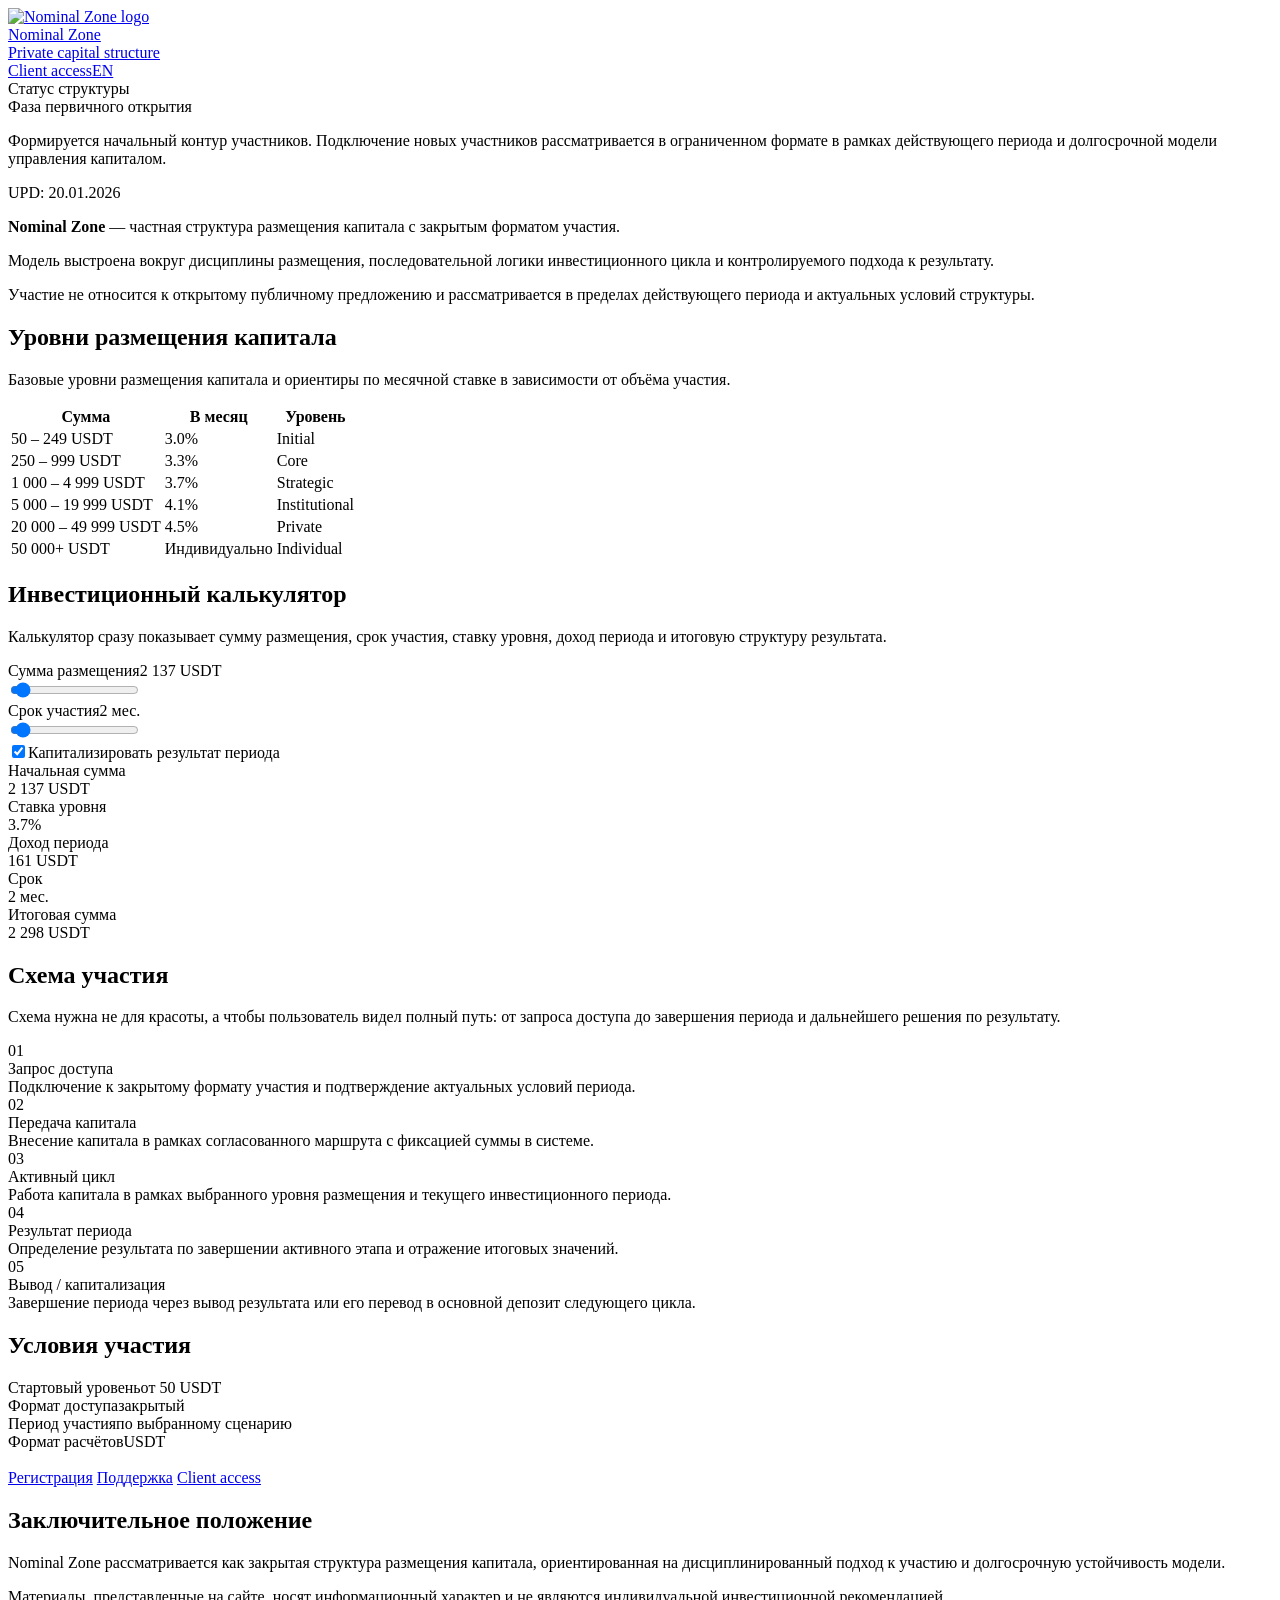
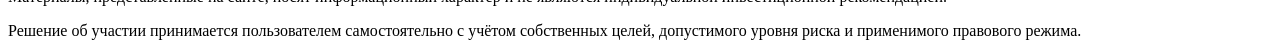
==== commit 9f2e7664: "Add files via upload" ====
--- a/index.html
+++ b/index.html
@@ -1,159 +1,165 @@
 <!DOCTYPE html>
 <html lang="ru">
 <head>
-  <meta charset="UTF-8" />
-  <meta name="viewport" content="width=device-width, initial-scale=1.0" />
-  <title>Nominal Zone</title>
-  <meta name="description" content="Nominal Zone preview" />
-  <link rel="preconnect" href="https://fonts.googleapis.com">
-  <link rel="preconnect" href="https://fonts.gstatic.com" crossorigin>
-  <link href="https://fonts.googleapis.com/css2?family=Inter:wght@400;500;600;700;800&display=swap" rel="stylesheet">
-  <link rel="stylesheet" href="styles.css" />
+<meta charset="UTF-8" />
+<meta name="viewport" content="width=device-width, initial-scale=1.0" />
+<meta name="theme-color" content="#07112b" />
+<link rel="preconnect" href="https://fonts.googleapis.com" />
+<link rel="preconnect" href="https://fonts.gstatic.com" crossorigin />
+<link href="https://fonts.googleapis.com/css2?family=Inter:wght@400;500;600;700;800&display=swap" rel="stylesheet" />
+<title>Nominal Zone — Главная</title>
+<link rel="stylesheet" href="assets/site.css" />
 </head>
-<body data-page="home">
-  <header class="site-header">
-    <div class="container nav">
+<body>
+<div class="orb one"></div>
+<div class="orb two"></div>
+<div class="page">
+  <header class="header">
+    <div class="header-inner">
+      
       <a class="brand" href="index.html">
-        <img src="assets/logo.svg" alt="Nominal Zone" class="brand-logo" />
-        <div class="brand-text">
-          <span class="brand-name">Nominal Zone</span>
-          <span class="brand-sub">Private capital structure</span>
+        <div class="brand-mark"><img src="assets/logo.png" alt="Nominal Zone logo" /></div>
+        <div>
+          <div class="brand-name">Nominal Zone</div>
+          <div class="brand-sub">Private capital structure</div>
         </div>
       </a>
-
-      <nav class="nav-menu">
-        <a class="nav-link" data-nav="home" href="index.html">Главная</a>
-        <a class="nav-link" data-nav="login" href="login.html">Вход</a>
-        <a class="nav-link" data-nav="register" href="register.html">Регистрация</a>
-        <a class="nav-link" data-nav="dashboard" href="dashboard.html">Кабинет</a>
-        <a class="nav-link" data-nav="support" href="support.html">Поддержка</a>
-        <a class="nav-cta" href="dashboard.html">Кабинет</a>
-      </nav>
+    
+      <div class="actions"><a class="btn primary" href="login.html">Client access</a><a class="btn" href="#">EN</a></div>
     </div>
   </header>
+  
+<main class="landing-wrap">
+  <section class="status-card">
+    <span class="kicker">Статус структуры</span>
+    <div class="ttl">Фаза первичного открытия</div>
+    <p>Формируется начальный контур участников. Подключение новых участников рассматривается в ограниченном формате в рамках действующего периода и долгосрочной модели управления капиталом.</p>
+    <div class="upd">UPD: 20.01.2026</div>
+  </section>
 
-  <main class="page-section">
-    <div class="container page-grid">
-      <section class="page-title-wrap">
-        <span class="kicker">Nominal Zone preview</span>
-        <h1 class="page-title">Частная структура размещения капитала с ежедневным отражением результата</h1>
-        <p class="page-subtitle">Многостраничный статический preview для GitHub Pages. Здесь можно с телефона смотреть landing и все основные страницы кабинета, чтобы находить визуальные неточности и править их по месту.</p>
-      </section>
+  <section class="intro-card">
+    <p><strong>Nominal Zone</strong> — частная структура размещения капитала с закрытым форматом участия.</p>
+    <p style="margin-top:12px">Модель выстроена вокруг дисциплины размещения, последовательной логики инвестиционного цикла и контролируемого подхода к результату.</p>
+    <p style="margin-top:12px">Участие не относится к открытому публичному предложению и рассматривается в пределах действующего периода и актуальных условий структуры.</p>
+  </section>
 
-
-    <section class="grid-2">
-      <div class="hero-card">
-        <div class="section-head">
-          <span class="kicker">Главная страница</span>
-          <h2>Landing page</h2>
-          <p>Страница построена вокруг результата, понятной градации участия и визуальной простоты без ухода в технические детали внутренней модели.</p>
-        </div>
-
-        <div class="metric-grid">
-          <article class="metric-card emphasis">
-            <span>Формат</span>
-            <strong>Closed private</strong>
-          </article>
-          <article class="metric-card">
-            <span>Старт участия</span>
-            <strong>от 250 USDT</strong>
-          </article>
-          <article class="metric-card soft">
-            <span>Отражение результата</span>
-            <strong>Ежедневно</strong>
-          </article>
-          <article class="metric-card">
-            <span>Управление</span>
-            <strong>Кабинет</strong>
-          </article>
-        </div>
-
-        <div class="button-row" style="margin-top:18px;">
-          <a class="btn-primary" href="dashboard.html">Открыть кабинет</a>
-          <a class="btn-secondary" href="register.html">Страница регистрации</a>
-          <a class="btn-secondary" href="support.html">Поддержка</a>
-        </div>
-      </div>
-
-      <aside class="side-card">
-        <div class="section-head">
-          <span class="kicker">Страницы preview</span>
-          <h3>Что уже можно смотреть</h3>
-        </div>
-
-        <div class="side-item">
-          <strong>Вход и регистрация</strong>
-          <span class="item-text">Отдельные страницы входа и подключения нового участника.</span>
-        </div>
-        <div class="side-item">
-          <strong>Личный кабинет</strong>
-          <span class="item-text">Главный dashboard, пополнение, вывод, реинвестирование, история и профиль.</span>
-        </div>
-        <div class="side-item">
-          <strong>Поддержка</strong>
-          <span class="item-text">Форма обращения и список типовых каналов связи.</span>
-        </div>
-      </aside>
+  <section class="landing-duo">
+    <section class="panel table-card">
+      <h2>Уровни размещения капитала</h2>
+      <p class="desc">Базовые уровни размещения капитала и ориентиры по месячной ставке в зависимости от объёма участия.</p>
+      <table>
+        <thead>
+          <tr><th>Сумма</th><th>В месяц</th><th>Уровень</th></tr>
+        </thead>
+        <tbody id="tiersBody">
+          <tr data-min="50" data-rate="0.03"><td>50 – 249 USDT</td><td>3.0%</td><td>Initial</td></tr>
+          <tr data-min="250" data-rate="0.033"><td>250 – 999 USDT</td><td>3.3%</td><td>Core</td></tr>
+          <tr data-min="1000" data-rate="0.037"><td>1 000 – 4 999 USDT</td><td>3.7%</td><td>Strategic</td></tr>
+          <tr data-min="5000" data-rate="0.041"><td>5 000 – 19 999 USDT</td><td>4.1%</td><td>Institutional</td></tr>
+          <tr data-min="20000" data-rate="0.045"><td>20 000 – 49 999 USDT</td><td>4.5%</td><td>Private</td></tr>
+          <tr data-min="50000" data-rate="0.045"><td>50 000+ USDT</td><td>Индивидуально</td><td>Individual</td></tr>
+        </tbody>
+      </table>
     </section>
 
-    <section class="card">
-      <div class="section-head">
-        <span class="kicker">Быстрая навигация</span>
-        <h2>Основные страницы</h2>
+    <section class="panel calc-card">
+      <h2>Инвестиционный калькулятор</h2>
+      <p class="desc">Калькулятор сразу показывает сумму размещения, срок участия, ставку уровня, доход периода и итоговую структуру результата.</p>
+
+      <div class="field-range">
+        <div class="range-head"><span>Сумма размещения</span><span id="depVal">2 137 USDT</span></div>
+        <input id="depositRange" type="range" min="50" max="50000" value="2137" />
       </div>
-      <div class="grid-3">
-        <a class="activity-item" href="login.html">
-          <div class="item-top"><span class="item-title">Вход</span><span class="pill">Auth</span></div>
-          <div class="item-text">Минималистичная страница входа в кабинет.</div>
-        </a>
-        <a class="activity-item" href="register.html">
-          <div class="item-top"><span class="item-title">Регистрация</span><span class="pill">Lead</span></div>
-          <div class="item-text">Форма заявки на подключение нового участника.</div>
-        </a>
-        <a class="activity-item" href="dashboard.html">
-          <div class="item-top"><span class="item-title">Кабинет</span><span class="pill success">Main</span></div>
-          <div class="item-text">Главная страница после входа с суммами и графиком.</div>
-        </a>
-        <a class="activity-item" href="topup.html">
-          <div class="item-top"><span class="item-title">Пополнение</span><span class="pill">USDT</span></div>
-          <div class="item-text">Создание заявки и блок реквизитов.</div>
-        </a>
-        <a class="activity-item" href="withdrawals.html">
-          <div class="item-top"><span class="item-title">Вывод</span><span class="pill warn">Funds</span></div>
-          <div class="item-text">Вывод начисленных процентов и части депозита.</div>
-        </a>
-        <a class="activity-item" href="reinvestments.html">
-          <div class="item-top"><span class="item-title">Реинвестирование</span><span class="pill success">Grow</span></div>
-          <div class="item-text">Перевод начисленных процентов в депозит.</div>
-        </a>
-        <a class="activity-item" href="history.html">
-          <div class="item-top"><span class="item-title">История</span><span class="pill">Logs</span></div>
-          <div class="item-text">Лента операций и фильтры.</div>
-        </a>
-        <a class="activity-item" href="profile.html">
-          <div class="item-top"><span class="item-title">Профиль</span><span class="pill">Settings</span></div>
-          <div class="item-text">Данные, уведомления и параметры аккаунта.</div>
-        </a>
-        <a class="activity-item" href="support.html">
-          <div class="item-top"><span class="item-title">Поддержка</span><span class="pill danger">Help</span></div>
-          <div class="item-text">Обращение в поддержку и контактные каналы.</div>
-        </a>
+      <div class="field-range">
+        <div class="range-head"><span>Срок участия</span><span id="monVal">2 мес.</span></div>
+        <input id="monthsRange" type="range" min="1" max="24" value="2" />
+      </div>
+      <label class="check"><input id="compound" type="checkbox" checked /><span>Капитализировать результат периода</span></label>
+
+      <div class="calc-kpis">
+        <div class="calc-kpi"><div class="k">Начальная сумма</div><div class="v" id="startVal">2 137 USDT</div></div>
+        <div class="calc-kpi"><div class="k">Ставка уровня</div><div class="v" id="rateVal">3.7%</div></div>
+        <div class="calc-kpi"><div class="k">Доход периода</div><div class="v" id="profitVal">161 USDT</div></div>
+        <div class="calc-kpi"><div class="k">Срок</div><div class="v" id="periodVal">2 мес.</div></div>
+        <div class="calc-kpi big"><div class="k">Итоговая сумма</div><div class="v" id="finalVal">2 298 USDT</div></div>
       </div>
     </section>
+  </section>
 
+  <section class="scheme-card">
+    <h2>Схема участия</h2>
+    <p class="desc">Схема нужна не для красоты, а чтобы пользователь видел полный путь: от запроса доступа до завершения периода и дальнейшего решения по результату.</p>
+    <div class="steps-line">
+      <div class="scheme-step c1"><div class="num">01</div><div class="title">Запрос доступа</div><div class="txt">Подключение к закрытому формату участия и подтверждение актуальных условий периода.</div></div>
+      <div class="scheme-step c2"><div class="num">02</div><div class="title">Передача капитала</div><div class="txt">Внесение капитала в рамках согласованного маршрута с фиксацией суммы в системе.</div></div>
+      <div class="scheme-step c3"><div class="num">03</div><div class="title">Активный цикл</div><div class="txt">Работа капитала в рамках выбранного уровня размещения и текущего инвестиционного периода.</div></div>
+      <div class="scheme-step c4"><div class="num">04</div><div class="title">Результат периода</div><div class="txt">Определение результата по завершении активного этапа и отражение итоговых значений.</div></div>
+      <div class="scheme-step c5"><div class="num">05</div><div class="title">Вывод / капитализация</div><div class="txt">Завершение периода через вывод результата или его перевод в основной депозит следующего цикла.</div></div>
     </div>
-  </main>
+  </section>
 
-  <footer class="footer">
-    <div class="container footer-row">
-      <div>
-        <strong>Nominal Zone</strong>
-        <span>Preview for GitHub Pages</span>
+  <section class="landing-footer-cta">
+    <section class="panel">
+      <h2>Условия участия</h2>
+      <div class="summary">
+        <div class="row"><span>Стартовый уровень</span><span>от 50 USDT</span></div>
+        <div class="row"><span>Формат доступа</span><span>закрытый</span></div>
+        <div class="row"><span>Период участия</span><span>по выбранному сценарию</span></div>
+        <div class="row"><span>Формат расчётов</span><span>USDT</span></div>
       </div>
-      <span>Просмотр с телефона / проверка интерфейса</span>
-    </div>
-  </footer>
+      <div class="row-actions" style="margin-top:18px">
+        <a class="btn primary" href="register.html">Регистрация</a>
+        <a class="btn" href="support.html">Поддержка</a>
+        <a class="btn" href="login.html">Client access</a>
+      </div>
+    </section>
+  </section>
 
-  <script src="app.js"></script>
+  <section class="closing-statement">
+    <h2>Заключительное положение</h2>
+    <p>Nominal Zone рассматривается как закрытая структура размещения капитала, ориентированная на дисциплинированный подход к участию и долгосрочную устойчивость модели.</p>
+    <p>Материалы, представленные на сайте, носят информационный характер и не являются индивидуальной инвестиционной рекомендацией.</p>
+    <p>Решение об участии принимается пользователем самостоятельно с учётом собственных целей, допустимого уровня риска и применимого правового режима.</p>
+  </section>
+</main>
+
+<script>
+(function(){
+  const dep = document.getElementById('depositRange');
+  const mon = document.getElementById('monthsRange');
+  const compound = document.getElementById('compound');
+  const rows = [...document.querySelectorAll('#tiersBody tr')];
+  const depVal = document.getElementById('depVal');
+  const monVal = document.getElementById('monVal');
+  const startVal = document.getElementById('startVal');
+  const rateVal = document.getElementById('rateVal');
+  const profitVal = document.getElementById('profitVal');
+  const periodVal = document.getElementById('periodVal');
+  const finalVal = document.getElementById('finalVal');
+  function fmt(n){ return Math.round(n).toLocaleString('en-US').replace(/,/g, ' ') + ' USDT'; }
+  function paint(slider){
+    const min = Number(slider.min), max = Number(slider.max), val = Number(slider.value);
+    const p = ((val - min) / (max - min)) * 100;
+    slider.style.background = `linear-gradient(90deg, var(--accent1) ${p}%, #39425b ${p}%)`;
+  }
+  function calc(){
+    const d = Number(dep.value), m = Number(mon.value);
+    let rate = 0.03, active = null;
+    rows.forEach(r => { r.classList.remove('active'); if (d >= Number(r.dataset.min)) { rate = Number(r.dataset.rate); active = r; } });
+    if(active) active.classList.add('active');
+    let total = d;
+    if(compound.checked){ for(let i=0;i<m;i++) total += total * rate; }
+    else { total = d + d * rate * m; }
+    const profit = total - d;
+    depVal.textContent = fmt(d); monVal.textContent = m + ' мес.';
+    startVal.textContent = fmt(d); rateVal.textContent = (rate * 100).toFixed(1) + '%';
+    profitVal.textContent = fmt(profit); periodVal.textContent = m + ' мес.'; finalVal.textContent = fmt(total);
+    paint(dep); paint(mon);
+  }
+  dep.addEventListener('input', calc); mon.addEventListener('input', calc); compound.addEventListener('change', calc); calc();
+})();
+</script>
+
+</div>
 </body>
-</html>
+</html>
